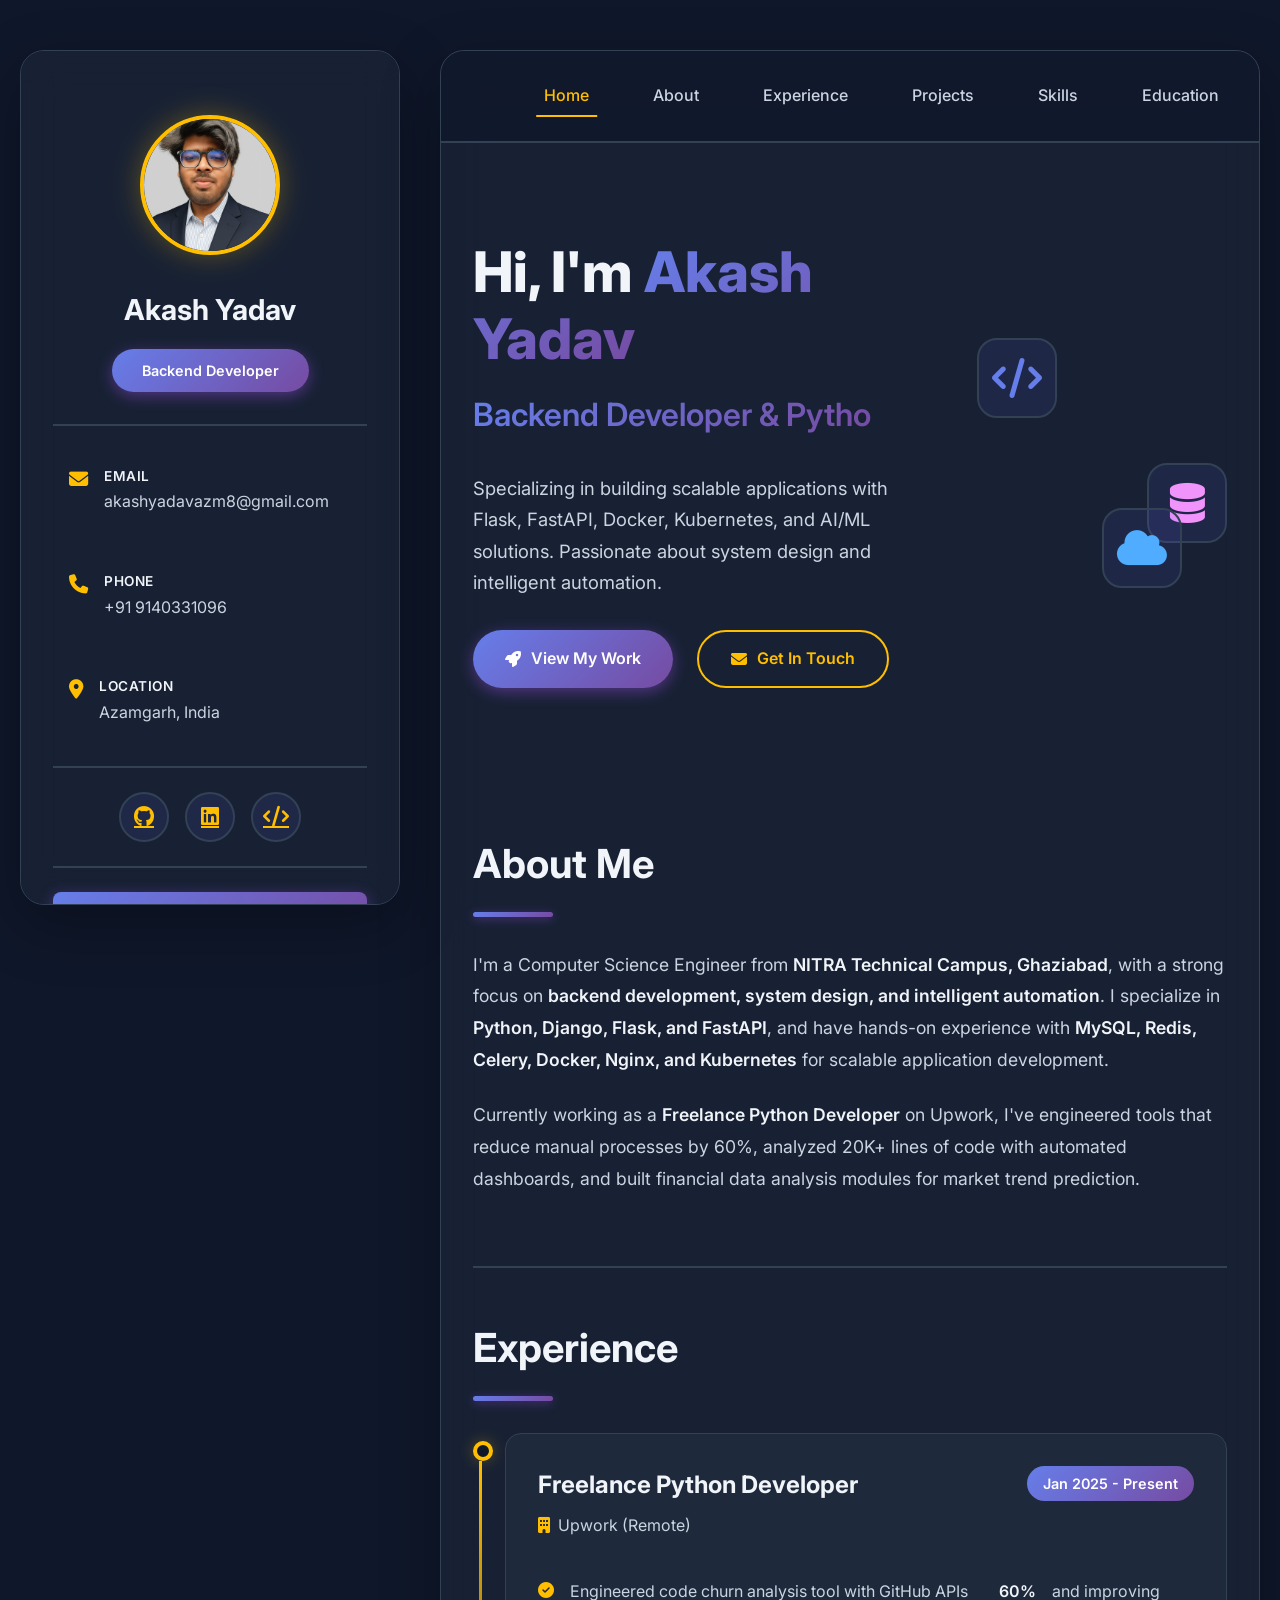
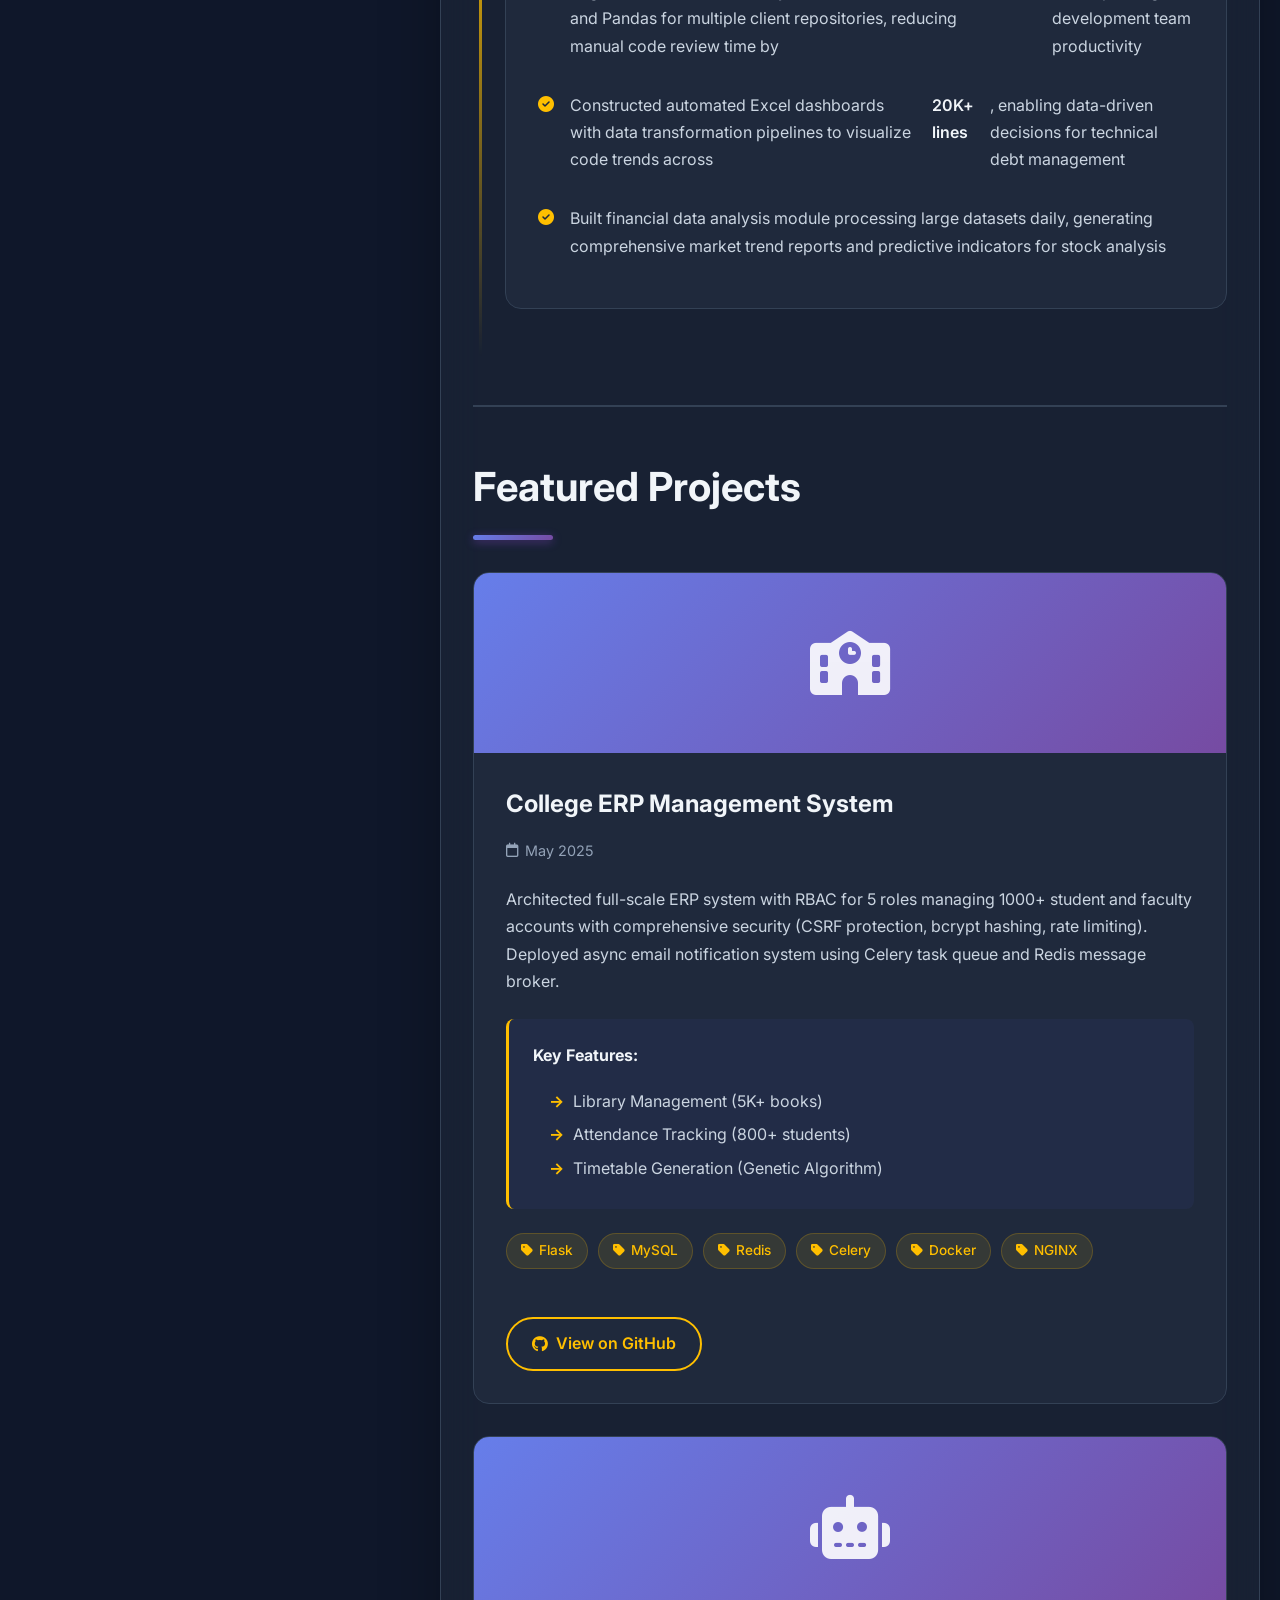
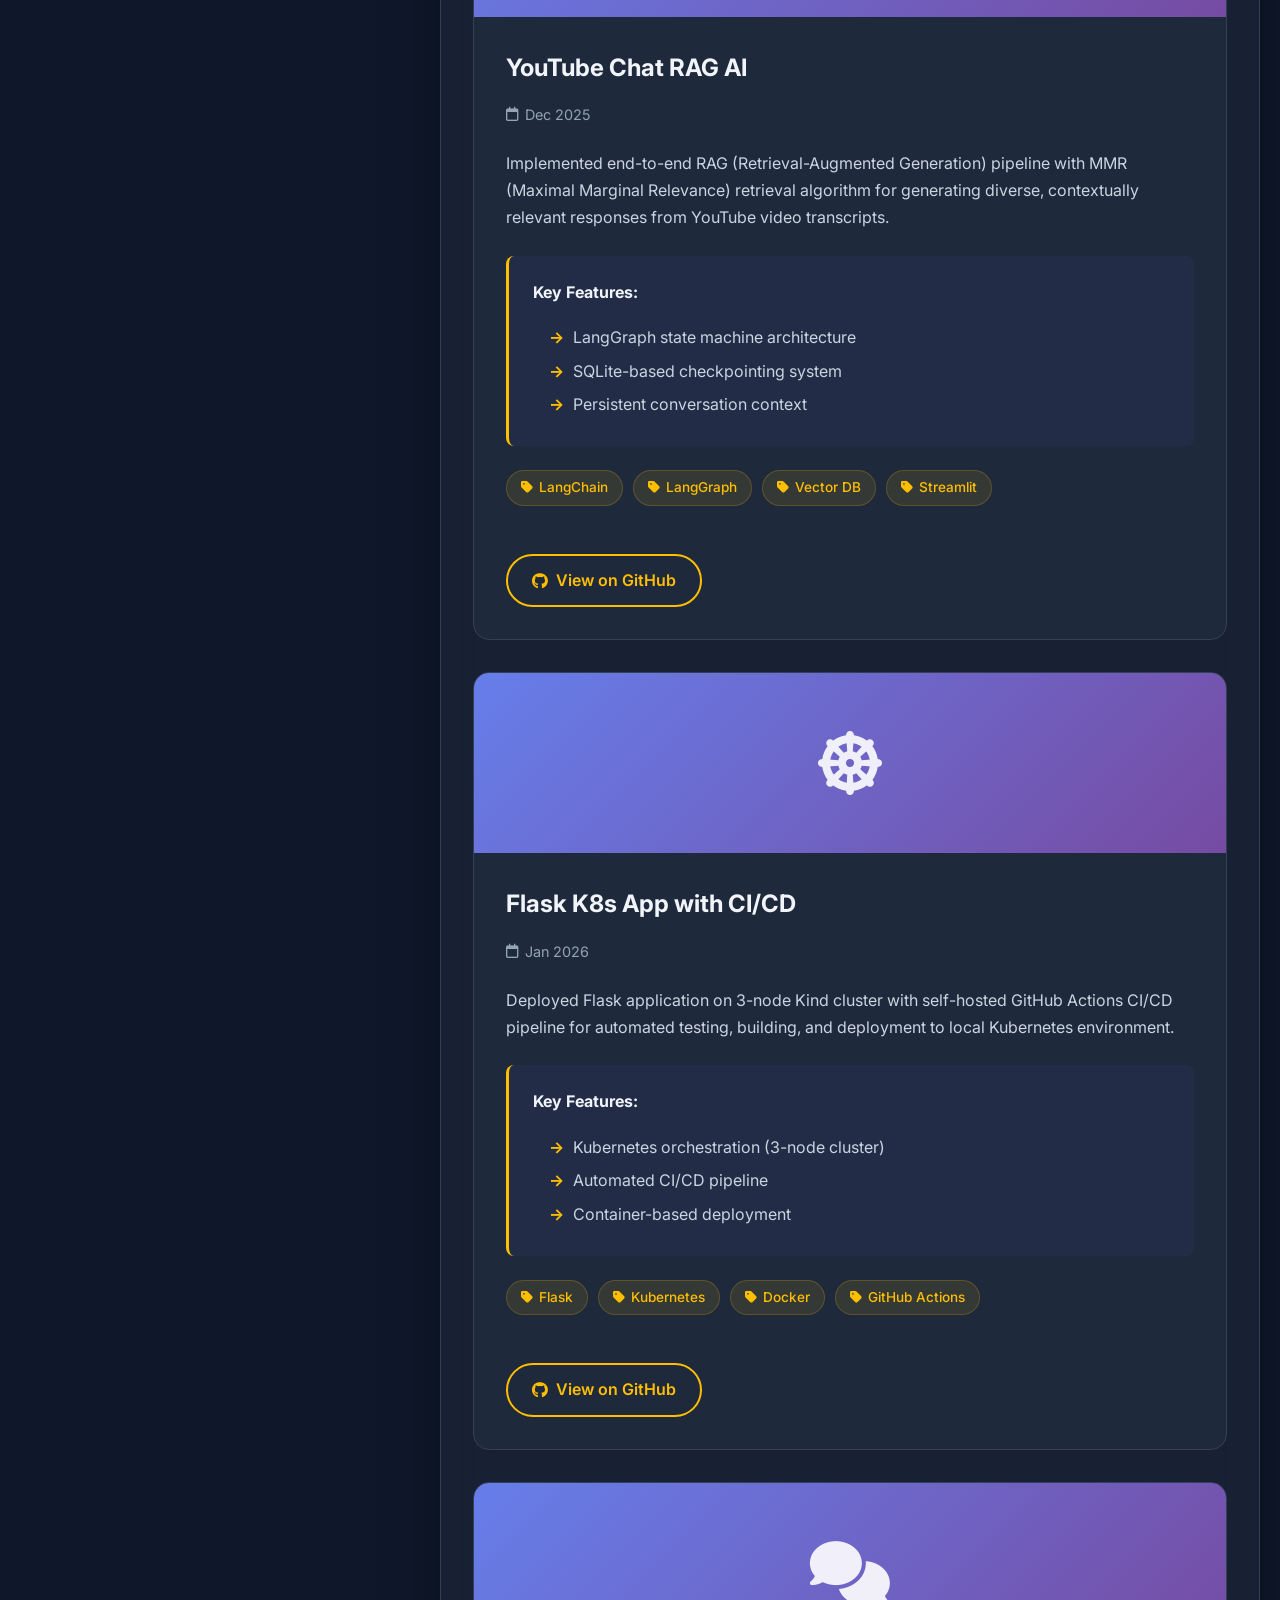
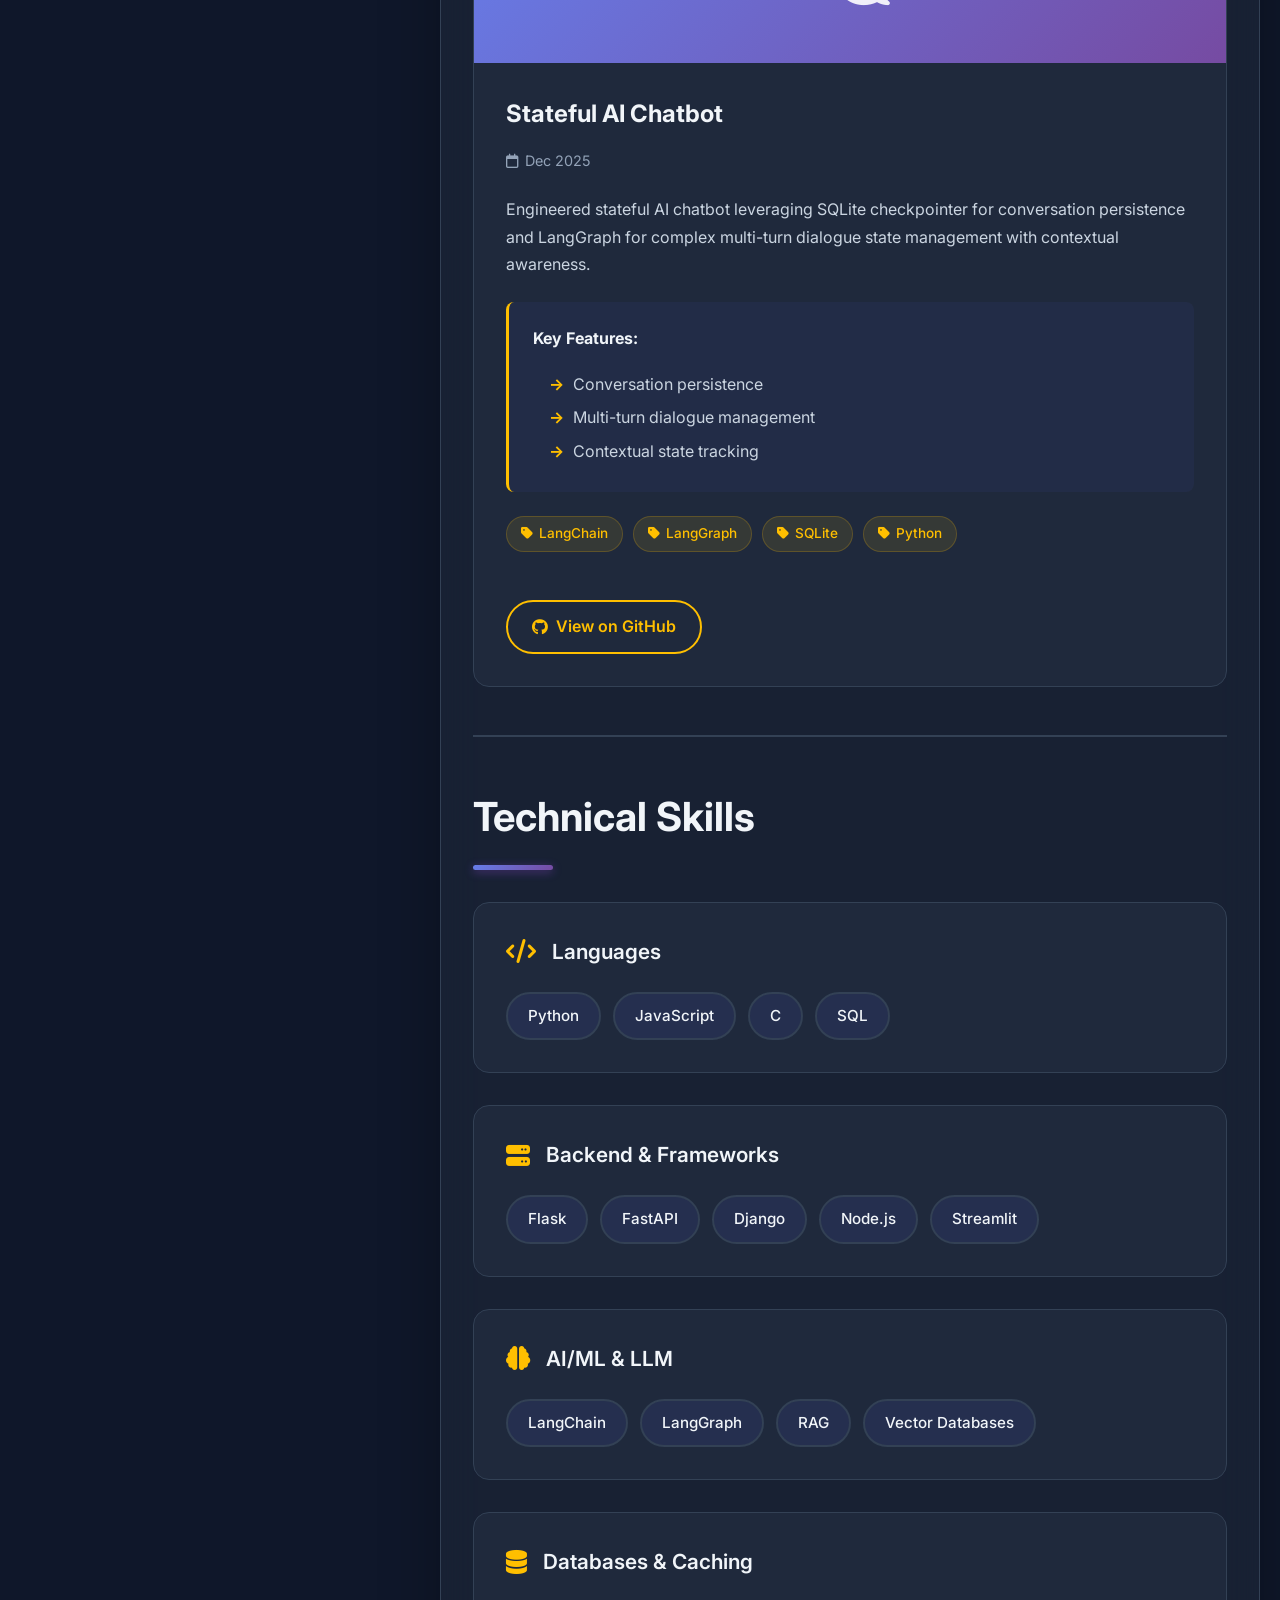
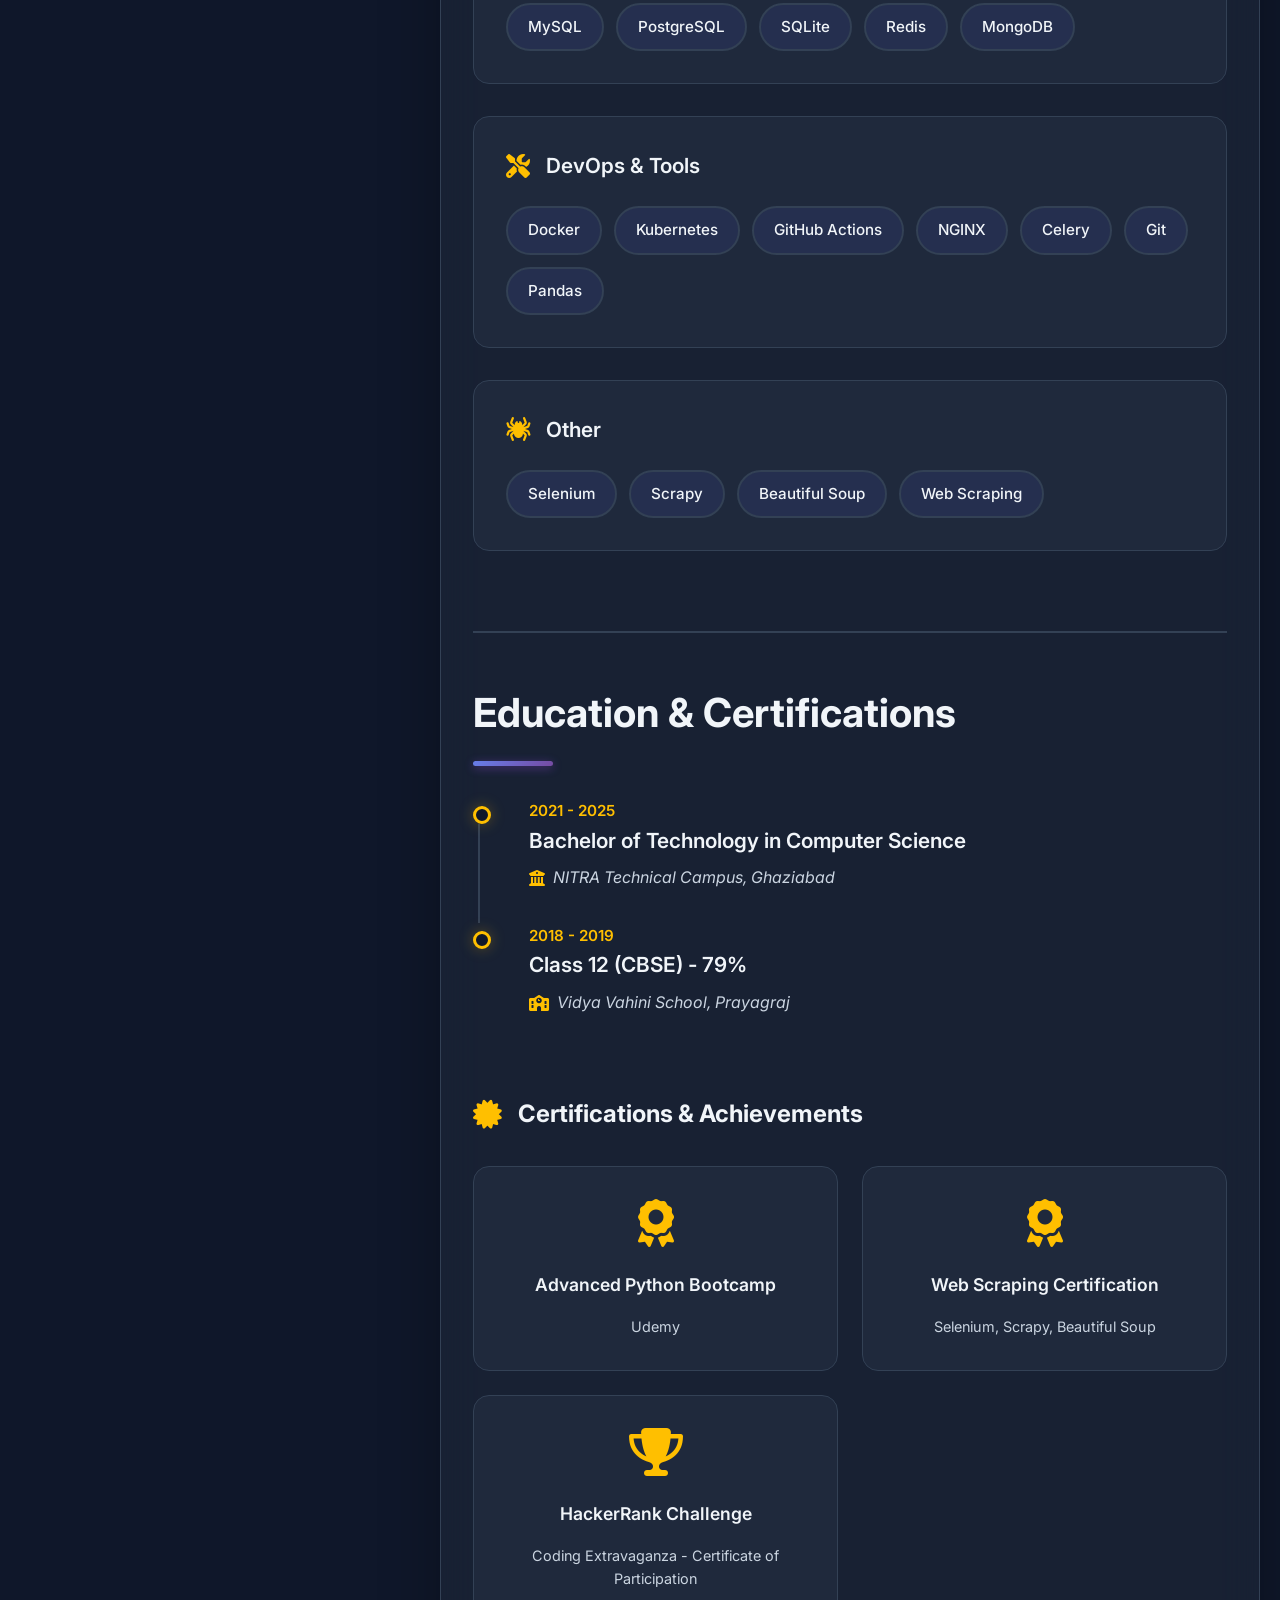
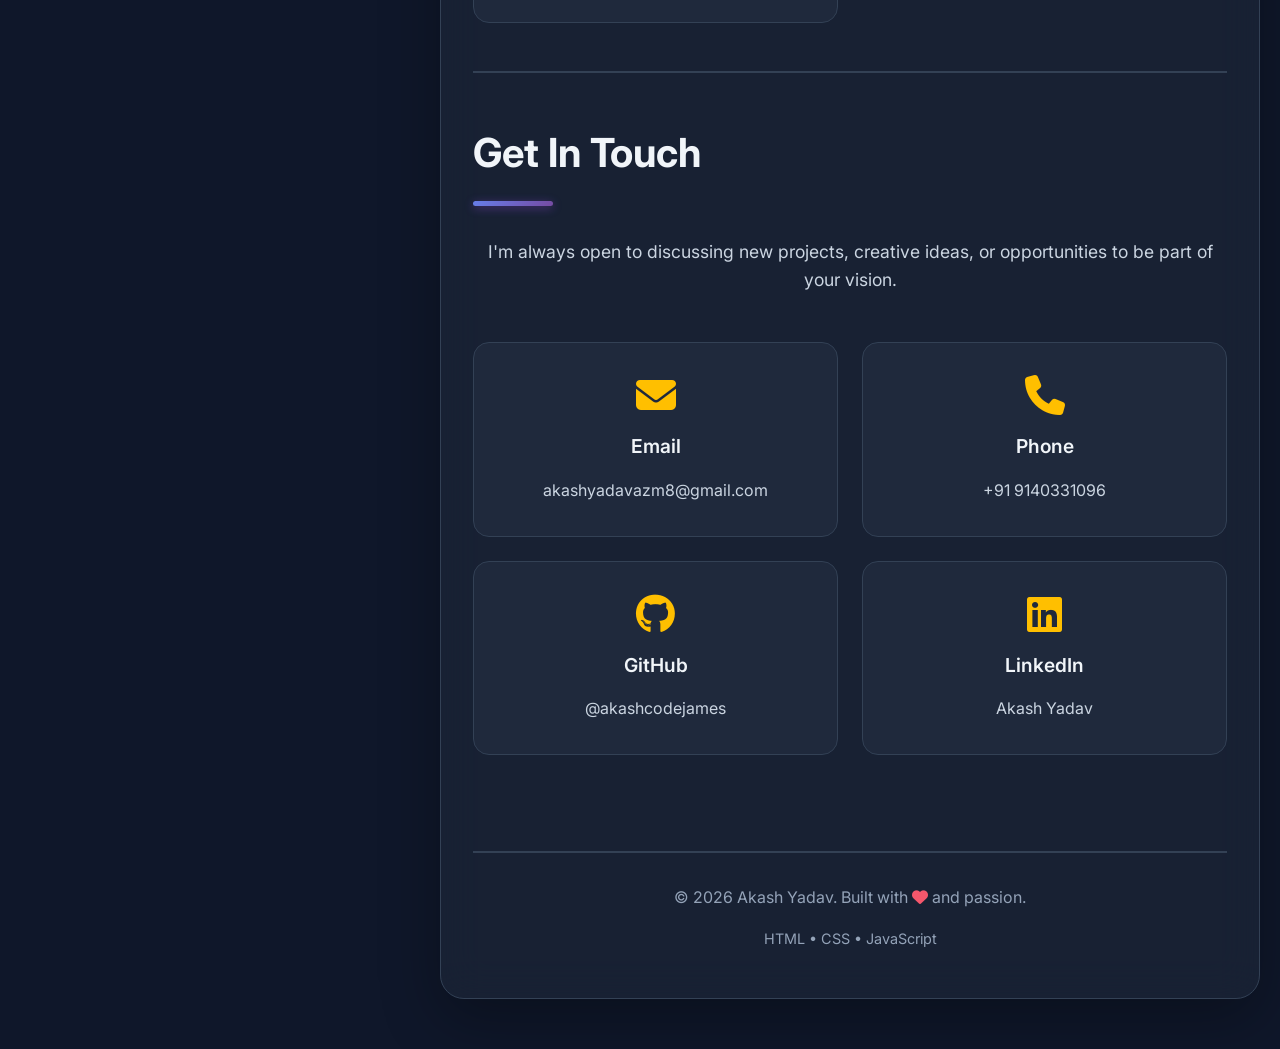
==== index.html @ 396c9579 "fix: Update project GitHub links to specific repositories and LinkedIn profile URL - Updated LinkedI" ====
<!DOCTYPE html>
<html lang="en">

<head>
    <meta charset="UTF-8" />
    <meta name="viewport" content="width=device-width, initial-scale=1.0" />
    <meta name="description" content="Akash Yadav - Backend Developer & Python Engineer specializing in Flask, FastAPI, Docker, Kubernetes, and AI/ML solutions" />
    <meta name="keywords" content="Backend Developer, Python Engineer, Flask, FastAPI, Docker, Kubernetes, LangChain, AI/ML" />
    <meta name="author" content="Akash Yadav" />
    <title>Akash Yadav - Backend Developer & Python Engineer</title>

    <!-- Google Fonts -->
    <link rel="preconnect" href="https://fonts.googleapis.com">
    <link rel="preconnect" href="https://fonts.gstatic.com" crossorigin>
    <link href="https://fonts.googleapis.com/css2?family=Inter:wght@300;400;500;600;700&display=swap" rel="stylesheet">
    
    <!-- Font Awesome -->
    <link rel="stylesheet" href="https://cdnjs.cloudflare.com/ajax/libs/font-awesome/6.5.1/css/all.min.css">
    
    <!-- CSS -->
    <link rel="stylesheet" href="style.css" />
    
    <!-- Favicon -->
    <link rel="icon" type="image/png" href="favicon.png" />
</head>

<body>
    <div class="main-container">
        <!-- Sidebar -->
        <div class="sidebar">
            <div class="profile">
                <img src="akash.jpg" alt="Akash Yadav - Backend Developer" />
                <h2>Akash Yadav</h2>
                <p>Backend Developer</p>
            </div>

            <div class="contact">
                <div class="contact-item">
                    <i class="fas fa-envelope"></i>
                    <div>
                        <h3 class="label">Email</h3>
                        <a href="mailto:akashyadavazm8@gmail.com" class="value">akashyadavazm8@gmail.com</a>
                    </div>
                </div>
                <div class="contact-item">
                    <i class="fas fa-phone"></i>
                    <div>
                        <h3 class="label">Phone</h3>
                        <a href="tel:+919140331096" class="value">+91 9140331096</a>
                    </div>
                </div>
                <div class="contact-item">
                    <i class="fas fa-map-marker-alt"></i>
                    <div>
                        <h3 class="label">Location</h3>
                        <p class="value">Azamgarh, India</p>
                    </div>
                </div>
            </div>

            <div class="social">
                <a href="https://github.com/akashcodejames" target="_blank" aria-label="GitHub">
                    <i class="fab fa-github"></i>
                </a>
                <a href="https://www.linkedin.com/in/akash-yadav-46796a363/" target="_blank" aria-label="LinkedIn">
                    <i class="fab fa-linkedin"></i>
                </a>
                <a href="https://leetcode.com/u/AkAsH_Ydv/" target="_blank" aria-label="LeetCode">
                    <i class="fas fa-code"></i>
                </a>
            </div>

            <div class="resume-download">
                <a href="akash_resume.pdf" download class="btn-download">
                    <i class="fas fa-download"></i> Download Resume
                </a>
            </div>
        </div>

        <!-- Main Content -->
        <div class="main-content">
            <!-- Navigation -->
            <nav id="navigation">
                <a href="#hero" class="nav-link active">Home</a>
                <a href="#about" class="nav-link">About</a>
                <a href="#experience" class="nav-link">Experience</a>
                <a href="#projects" class="nav-link">Projects</a>
                <a href="#skills" class="nav-link">Skills</a>
                <a href="#education" class="nav-link">Education</a>
            </nav>

            <!-- Hero Section -->
            <section id="hero" class="hero fade-in">
                <div class="hero-content">
                    <h1 class="hero-title">
                        Hi, I'm <span class="gradient-text">Akash Yadav</span>
                    </h1>
                    <h2 class="hero-subtitle">
                        <span class="typing-text">Backend Developer & Python Engineer</span>
                    </h2>
                    <p class="hero-description">
                        Specializing in building scalable applications with Flask, FastAPI, Docker, Kubernetes, 
                        and AI/ML solutions. Passionate about system design and intelligent automation.
                    </p>
                    <div class="hero-buttons">
                        <a href="#projects" class="btn btn-primary">
                            <i class="fas fa-rocket"></i> View My Work
                        </a>
                        <a href="#contact" class="btn btn-secondary">
                            <i class="fas fa-envelope"></i> Get In Touch
                        </a>
                    </div>
                </div>
                <div class="hero-animation">
                    <div class="floating-code">
                        <i class="fas fa-code"></i>
                    </div>
                    <div class="floating-database">
                        <i class="fas fa-database"></i>
                    </div>
                    <div class="floating-cloud">
                        <i class="fas fa-cloud"></i>
                    </div>
                </div>
            </section>

            <!-- About Section -->
            <section id="about" class="about fade-in">
                <h2 class="heading">About Me</h2>
                <div class="line"></div>
                <p class="content">
                    I'm a Computer Science Engineer from <strong>NITRA Technical Campus, Ghaziabad</strong>, with a strong 
                    focus on <strong>backend development, system design, and intelligent automation</strong>. I specialize in 
                    <strong>Python, Django, Flask, and FastAPI</strong>, and have hands-on experience with 
                    <strong>MySQL, Redis, Celery, Docker, Nginx, and Kubernetes</strong> for scalable application development.
                </p>
                <p class="content">
                    Currently working as a <strong>Freelance Python Developer</strong> on Upwork, I've engineered tools that 
                    reduce manual processes by 60%, analyzed 20K+ lines of code with automated dashboards, and built financial 
                    data analysis modules for market trend prediction.
                </p>
            </section>

            <!-- Experience Section -->
            <section id="experience" class="experience fade-in">
                <h2 class="heading">Experience</h2>
                <div class="line"></div>
                
                <div class="timeline">
                    <div class="timeline-item">
                        <div class="timeline-marker"></div>
                        <div class="timeline-content">
                            <div class="timeline-header">
                                <div>
                                    <h3 class="job-title">Freelance Python Developer</h3>
                                    <p class="company">
                                        <i class="fas fa-building"></i> Upwork (Remote)
                                    </p>
                                </div>
                                <span class="duration">Jan 2025 - Present</span>
                            </div>
                            <ul class="achievements">
                                <li>
                                    <i class="fas fa-check-circle"></i>
                                    Engineered code churn analysis tool with GitHub APIs and Pandas for multiple client 
                                    repositories, reducing manual code review time by <strong>60%</strong> and improving 
                                    development team productivity
                                </li>
                                <li>
                                    <i class="fas fa-check-circle"></i>
                                    Constructed automated Excel dashboards with data transformation pipelines to visualize 
                                    code trends across <strong>20K+ lines</strong>, enabling data-driven decisions for 
                                    technical debt management
                                </li>
                                <li>
                                    <i class="fas fa-check-circle"></i>
                                    Built financial data analysis module processing large datasets daily, generating 
                                    comprehensive market trend reports and predictive indicators for stock analysis
                                </li>
                            </ul>
                        </div>
                    </div>
                </div>
            </section>

            <!-- Projects Section -->
            <section id="projects" class="projects fade-in">
                <h2 class="heading">Featured Projects</h2>
                <div class="line"></div>

                <div class="project-container">
                    <!-- Project 1: College ERP -->
                    <div class="project">
                        <div class="project-image">
                            <i class="fas fa-school project-icon"></i>
                        </div>
                        <div class="card">
                            <h3>College ERP Management System</h3>
                            <p class="project-date"><i class="far fa-calendar"></i> May 2025</p>
                            <p class="project-description">
                                Architected full-scale ERP system with RBAC for 5 roles managing 1000+ student and faculty 
                                accounts with comprehensive security (CSRF protection, bcrypt hashing, rate limiting). 
                                Deployed async email notification system using Celery task queue and Redis message broker.
                            </p>
                            <div class="project-features">
                                <p><strong>Key Features:</strong></p>
                                <ul>
                                    <li>Library Management (5K+ books)</li>
                                    <li>Attendance Tracking (800+ students)</li>
                                    <li>Timetable Generation (Genetic Algorithm)</li>
                                </ul>
                            </div>
                            <div class="tech-tags">
                                <span><i class="fas fa-tag"></i> Flask</span>
                                <span><i class="fas fa-tag"></i> MySQL</span>
                                <span><i class="fas fa-tag"></i> Redis</span>
                                <span><i class="fas fa-tag"></i> Celery</span>
                                <span><i class="fas fa-tag"></i> Docker</span>
                                <span><i class="fas fa-tag"></i> NGINX</span>
                            </div>
                            <a href="https://github.com/akashcodejames/College-ERP-flask" target="_blank" class="btn-project">
                                <i class="fab fa-github"></i> View on GitHub
                            </a>
                        </div>
                    </div>

                    <!-- Project 2: YouTube Chat RAG AI -->
                    <div class="project">
                        <div class="project-image">
                            <i class="fas fa-robot project-icon"></i>
                        </div>
                        <div class="card">
                            <h3>YouTube Chat RAG AI</h3>
                            <p class="project-date"><i class="far fa-calendar"></i> Dec 2025</p>
                            <p class="project-description">
                                Implemented end-to-end RAG (Retrieval-Augmented Generation) pipeline with MMR (Maximal 
                                Marginal Relevance) retrieval algorithm for generating diverse, contextually relevant 
                                responses from YouTube video transcripts.
                            </p>
                            <div class="project-features">
                                <p><strong>Key Features:</strong></p>
                                <ul>
                                    <li>LangGraph state machine architecture</li>
                                    <li>SQLite-based checkpointing system</li>
                                    <li>Persistent conversation context</li>
                                </ul>
                            </div>
                            <div class="tech-tags">
                                <span><i class="fas fa-tag"></i> LangChain</span>
                                <span><i class="fas fa-tag"></i> LangGraph</span>
                                <span><i class="fas fa-tag"></i> Vector DB</span>
                                <span><i class="fas fa-tag"></i> Streamlit</span>
                            </div>
                            <a href="https://github.com/akashcodejames/YouTube-Chat-RAG-AI" target="_blank" class="btn-project">
                                <i class="fab fa-github"></i> View on GitHub
                            </a>
                        </div>
                    </div>

                    <!-- Project 3: Flask K8s App -->
                    <div class="project">
                        <div class="project-image">
                            <i class="fas fa-dharmachakra project-icon"></i>
                        </div>
                        <div class="card">
                            <h3>Flask K8s App with CI/CD</h3>
                            <p class="project-date"><i class="far fa-calendar"></i> Jan 2026</p>
                            <p class="project-description">
                                Deployed Flask application on 3-node Kind cluster with self-hosted GitHub Actions CI/CD 
                                pipeline for automated testing, building, and deployment to local Kubernetes environment.
                            </p>
                            <div class="project-features">
                                <p><strong>Key Features:</strong></p>
                                <ul>
                                    <li>Kubernetes orchestration (3-node cluster)</li>
                                    <li>Automated CI/CD pipeline</li>
                                    <li>Container-based deployment</li>
                                </ul>
                            </div>
                            <div class="tech-tags">
                                <span><i class="fas fa-tag"></i> Flask</span>
                                <span><i class="fas fa-tag"></i> Kubernetes</span>
                                <span><i class="fas fa-tag"></i> Docker</span>
                                <span><i class="fas fa-tag"></i> GitHub Actions</span>
                            </div>
                            <a href="https://github.com/akashcodejames/flask-k8s-app" target="_blank" class="btn-project">
                                <i class="fab fa-github"></i> View on GitHub
                            </a>
                        </div>
                    </div>

                    <!-- Project 4: Stateful AI Chatbot -->
                    <div class="project">
                        <div class="project-image">
                            <i class="fas fa-comments project-icon"></i>
                        </div>
                        <div class="card">
                            <h3>Stateful AI Chatbot</h3>
                            <p class="project-date"><i class="far fa-calendar"></i> Dec 2025</p>
                            <p class="project-description">
                                Engineered stateful AI chatbot leveraging SQLite checkpointer for conversation persistence 
                                and LangGraph for complex multi-turn dialogue state management with contextual awareness.
                            </p>
                            <div class="project-features">
                                <p><strong>Key Features:</strong></p>
                                <ul>
                                    <li>Conversation persistence</li>
                                    <li>Multi-turn dialogue management</li>
                                    <li>Contextual state tracking</li>
                                </ul>
                            </div>
                            <div class="tech-tags">
                                <span><i class="fas fa-tag"></i> LangChain</span>
                                <span><i class="fas fa-tag"></i> LangGraph</span>
                                <span><i class="fas fa-tag"></i> SQLite</span>
                                <span><i class="fas fa-tag"></i> Python</span>
                            </div>
                            <a href="https://github.com/akashcodejames/Stateful-AI-Chatbot" target="_blank" class="btn-project">
                                <i class="fab fa-github"></i> View on GitHub
                            </a>
                        </div>
                    </div>
                </div>
            </section>

            <!-- Skills Section -->
            <section id="skills" class="skills fade-in">
                <h2 class="heading">Technical Skills</h2>
                <div class="line"></div>

                <div class="skills-category">
                    <h3 class="category-title"><i class="fas fa-code"></i> Languages</h3>
                    <div class="skill-tags">
                        <span class="skill-tag">Python</span>
                        <span class="skill-tag">JavaScript</span>
                        <span class="skill-tag">C</span>
                        <span class="skill-tag">SQL</span>
                    </div>
                </div>

                <div class="skills-category">
                    <h3 class="category-title"><i class="fas fa-server"></i> Backend & Frameworks</h3>
                    <div class="skill-tags">
                        <span class="skill-tag">Flask</span>
                        <span class="skill-tag">FastAPI</span>
                        <span class="skill-tag">Django</span>
                        <span class="skill-tag">Node.js</span>
                        <span class="skill-tag">Streamlit</span>
                    </div>
                </div>

                <div class="skills-category">
                    <h3 class="category-title"><i class="fas fa-brain"></i> AI/ML & LLM</h3>
                    <div class="skill-tags">
                        <span class="skill-tag">LangChain</span>
                        <span class="skill-tag">LangGraph</span>
                        <span class="skill-tag">RAG</span>
                        <span class="skill-tag">Vector Databases</span>
                    </div>
                </div>

                <div class="skills-category">
                    <h3 class="category-title"><i class="fas fa-database"></i> Databases & Caching</h3>
                    <div class="skill-tags">
                        <span class="skill-tag">MySQL</span>
                        <span class="skill-tag">PostgreSQL</span>
                        <span class="skill-tag">SQLite</span>
                        <span class="skill-tag">Redis</span>
                        <span class="skill-tag">MongoDB</span>
                    </div>
                </div>

                <div class="skills-category">
                    <h3 class="category-title"><i class="fas fa-tools"></i> DevOps & Tools</h3>
                    <div class="skill-tags">
                        <span class="skill-tag">Docker</span>
                        <span class="skill-tag">Kubernetes</span>
                        <span class="skill-tag">GitHub Actions</span>
                        <span class="skill-tag">NGINX</span>
                        <span class="skill-tag">Celery</span>
                        <span class="skill-tag">Git</span>
                        <span class="skill-tag">Pandas</span>
                    </div>
                </div>

                <div class="skills-category">
                    <h3 class="category-title"><i class="fas fa-spider"></i> Other</h3>
                    <div class="skill-tags">
                        <span class="skill-tag">Selenium</span>
                        <span class="skill-tag">Scrapy</span>
                        <span class="skill-tag">Beautiful Soup</span>
                        <span class="skill-tag">Web Scraping</span>
                    </div>
                </div>
            </section>

            <!-- Education Section -->
            <section id="education" class="education fade-in">
                <h2 class="heading">Education & Certifications</h2>
                <div class="line"></div>

                <div class="education-timeline">
                    <div class="edu-item">
                        <div class="edu-marker"></div>
                        <div class="edu-content">
                            <span class="year">2021 - 2025</span>
                            <h3 class="degree">Bachelor of Technology in Computer Science</h3>
                            <p class="college"><i class="fas fa-university"></i> NITRA Technical Campus, Ghaziabad</p>
                        </div>
                    </div>
                    <div class="edu-item">
                        <div class="edu-marker"></div>
                        <div class="edu-content">
                            <span class="year">2018 - 2019</span>
                            <h3 class="degree">Class 12 (CBSE) - 79%</h3>
                            <p class="college"><i class="fas fa-school"></i> Vidya Vahini School, Prayagraj</p>
                        </div>
                    </div>
                </div>

                <div class="certifications">
                    <h3 class="cert-heading"><i class="fas fa-certificate"></i> Certifications & Achievements</h3>
                    <div class="cert-grid">
                        <div class="cert-card">
                            <i class="fas fa-award"></i>
                            <h4>Advanced Python Bootcamp</h4>
                            <p>Udemy</p>
                        </div>
                        <div class="cert-card">
                            <i class="fas fa-award"></i>
                            <h4>Web Scraping Certification</h4>
                            <p>Selenium, Scrapy, Beautiful Soup</p>
                        </div>
                        <div class="cert-card">
                            <i class="fas fa-trophy"></i>
                            <h4>HackerRank Challenge</h4>
                            <p>Coding Extravaganza - Certificate of Participation</p>
                        </div>
                    </div>
                </div>
            </section>

            <!-- Contact Section -->
            <section id="contact" class="contact-section fade-in">
                <h2 class="heading">Get In Touch</h2>
                <div class="line"></div>
                <p class="contact-description">
                    I'm always open to discussing new projects, creative ideas, or opportunities to be part of your vision.
                </p>
                <div class="contact-grid">
                    <a href="mailto:akashyadavazm8@gmail.com" class="contact-card">
                        <i class="fas fa-envelope"></i>
                        <h4>Email</h4>
                        <p>akashyadavazm8@gmail.com</p>
                    </a>
                    <a href="tel:+919140331096" class="contact-card">
                        <i class="fas fa-phone"></i>
                        <h4>Phone</h4>
                        <p>+91 9140331096</p>
                    </a>
                    <a href="https://github.com/akashcodejames" target="_blank" class="contact-card">
                        <i class="fab fa-github"></i>
                        <h4>GitHub</h4>
                        <p>@akashcodejames</p>
                    </a>
                    <a href="https://www.linkedin.com/in/akash-yadav-46796a363/" target="_blank" class="contact-card">
                        <i class="fab fa-linkedin"></i>
                        <h4>LinkedIn</h4>
                        <p>Akash Yadav</p>
                    </a>
                </div>
            </section>

            <!-- Footer -->
            <footer class="footer">
                <p>&copy; 2026 Akash Yadav. Built with <i class="fas fa-heart"></i> and passion.</p>
                <p class="footer-tech">HTML • CSS • JavaScript</p>
            </footer>
        </div>
    </div>

    <script src="script.js"></script>
</body>

</html>
---- style.css ----
/* ========================================
   Modern Portfolio CSS - Premium Design
   ======================================== */

/* Import Google Fonts */
@import url('https://fonts.googleapis.com/css2?family=Inter:wght@300;400;500;600;700&display=swap');

/* ========================================
   CSS Variables & Reset
   ======================================== */

:root {
  /* Color Palette */
  --primary-gradient: linear-gradient(135deg, #667eea 0%, #764ba2 100%);
  --secondary-gradient: linear-gradient(135deg, #f093fb 0%, #f5576c 100%);
  --accent-gradient: linear-gradient(135deg, #4facfe 0%, #00f2fe 100%);
  --gold: #ffbf00;
  --gold-glow: rgba(255, 191, 0, 0.3);
  
  /* Dark Theme Colors */
  --bg-primary: #0f172a;
  --bg-secondary: #1e293b;
  --bg-tertiary: #334155;
  --text-primary: #f1f5f9;
  --text-secondary: #cbd5e1;
  --text-muted: #94a3b8;
  
  /* Borders & Shadows */
  --border-color: #334155;
  --glow-blue: rgba(99, 102, 241, 0.4);
  --glow-purple: rgba(168, 85, 247, 0.4);
  
  /* Spacing */
  --spacing-xs: 8px;
  --spacing-sm: 16px;
  --spacing-md: 24px;
  --spacing-lg: 32px;
  --spacing-xl: 48px;
  
  /* Border Radius */
  --radius-sm: 8px;
  --radius-md: 16px;
  --radius-lg: 24px;
  
  /* Transitions */
  --transition-fast: 0.2s ease;
  --transition-normal: 0.3s ease;
  --transition-slow: 0.5s ease;
}

* {
  margin: 0;
  padding: 0;
  box-sizing: border-box;
}

html {
  scroll-behavior: smooth;
  overflow-x: hidden;
}

body {
  font-family: 'Inter', -apple-system, BlinkMacSystemFont, 'Segoe UI', sans-serif;
  background: var(--bg-primary);
  color: var(--text-secondary);
  line-height: 1.6;
  overflow-x: hidden;
}

/* ========================================
   Utility Classes
   ======================================== */

.gradient-text {
  background: var(--primary-gradient);
  -webkit-background-clip: text;
  -webkit-text-fill-color: transparent;
  background-clip: text;
}

.fade-in {
  opacity: 0;
  transform: translateY(30px);
  animation: fadeInUp 0.8s ease forwards;
}

@keyframes fadeInUp {
  to {
    opacity: 1;
    transform: translateY(0);
  }
}

/* ========================================
   Main Container Layout
   ======================================== */

.main-container {
  display: grid;
  max-width: 1400px;
  grid-template-columns: 380px 1fr;
  gap: 40px;
  padding: 50px 20px;
  margin: 0 auto;
}

/* ========================================
   Sidebar Styling
   ======================================== */

.sidebar {
  height: fit-content;
  max-height: 95vh;
  background: rgba(30, 41, 59, 0.6);
  backdrop-filter: blur(20px);
  border: 1px solid var(--border-color);
  border-radius: var(--radius-lg);
  padding: var(--spacing-lg);
  position: sticky;
  top: 30px;
  overflow-y: auto;
  box-shadow: 0 20px 60px rgba(0, 0, 0, 0.3);
}

/* Profile Section */
.profile {
  text-align: center;
  padding: var(--spacing-lg) 0;
  border-bottom: 2px solid var(--border-color);
  margin-bottom: var(--spacing-md);
}

.profile img {
  width: 140px;
  height: 140px;
  object-fit: cover;
  border-radius: 50%;
  border: 4px solid var(--gold);
  box-shadow: 0 0 30px var(--gold-glow);
  transition: transform var(--transition-normal), box-shadow var(--transition-normal);
}

.profile img:hover {
  transform: scale(1.1) rotate(5deg);
  box-shadow: 0 0 40px var(--gold-glow);
}

.profile h2 {
  font-size: 1.8rem;
  font-weight: 700;
  margin-top: var(--spacing-md);
  color: var(--text-primary);
}

.profile p {
  background: var(--primary-gradient);
  padding: 10px 30px;
  color: white;
  border-radius: 50px;
  font-size: 0.9rem;
  font-weight: 600;
  display: inline-block;
  margin-top: var(--spacing-sm);
  box-shadow: 0 4px 15px var(--glow-purple);
}

/* Contact Items */
.contact {
  margin-top: var(--spacing-md);
}

.contact-item {
  display: flex;
  align-items: flex-start;
  gap: var(--spacing-sm);
  margin-bottom: var(--spacing-md);
  padding: var(--spacing-sm);
  border-radius: var(--radius-sm);
  transition: background var(--transition-fast);
}

.contact-item:hover {
  background: rgba(99, 102, 241, 0.1);
}

.contact-item i {
  font-size: 1.2rem;
  color: var(--gold);
  margin-top: 4px;
}

.label {
  font-weight: 600;
  color: var(--text-primary);
  font-size: 0.85rem;
  text-transform: uppercase;
  letter-spacing: 0.5px;
  margin-bottom: 2px;
}

.value {
  color: var(--text-secondary);
  text-decoration: none;
  transition: color var(--transition-fast);
  word-break: break-word;
}

.value:hover {
  color: var(--gold);
}

/* Social Links */
.social {
  margin-top: var(--spacing-md);
  padding-top: var(--spacing-md);
  border-top: 2px solid var(--border-color);
  text-align: center;
  display: flex;
  justify-content: center;
  gap: var(--spacing-sm);
}

.social a {
  width: 50px;
  height: 50px;
  display: flex;
  align-items: center;
  justify-content: center;
  background: rgba(99, 102, 241, 0.1);
  border: 2px solid var(--border-color);
  border-radius: 50%;
  color: var(--gold);
  font-size: 1.3rem;
  transition: all var(--transition-normal);
}

.social a:hover {
  background: var(--primary-gradient);
  color: white;
  transform: translateY(-5px) scale(1.1);
  box-shadow: 0 10px 25px var(--glow-purple);
  border-color: transparent;
}

/* Resume Download Button */
.resume-download {
  margin-top: var(--spacing-md);
  padding-top: var(--spacing-md);
  border-top: 2px solid var(--border-color);
}

.btn-download {
  display: block;
  width: 100%;
  padding: var(--spacing-sm);
  background: var(--primary-gradient);
  color: white;
  text-decoration: none;
  text-align: center;
  border-radius: var(--radius-sm);
  font-weight: 600;
  transition: all var(--transition-normal);
  box-shadow: 0 4px 15px var(--glow-purple);
}

.btn-download:hover {
  transform: translateY(-2px);
  box-shadow: 0 8px 25px var(--glow-purple);
}

.btn-download i {
  margin-right: 8px;
}

/* ========================================
   Navigation
   ======================================== */

#navigation {
  position: sticky;
  top: 0;
  z-index: 100;
  background: rgba(15, 23, 42, 0.8);
  backdrop-filter: blur(20px);
  border-bottom: 2px solid var(--border-color);
  padding: var(--spacing-md);
  margin: calc(var(--spacing-lg) * -1) calc(var(--spacing-lg) * -1) var(--spacing-xl);
  border-radius: var(--radius-lg) var(--radius-lg) 0 0;
}

nav {
  display: flex;
  justify-content: flex-end;
  gap: var(--spacing-lg);
  flex-wrap: wrap;
}

.nav-link {
  text-decoration: none;
  color: var(--text-secondary);
  font-size: 1rem;
  font-weight: 500;
  padding: 8px 16px;
  border-radius: var(--radius-sm);
  transition: all var(--transition-fast);
  position: relative;
}

.nav-link::after {
  content: '';
  position: absolute;
  bottom: 0;
  left: 50%;
  transform: translateX(-50%);
  width: 0;
  height: 2px;
  background: var(--gold);
  transition: width var(--transition-normal);
}

.nav-link:hover,
.nav-link.active {
  color: var(--gold);
}

.nav-link:hover::after,
.nav-link.active::after {
  width: 80%;
}

/* ========================================
   Main Content Area
   ======================================== */

.main-content {
  background: rgba(30, 41, 59, 0.6);
  backdrop-filter: blur(20px);
  border: 1px solid var(--border-color);
  border-radius: var(--radius-lg);
  padding: var(--spacing-lg);
  box-shadow: 0 20px 60px rgba(0, 0, 0, 0.3);
}

/* Section Headings */
.heading {
  color: var(--text-primary);
  font-size: 2.5rem;
  font-weight: 700;
  margin-bottom: var(--spacing-sm);
}

.line {
  width: 80px;
  height: 5px;
  background: var(--primary-gradient);
  margin-bottom: var(--spacing-lg);
  border-radius: 10px;
  box-shadow: 0 2px 10px var(--glow-purple);
}

/* ========================================
   Hero Section
   ======================================== */

.hero {
  padding: var(--spacing-xl) 0;
  margin-bottom: var(--spacing-xl);
  display: grid;
  grid-template-columns: 1fr auto;
  gap: var(--spacing-xl);
  align-items: center;
  position: relative;
}

.hero-content {
  z-index: 2;
}

.hero-title {
  font-size: 3.5rem;
  font-weight: 800;
  color: var(--text-primary);
  margin-bottom: var(--spacing-sm);
  line-height: 1.2;
}

.hero-subtitle {
  font-size: 2rem;
  font-weight: 600;
  margin-bottom: var(--spacing-md);
  min-height: 60px;
}

.typing-text {
  background: var(--primary-gradient);
  -webkit-background-clip: text;
  -webkit-text-fill-color: transparent;
  background-clip: text;
}

.hero-description {
  font-size: 1.15rem;
  color: var(--text-secondary);
  margin-bottom: var(--spacing-lg);
  max-width: 600px;
  line-height: 1.7;
}

.hero-buttons {
  display: flex;
  gap: var(--spacing-md);
  flex-wrap: wrap;
}

.btn {
  padding: 14px 32px;
  border-radius: 50px;
  text-decoration: none;
  font-weight: 600;
  font-size: 1rem;
  transition: all var(--transition-normal);
  display: inline-flex;
  align-items: center;
  gap: 10px;
}

.btn-primary {
  background: var(--primary-gradient);
  color: white;
  box-shadow: 0 4px 15px var(--glow-purple);
}

.btn-primary:hover {
  transform: translateY(-3px);
  box-shadow: 0 8px 25px var(--glow-purple);
}

.btn-secondary {
  background: transparent;
  color: var(--gold);
  border: 2px solid var(--gold);
}

.btn-secondary:hover {
  background: var(--gold);
  color: var(--bg-primary);
  transform: translateY(-3px);
}

/* Hero Animations */
.hero-animation {
  position: relative;
  width: 250px;
  height: 250px;
}

.floating-code,
.floating-database,
.floating-cloud {
  position: absolute;
  width: 80px;
  height: 80px;
  display: flex;
  align-items: center;
  justify-content: center;
  background: rgba(99, 102, 241, 0.1);
  border: 2px solid var(--border-color);
  border-radius: 20px;
  font-size: 2.5rem;
  animation: float 3s ease-in-out infinite;
}

.floating-code {
  top: 0;
  left: 0;
  color: #667eea;
  animation-delay: 0s;
}

.floating-database {
  top: 50%;
  right: 0;
  color: #f093fb;
  animation-delay: 1s;
}

.floating-cloud {
  bottom: 0;
  left: 50%;
  color: #4facfe;
  animation-delay: 2s;
}

@keyframes float {
  0%, 100% {
    transform: translateY(0px);
  }
  50% {
    transform: translateY(-20px);
  }
}

/* ========================================
   About Section
   ======================================== */

.about {
  padding: var(--spacing-xl) 0;
  border-bottom: 2px solid var(--border-color);
}

.content {
  font-size: 1.1rem;
  color: var(--text-secondary);
  line-height: 1.8;
  margin-bottom: var(--spacing-md);
}

.content strong {
  color: var(--text-primary);
  font-weight: 600;
}

/* ========================================
   Experience Section
   ======================================== */

.experience {
  padding: var(--spacing-xl) 0;
  border-bottom: 2px solid var(--border-color);
}

.timeline {
  position: relative;
  padding-left: var(--spacing-lg);
}

.timeline-item {
  position: relative;
  padding-bottom: var(--spacing-xl);
}

.timeline-marker {
  position: absolute;
  left: calc(var(--spacing-lg) * -1);
  top: 8px;
  width: 20px;
  height: 20px;
  border: 4px solid var(--gold);
  border-radius: 50%;
  background: var(--bg-primary);
  box-shadow: 0 0 15px var(--gold-glow);
  z-index: 2;
}

.timeline-item::before {
  content: '';
  position: absolute;
  left: calc(var(--spacing-lg) * -1 + 6px);
  top: 28px;
  bottom: 0;
  width: 3px;
  background: linear-gradient(180deg, var(--gold) 0%, transparent 100%);
}

.timeline-content {
  background: rgba(51, 65, 85, 0.3);
  padding: var(--spacing-lg);
  border-radius: var(--radius-md);
  border: 1px solid var(--border-color);
  transition: all var(--transition-normal);
}

.timeline-content:hover {
  transform: translateX(10px);
  border-color: var(--gold);
  box-shadow: 0 10px 30px rgba(255, 191, 0, 0.2);
}

.timeline-header {
  display: flex;
  justify-content: space-between;
  align-items: flex-start;
  margin-bottom: var(--spacing-md);
  gap: var(--spacing-md);
  flex-wrap: wrap;
}

.job-title {
  font-size: 1.5rem;
  font-weight: 700;
  color: var(--text-primary);
  margin-bottom: var(--spacing-xs);
}

.company {
  color: var(--text-secondary);
  font-size: 1rem;
  display: flex;
  align-items: center;
  gap: 8px;
}

.company i {
  color: var(--gold);
}

.duration {
  background: var(--primary-gradient);
  color: white;
  padding: 6px 16px;
  border-radius: 20px;
  font-size: 0.9rem;
  font-weight: 600;
  white-space: nowrap;
}

.achievements {
  list-style: none;
}

.achievements li {
  padding: var(--spacing-sm) 0;
  color: var(--text-secondary);
  display: flex;
  gap: var(--spacing-sm);
  line-height: 1.7;
}

.achievements li i {
  color: var(--gold);
  margin-top: 4px;
  flex-shrink: 0;
}

.achievements li strong {
  color: var(--text-primary);
  font-weight: 600;
}

/* ========================================
   Projects Section
   ======================================== */

.projects {
  padding: var(--spacing-xl) 0;
  border-bottom: 2px solid var(--border-color);
}

.project-container {
  display: grid;
  grid-template-columns: repeat(auto-fit, minmax(450px, 1fr));
  gap: var(--spacing-lg);
}

.project {
  background: rgba(51, 65, 85, 0.3);
  border: 1px solid var(--border-color);
  border-radius: var(--radius-md);
  overflow: hidden;
  transition: all var(--transition-normal);
}

.project:hover {
  transform: translateY(-10px);
  border-color: var(--gold);
  box-shadow: 0 20px 40px var(--glow-blue);
}

.project-image {
  height: 180px;
  background: var(--primary-gradient);
  display: flex;
  align-items: center;
  justify-content: center;
  position: relative;
  overflow: hidden;
}

.project-icon {
  font-size: 4rem;
  color: white;
  opacity: 0.9;
  transition: transform var(--transition-normal);
}

.project:hover .project-icon {
  transform: scale(1.2) rotate(10deg);
}

.card {
  padding: var(--spacing-lg);
}

.card h3 {
  color: var(--text-primary);
  font-size: 1.5rem;
  font-weight: 700;
  margin-bottom: var(--spacing-sm);
}

.project-date {
  color: var(--text-muted);
  font-size: 0.9rem;
  margin-bottom: var(--spacing-md);
  display: flex;
  align-items: center;
  gap: 6px;
}

.project-description {
  color: var(--text-secondary);
  line-height: 1.7;
  margin-bottom: var(--spacing-md);
}

.project-features {
  margin: var(--spacing-md) 0;
  padding: var(--spacing-md);
  background: rgba(99, 102, 241, 0.05);
  border-left: 3px solid var(--gold);
  border-radius: var(--radius-sm);
}

.project-features p {
  color: var(--text-primary);
  font-weight: 600;
  margin-bottom: var(--spacing-sm);
}

.project-features ul {
  list-style: none;
  padding-left: var(--spacing-sm);
}

.project-features li {
  color: var(--text-secondary);
  padding: 4px 0;
  position: relative;
  padding-left: var(--spacing-md);
}

.project-features li::before {
  content: '→';
  position: absolute;
  left: 0;
  color: var(--gold);
  font-weight: bold;
}

.tech-tags {
  display: flex;
  flex-wrap: wrap;
  gap: 10px;
  margin: var(--spacing-md) 0;
}

.tech-tags span {
  background: rgba(255, 191, 0, 0.1);
  color: var(--gold);
  padding: 6px 14px;
  border-radius: 20px;
  font-size: 0.85rem;
  font-weight: 500;
  border: 1px solid rgba(255, 191, 0, 0.2);
  transition: all var(--transition-fast);
  display: flex;
  align-items: center;
  gap: 6px;
}

.tech-tags span:hover {
  background: var(--gold);
  color: var(--bg-primary);
  transform: translateY(-2px);
}

.btn-project {
  display: inline-flex;
  align-items: center;
  gap: 8px;
  padding: 12px 24px;
  background: transparent;
  color: var(--gold);
  border: 2px solid var(--gold);
  border-radius: 50px;
  text-decoration: none;
  font-weight: 600;
  margin-top: var(--spacing-md);
  transition: all var(--transition-normal);
}

.btn-project:hover {
  background: var(--gold);
  color: var(--bg-primary);
  transform: translateX(5px);
}

/* ========================================
   Skills Section
   ======================================== */

.skills {
  padding: var(--spacing-xl) 0;
  border-bottom: 2px solid var(--border-color);
}

.skills-category {
  margin-bottom: var(--spacing-lg);
  padding: var(--spacing-lg);
  background: rgba(51, 65, 85, 0.3);
  border-radius: var(--radius-md);
  border: 1px solid var(--border-color);
  transition: all var(--transition-normal);
}

.skills-category:hover {
  border-color: var(--gold);
  box-shadow: 0 10px 30px rgba(255, 191, 0, 0.1);
}

.category-title {
  color: var(--text-primary);
  font-size: 1.3rem;
  font-weight: 600;
  margin-bottom: var(--spacing-md);
  display: flex;
  align-items: center;
  gap: var(--spacing-sm);
}

.category-title i {
  color: var(--gold);
  font-size: 1.5rem;
}

.skill-tags {
  display: flex;
  flex-wrap: wrap;
  gap: 12px;
}

.skill-tag {
  background: rgba(99, 102, 241, 0.1);
  color: var(--text-primary);
  padding: 10px 20px;
  border-radius: 50px;
  font-size: 0.95rem;
  font-weight: 500;
  border: 2px solid var(--border-color);
  transition: all var(--transition-normal);
  cursor: default;
}

.skill-tag:hover {
  background: var(--primary-gradient);
  color: white;
  border-color: transparent;
  transform: translateY(-3px);
  box-shadow: 0 8px 20px var(--glow-purple);
}

/* ========================================
   Education Section
   ======================================== */

.education {
  padding: var(--spacing-xl) 0;
  border-bottom: 2px solid var(--border-color);
}

.education-timeline {
  position: relative;
  padding-left: var(--spacing-lg);
  margin-bottom: var(--spacing-xl);
}

.edu-item {
  position: relative;
  padding-bottom: var(--spacing-lg);
}

.edu-marker {
  position: absolute;
  left: calc(var(--spacing-lg) * -1);
  top: 8px;
  width: 18px;
  height: 18px;
  border: 3px solid var(--gold);
  border-radius: 50%;
  background: var(--bg-primary);
  box-shadow: 0 0 15px var(--gold-glow);
  z-index: 2;
}

.edu-item::before {
  content: '';
  position: absolute;
  left: calc(var(--spacing-lg) * -1 + 5px);
  top: 26px;
  bottom: 0;
  width: 2px;
  background: var(--border-color);
}

.edu-item:last-child::before {
  display: none;
}

.edu-content {
  padding-left: var(--spacing-md);
}

.year {
  color: var(--gold);
  font-size: 0.95rem;
  font-weight: 600;
  margin-bottom: var(--spacing-xs);
}

.degree {
  color: var(--text-primary);
  font-size: 1.3rem;
  font-weight: 600;
  margin-bottom: var(--spacing-xs);
}

.college {
  color: var(--text-secondary);
  font-style: italic;
  display: flex;
  align-items: center;
  gap: 8px;
}

.college i {
  color: var(--gold);
}

/* Certifications */
.certifications {
  margin-top: var(--spacing-xl);
}

.cert-heading {
  color: var(--text-primary);
  font-size: 1.5rem;
  font-weight: 700;
  margin-bottom: var(--spacing-lg);
  display: flex;
  align-items: center;
  gap: var(--spacing-sm);
}

.cert-heading i {
  color: var(--gold);
  font-size: 1.8rem;
}

.cert-grid {
  display: grid;
  grid-template-columns: repeat(auto-fit, minmax(250px, 1fr));
  gap: var(--spacing-md);
}

.cert-card {
  background: rgba(51, 65, 85, 0.3);
  padding: var(--spacing-lg);
  border-radius: var(--radius-md);
  border: 1px solid var(--border-color);
  text-align: center;
  transition: all var(--transition-normal);
}

.cert-card:hover {
  border-color: var(--gold);
  transform: translateY(-5px);
  box-shadow: 0 10px 30px rgba(255, 191, 0, 0.2);
}

.cert-card i {
  font-size: 3rem;
  color: var(--gold);
  margin-bottom: var(--spacing-md);
}

.cert-card h4 {
  color: var(--text-primary);
  font-size: 1.1rem;
  font-weight: 600;
  margin-bottom: var(--spacing-sm);
}

.cert-card p {
  color: var(--text-secondary);
  font-size: 0.9rem;
}

/* ========================================
   Contact Section
   ======================================== */

.contact-section {
  padding: var(--spacing-xl) 0;
}

.contact-description {
  font-size: 1.1rem;
  color: var(--text-secondary);
  margin-bottom: var(--spacing-xl);
  text-align: center;
}

.contact-grid {
  display: grid;
  grid-template-columns: repeat(auto-fit, minmax(240px, 1fr));
  gap: var(--spacing-md);
}

.contact-card {
  background: rgba(51, 65, 85, 0.3);
  padding: var(--spacing-lg);
  border-radius: var(--radius-md);
  border: 1px solid var(--border-color);
  text-align: center;
  text-decoration: none;
  transition: all var(--transition-normal);
  display: flex;
  flex-direction: column;
  align-items: center;
  gap: var(--spacing-sm);
}

.contact-card:hover {
  border-color: var(--gold);
  transform: translateY(-5px);
  box-shadow: 0 10px 30px var(--glow-blue);
}

.contact-card i {
  font-size: 2.5rem;
  color: var(--gold);
}

.contact-card h4 {
  color: var(--text-primary);
  font-size: 1.2rem;
  font-weight: 600;
}

.contact-card p {
  color: var(--text-secondary);
  word-break: break-word;
}

/* ========================================
   Footer
   ======================================== */

.footer {
  margin-top: var(--spacing-xl);
  padding-top: var(--spacing-lg);
  border-top: 2px solid var(--border-color);
  text-align: center;
  color: var(--text-muted);
}

.footer p {
  margin-bottom: var(--spacing-sm);
}

.footer i {
  color: #f5576c;
  animation: heartbeat 1.5s ease-in-out infinite;
}

@keyframes heartbeat {
  0%, 100% {
    transform: scale(1);
  }
  50% {
    transform: scale(1.2);
  }
}

.footer-tech {
  font-size: 0.9rem;
  color: var(--text-muted);
}

/* ========================================
   Responsive Design
   ======================================== */

@media (max-width: 1200px) {
  .main-container {
    grid-template-columns: 320px 1fr;
  }
  
  .hero-title {
    font-size: 3rem;
  }
}

@media (max-width: 968px) {
  .main-container {
    grid-template-columns: 1fr;
  }
  
  .sidebar {
    position: relative;
    top: 0;
    max-height: none;
  }
  
  .hero {
    grid-template-columns: 1fr;
    text-align: center;
  }
  
  .hero-content {
    order: 2;
  }
  
  .hero-animation {
    order: 1;
    margin: 0 auto var(--spacing-xl);
  }
  
  .hero-description {
    margin: 0 auto var(--spacing-lg);
  }
  
  .hero-buttons {
    justify-content: center;
  }
  
  .project-container {
    grid-template-columns: 1fr;
  }
  
  nav {
    justify-content: center;
  }
}

@media (max-width: 640px) {
  .hero-title {
    font-size: 2.2rem;
  }
  
  .hero-subtitle {
    font-size: 1.5rem;
  }
  
  .heading {
    font-size: 2rem;
  }
  
  .timeline-header {
    flex-direction: column;
  }
  
  .project-container {
    grid-template-columns: 1fr;
  }
  
  .cert-grid {
    grid-template-columns: 1fr;
  }
  
  .contact-grid {
    grid-template-columns: 1fr;
  }
  
  .hero-buttons {
    flex-direction: column;
    width: 100%;
  }
  
  .btn {
    width: 100%;
    justify-content: center;
  }
}

/* ========================================
   Scrollbar Styling
   ======================================== */

::-webkit-scrollbar {
  width: 10px;
}

::-webkit-scrollbar-track {
  background: var(--bg-primary);
}

::-webkit-scrollbar-thumb {
  background: var(--primary-gradient);
  border-radius: 10px;
}

::-webkit-scrollbar-thumb:hover {
  background: var(--secondary-gradient);
}

/* ========================================
   Print Styles
   ======================================== */

@media print {
  .sidebar,
  #navigation,
  .hero-animation,
  .btn,
  .social {
    display: none;
  }
  
  .main-container {
    grid-template-columns: 1fr;
  }
  
  * {
    background: white !important;
    color: black !important;
  }
}
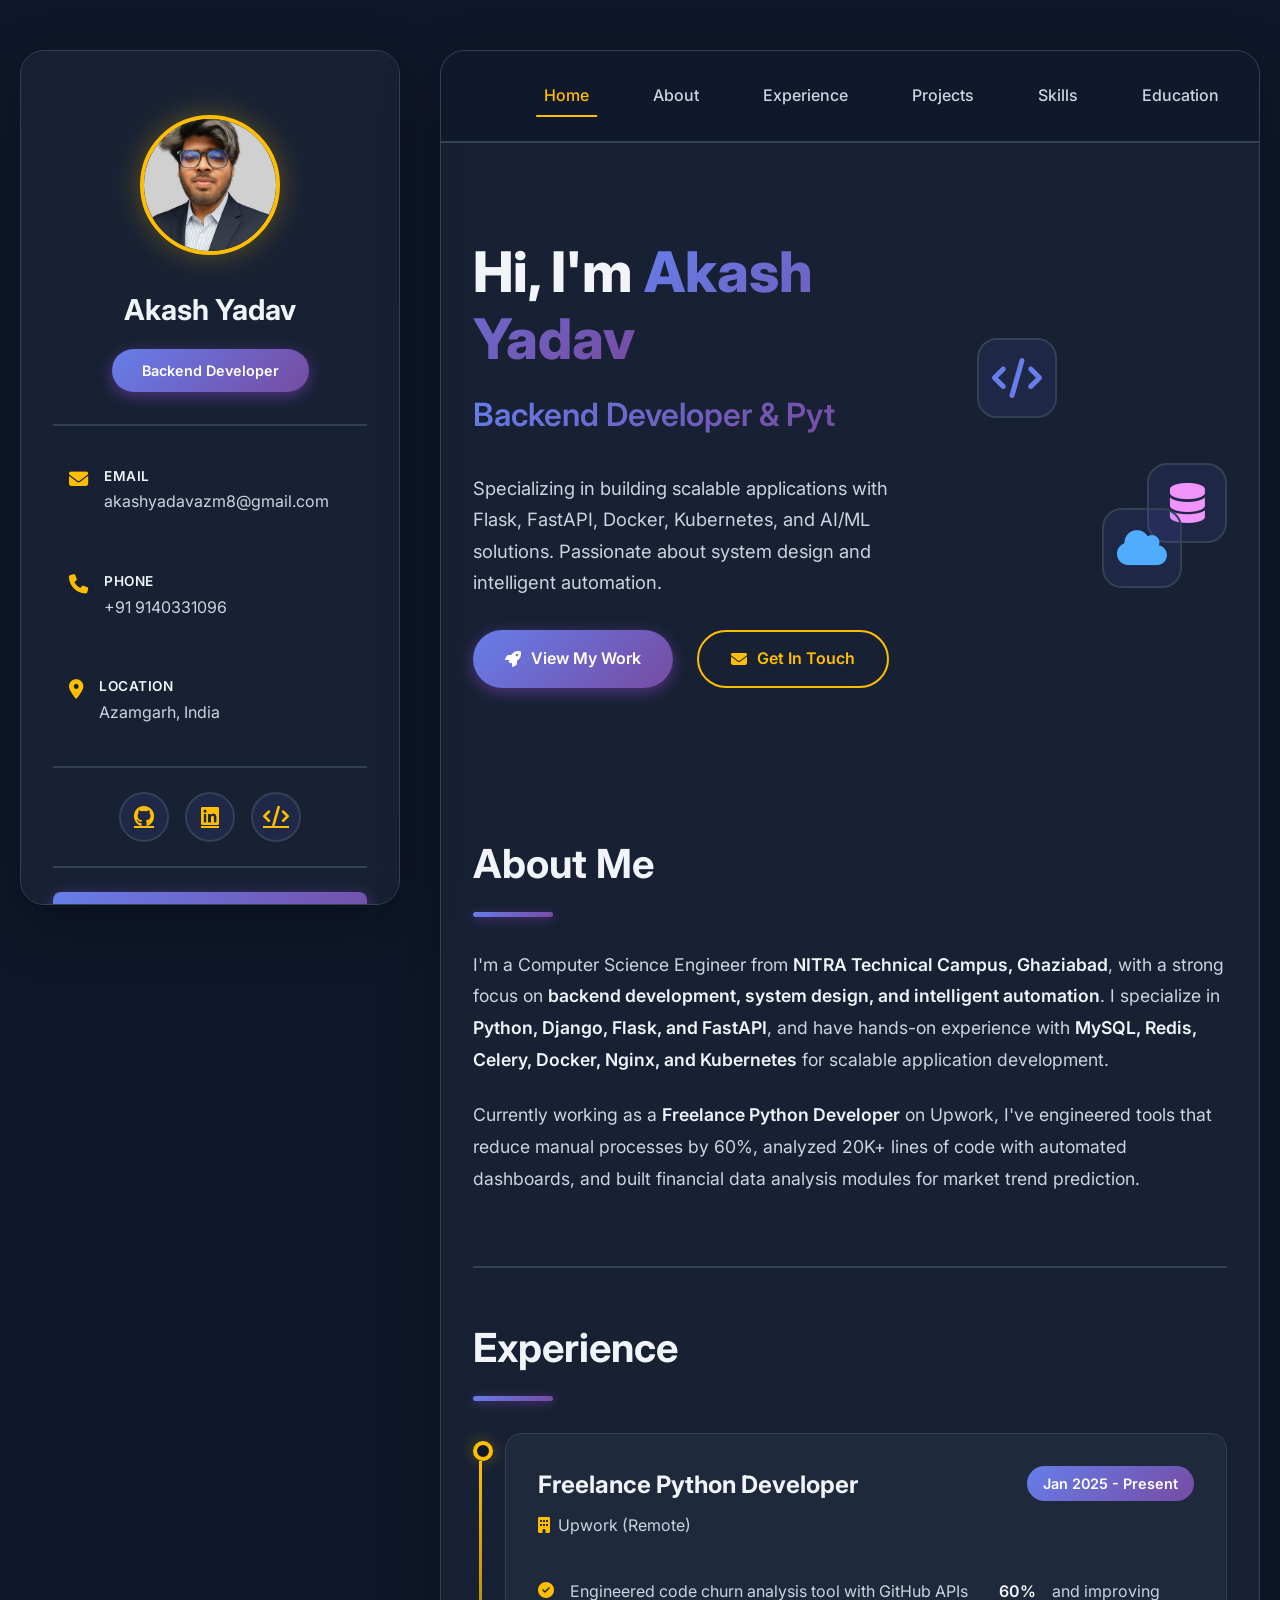
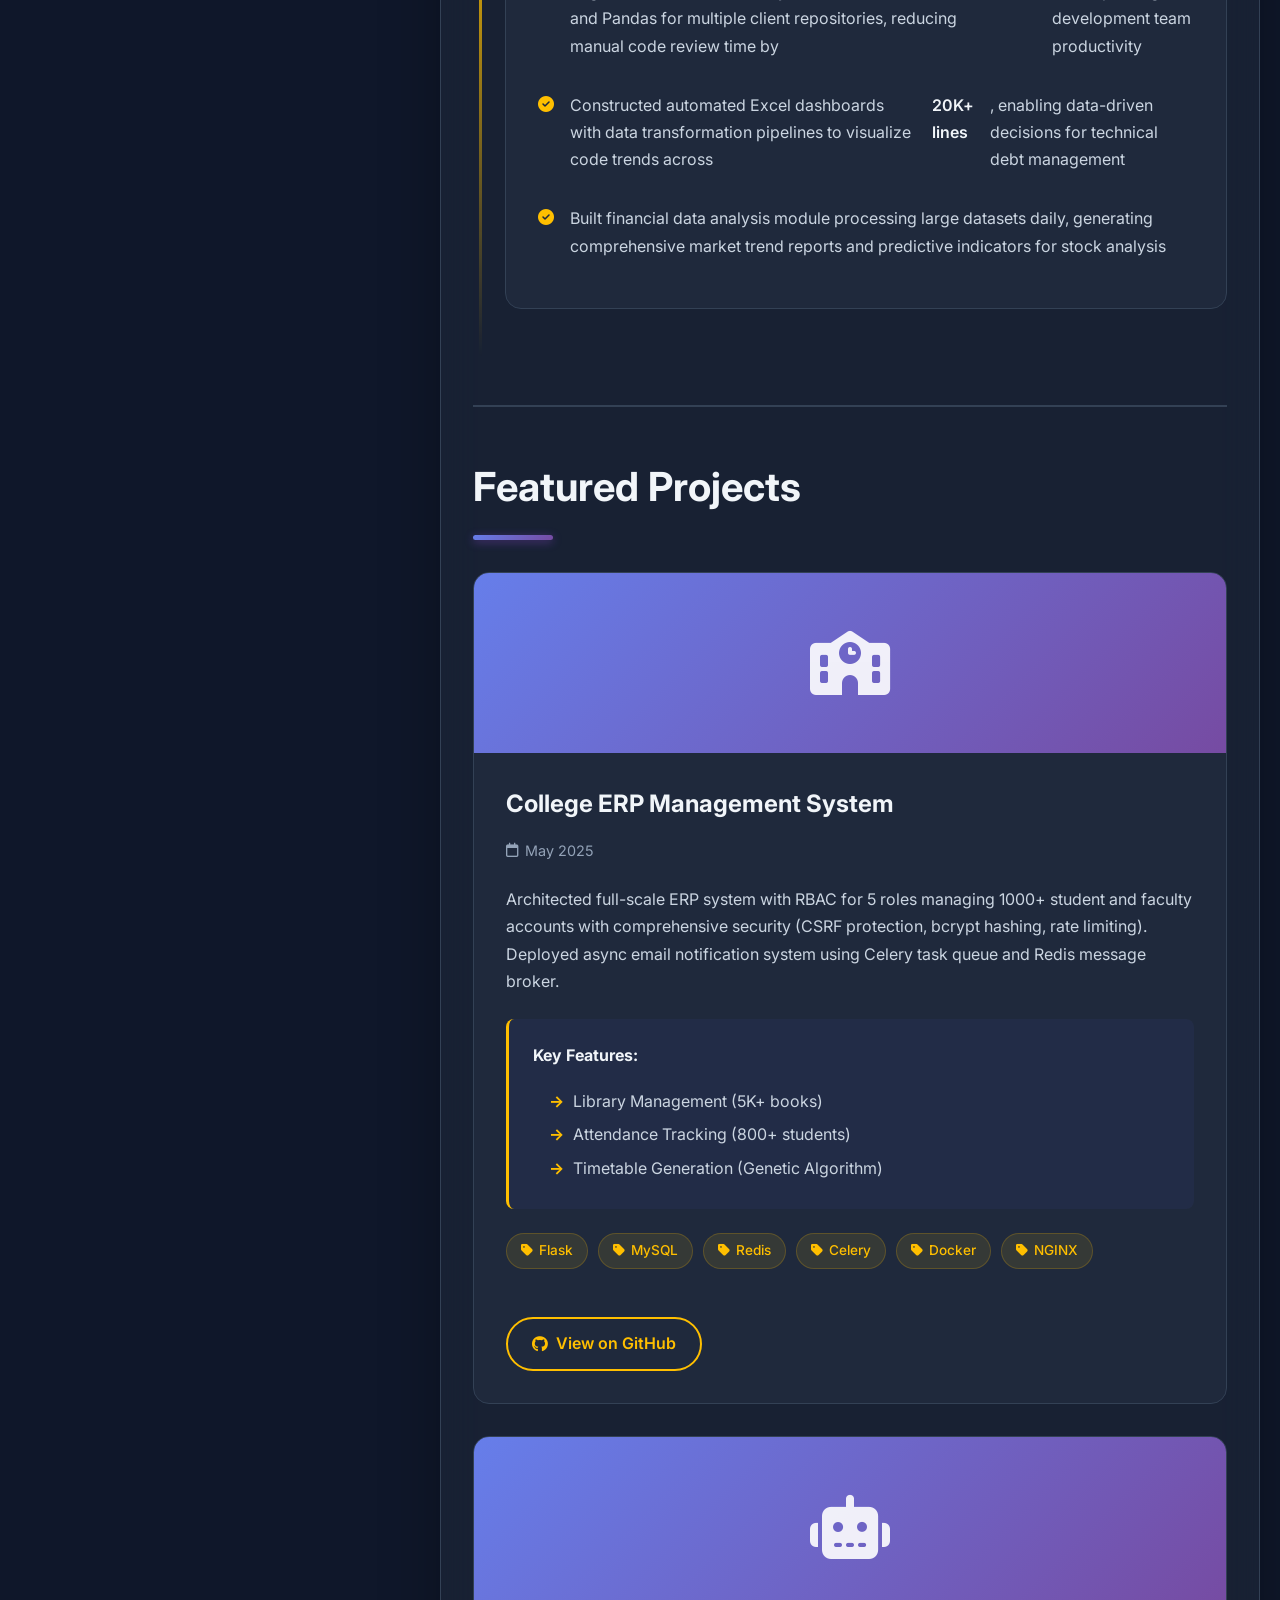
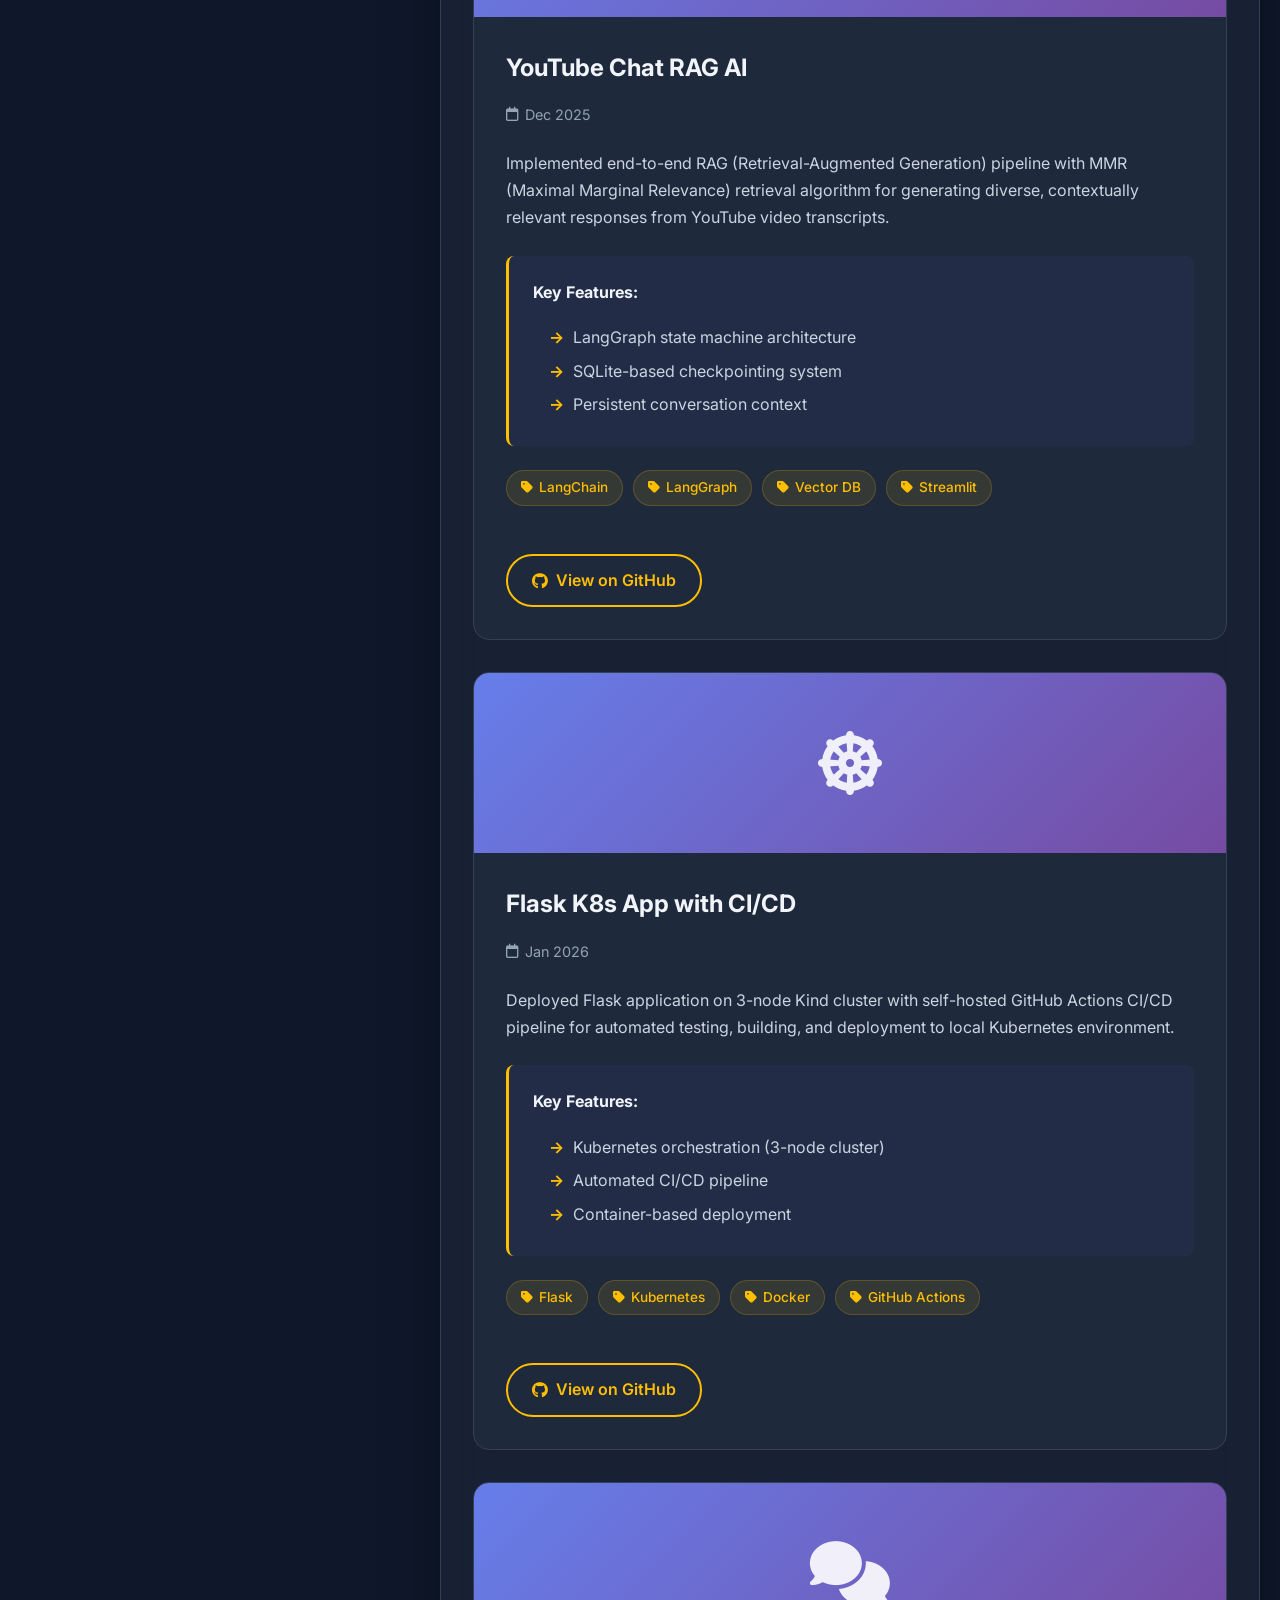
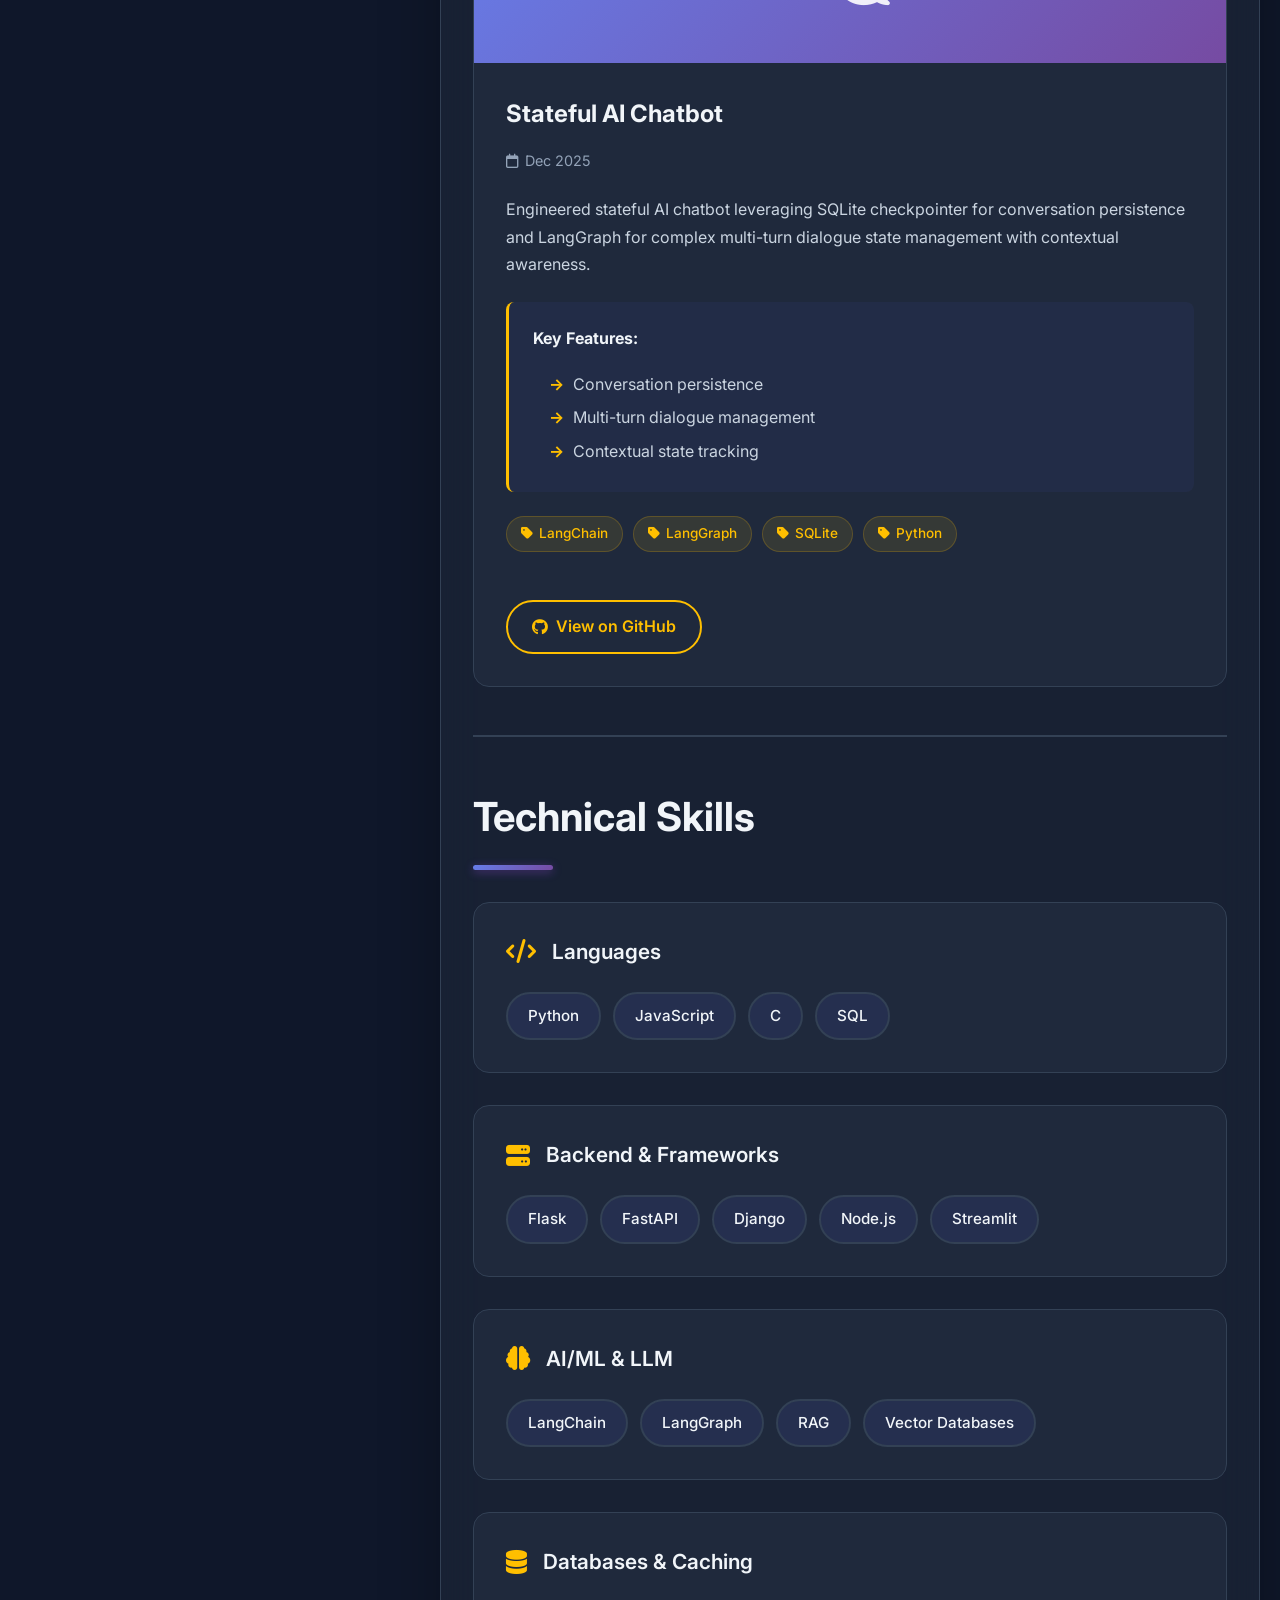
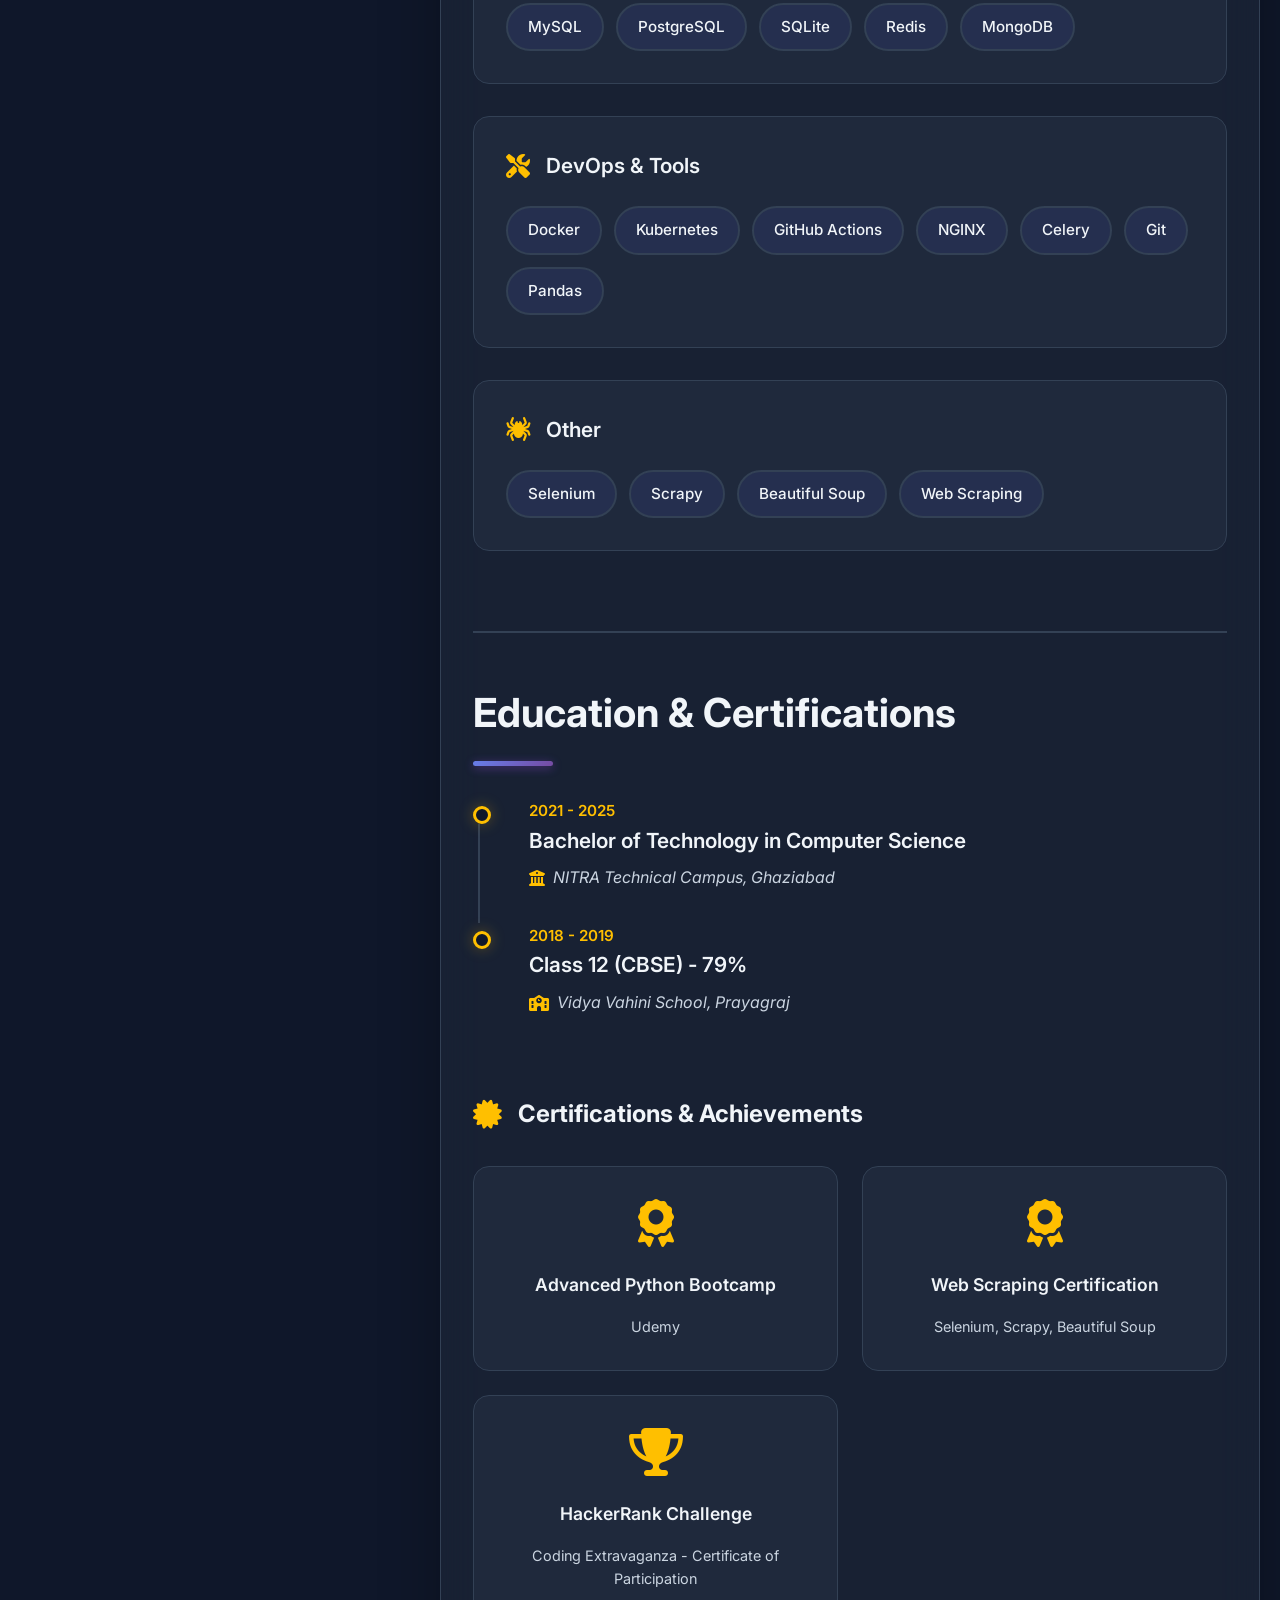
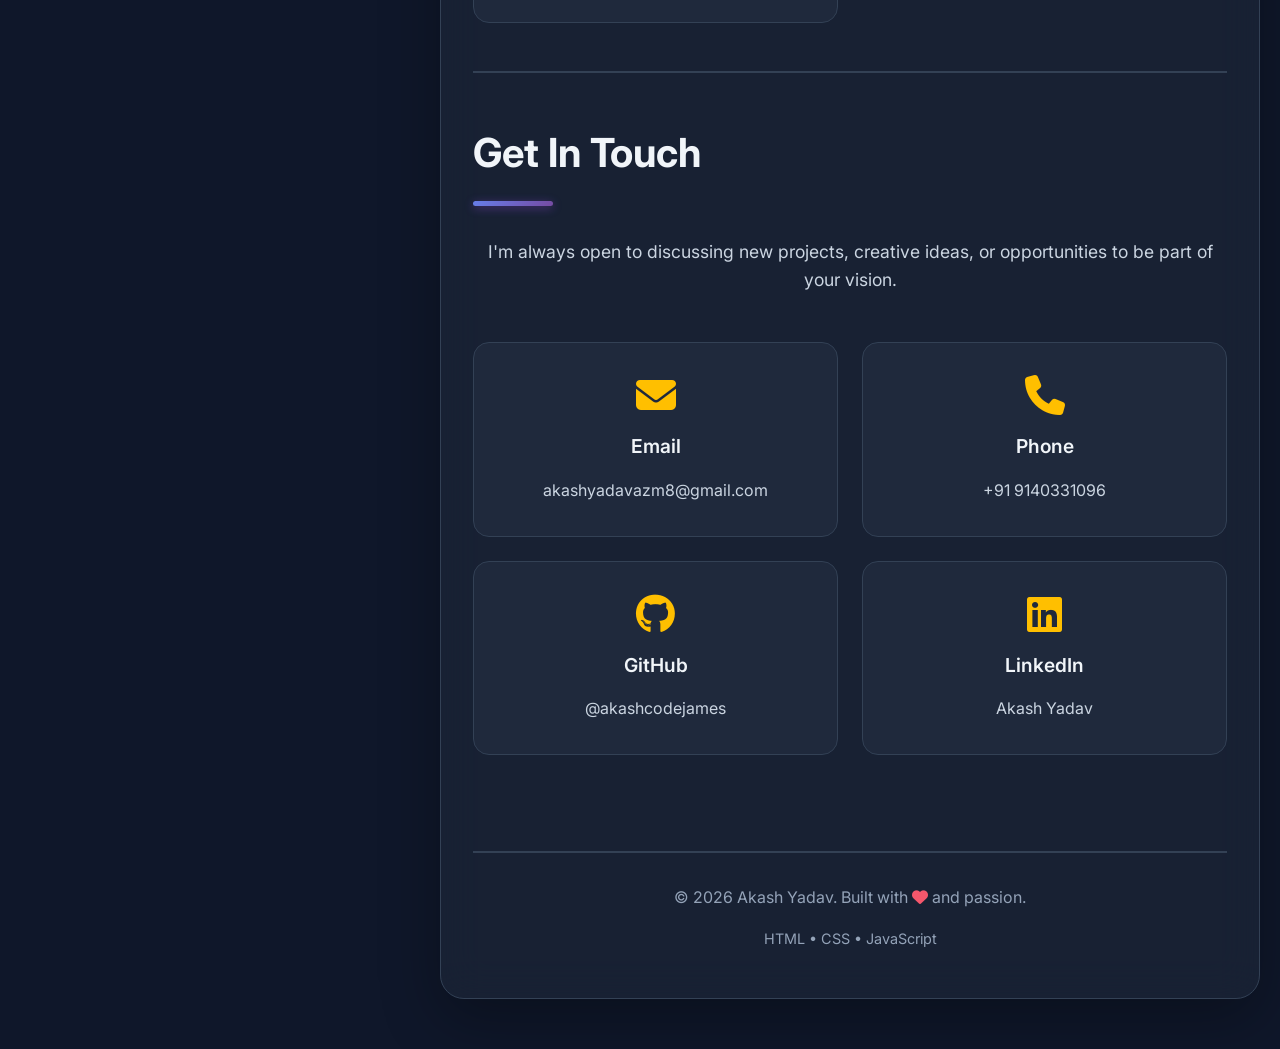
==== commit 77b99438: "fix: Improve text layout in Experience section and update project repository links - Fixed awkward t" ====
--- a/index.html
+++ b/index.html
@@ -162,20 +162,15 @@
                             <ul class="achievements">
                                 <li>
                                     <i class="fas fa-check-circle"></i>
-                                    Engineered code churn analysis tool with GitHub APIs and Pandas for multiple client 
-                                    repositories, reducing manual code review time by <strong>60%</strong> and improving 
-                                    development team productivity
+                                    Engineered code churn analysis tool with GitHub APIs and Pandas for multiple client repositories, reducing manual code review time by <strong>60%</strong> and improving development team productivity
                                 </li>
                                 <li>
                                     <i class="fas fa-check-circle"></i>
-                                    Constructed automated Excel dashboards with data transformation pipelines to visualize 
-                                    code trends across <strong>20K+ lines</strong>, enabling data-driven decisions for 
-                                    technical debt management
+                                    Constructed automated Excel dashboards with data transformation pipelines to visualize code trends across <strong>20K+ lines</strong>, enabling data-driven decisions for technical debt management
                                 </li>
                                 <li>
                                     <i class="fas fa-check-circle"></i>
-                                    Built financial data analysis module processing large datasets daily, generating 
-                                    comprehensive market trend reports and predictive indicators for stock analysis
+                                    Built financial data analysis module processing large datasets daily, generating comprehensive market trend reports and predictive indicators for stock analysis
                                 </li>
                             </ul>
                         </div>
@@ -218,7 +213,7 @@
                                 <span><i class="fas fa-tag"></i> Docker</span>
                                 <span><i class="fas fa-tag"></i> NGINX</span>
                             </div>
-                            <a href="https://github.com/akashcodejames/College-ERP-flask" target="_blank" class="btn-project">
+                            <a href="https://github.com/akashcodejames/Final_Dockerised_ERP_Project" target="_blank" class="btn-project">
                                 <i class="fab fa-github"></i> View on GitHub
                             </a>
                         </div>
@@ -251,7 +246,7 @@
                                 <span><i class="fas fa-tag"></i> Vector DB</span>
                                 <span><i class="fas fa-tag"></i> Streamlit</span>
                             </div>
-                            <a href="https://github.com/akashcodejames/YouTube-Chat-RAG-AI" target="_blank" class="btn-project">
+                            <a href="https://github.com/akashcodejames/youtube_chat" target="_blank" class="btn-project">
                                 <i class="fab fa-github"></i> View on GitHub
                             </a>
                         </div>
@@ -315,7 +310,7 @@
                                 <span><i class="fas fa-tag"></i> SQLite</span>
                                 <span><i class="fas fa-tag"></i> Python</span>
                             </div>
-                            <a href="https://github.com/akashcodejames/Stateful-AI-Chatbot" target="_blank" class="btn-project">
+                            <a href="https://github.com/akashcodejames/chatbot" target="_blank" class="btn-project">
                                 <i class="fab fa-github"></i> View on GitHub
                             </a>
                         </div>
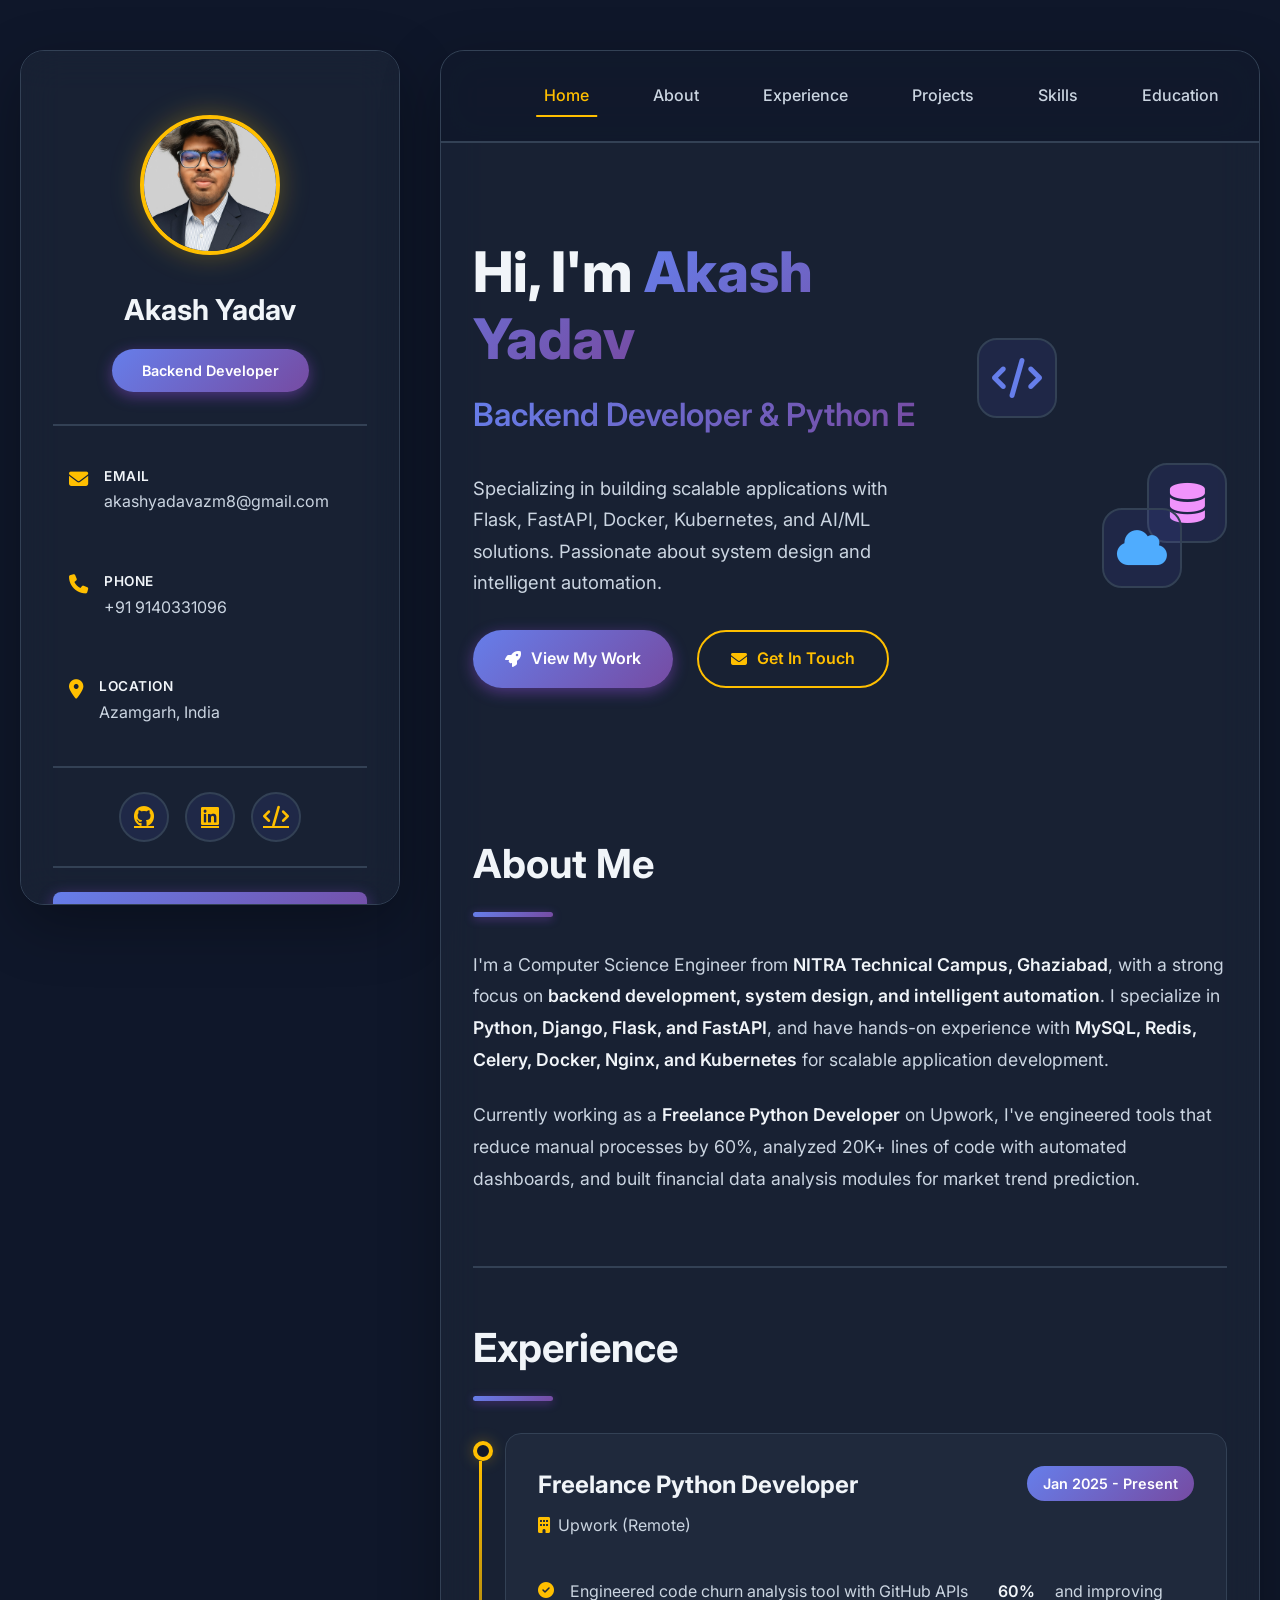
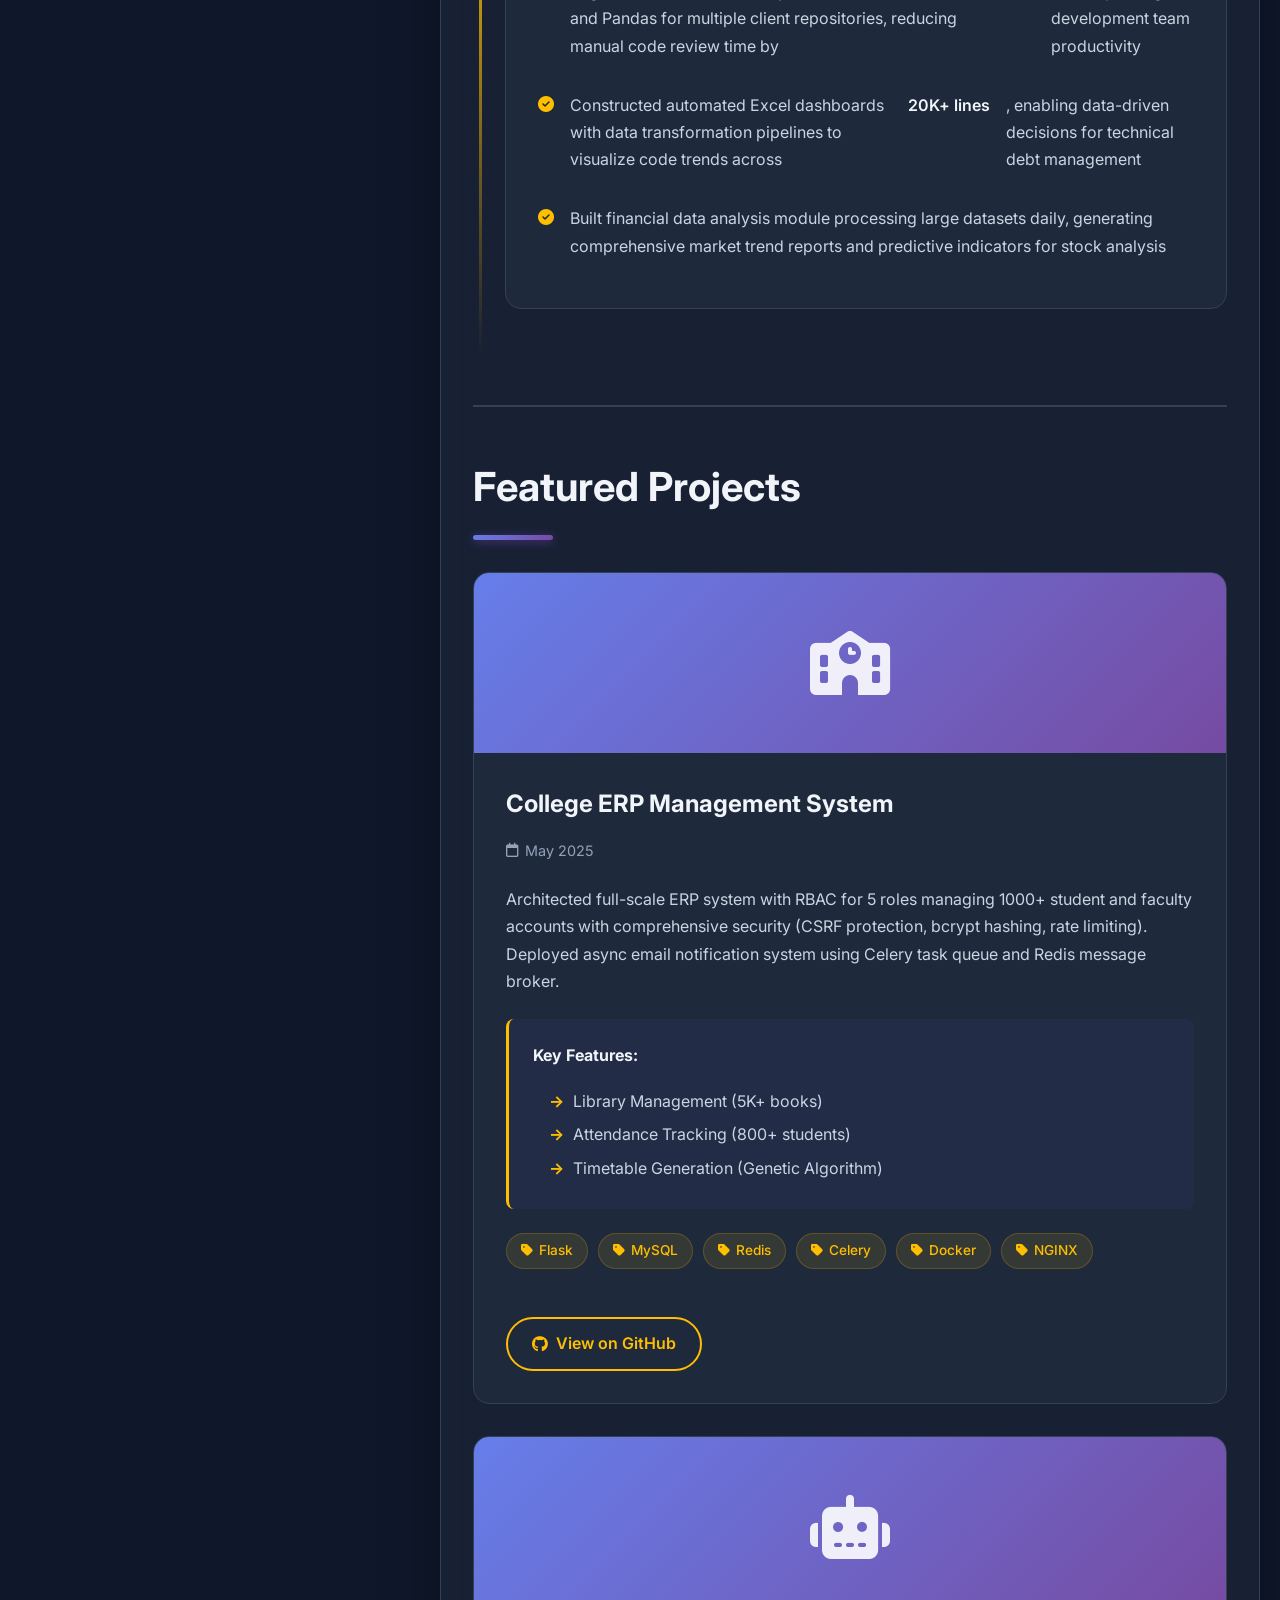
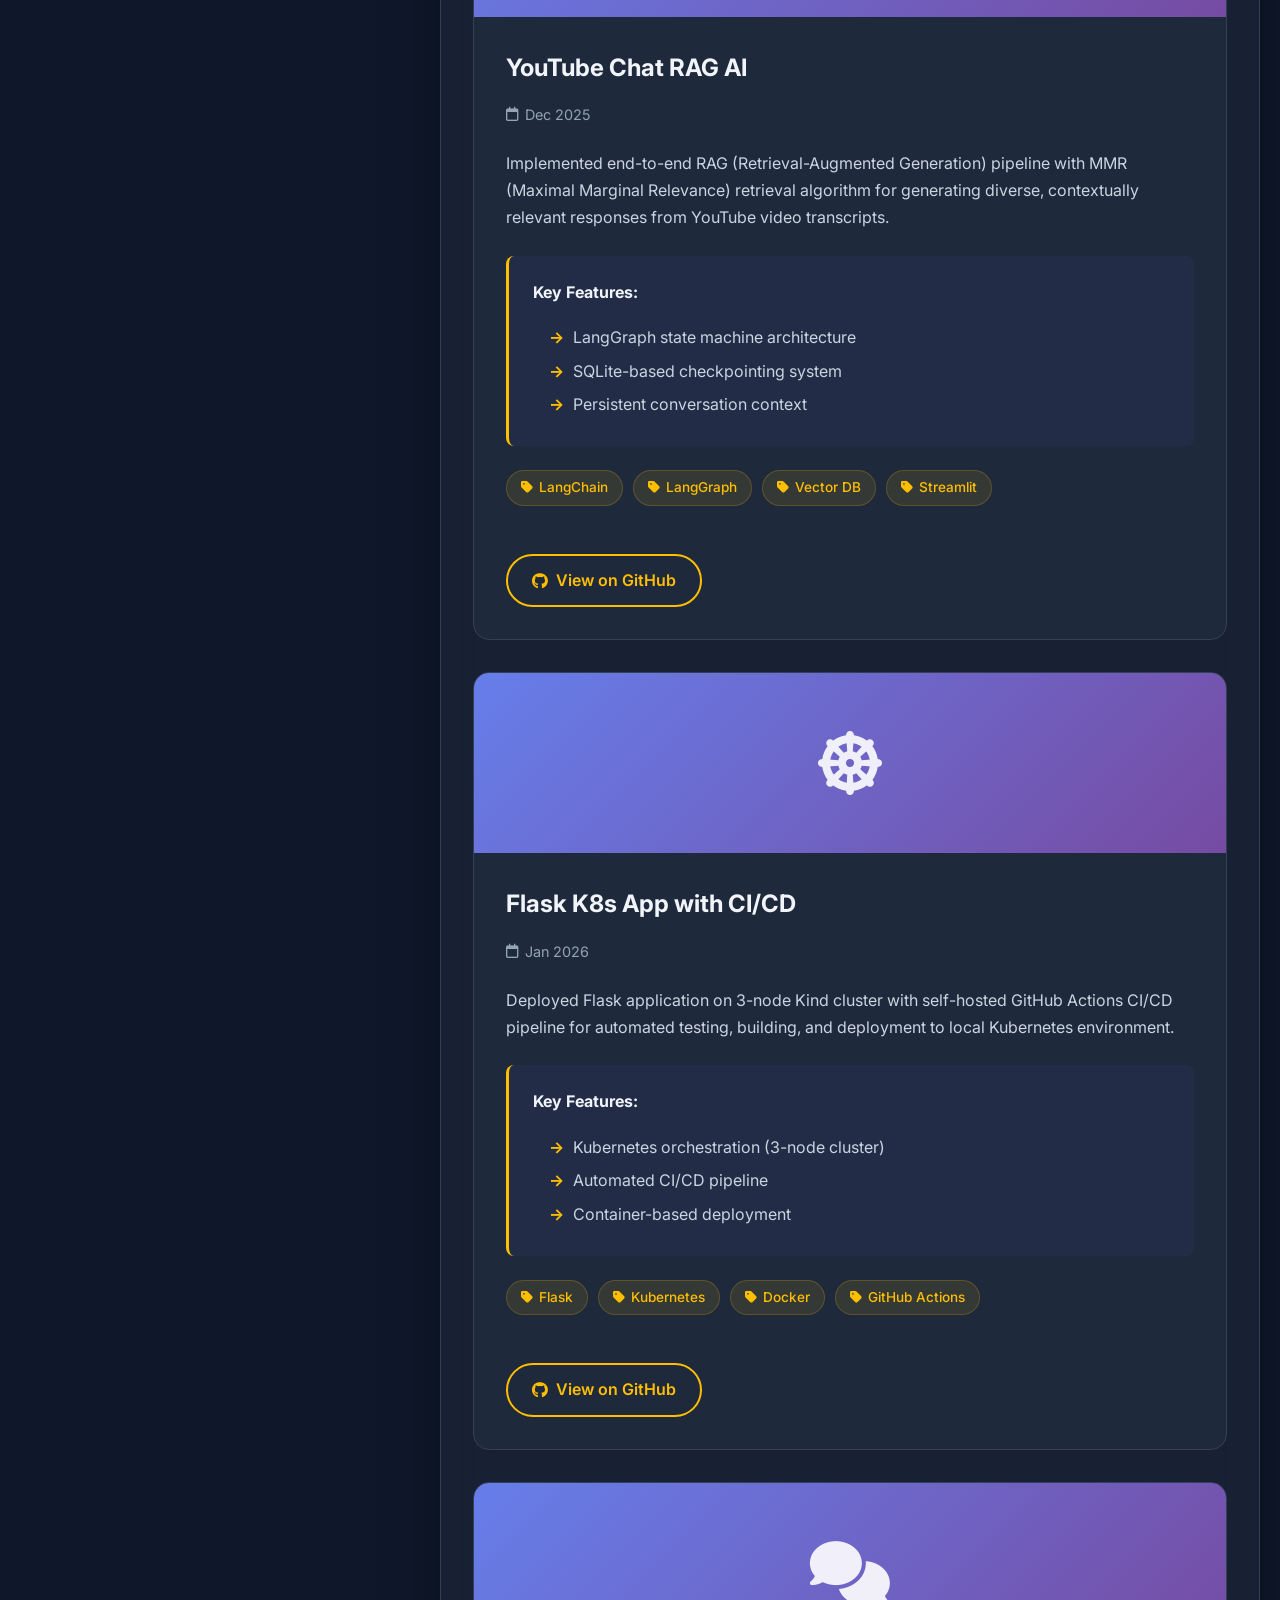
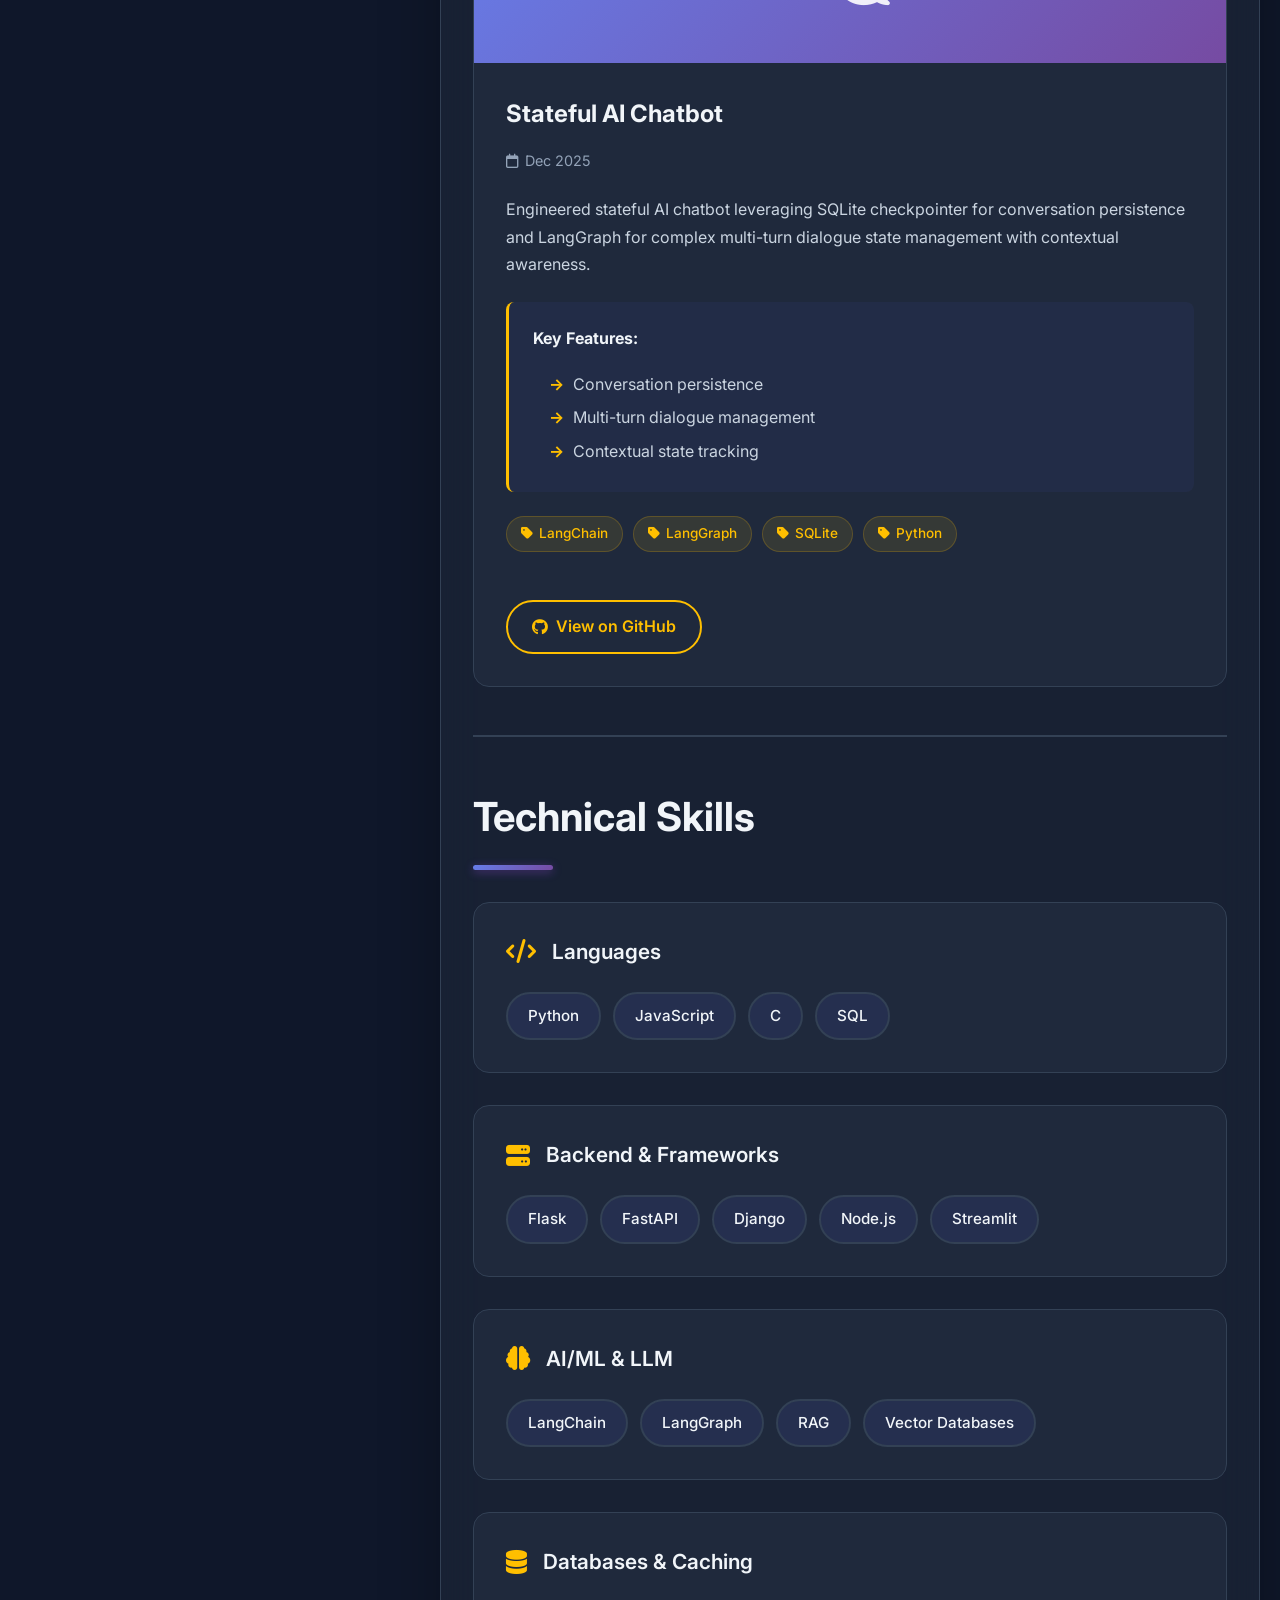
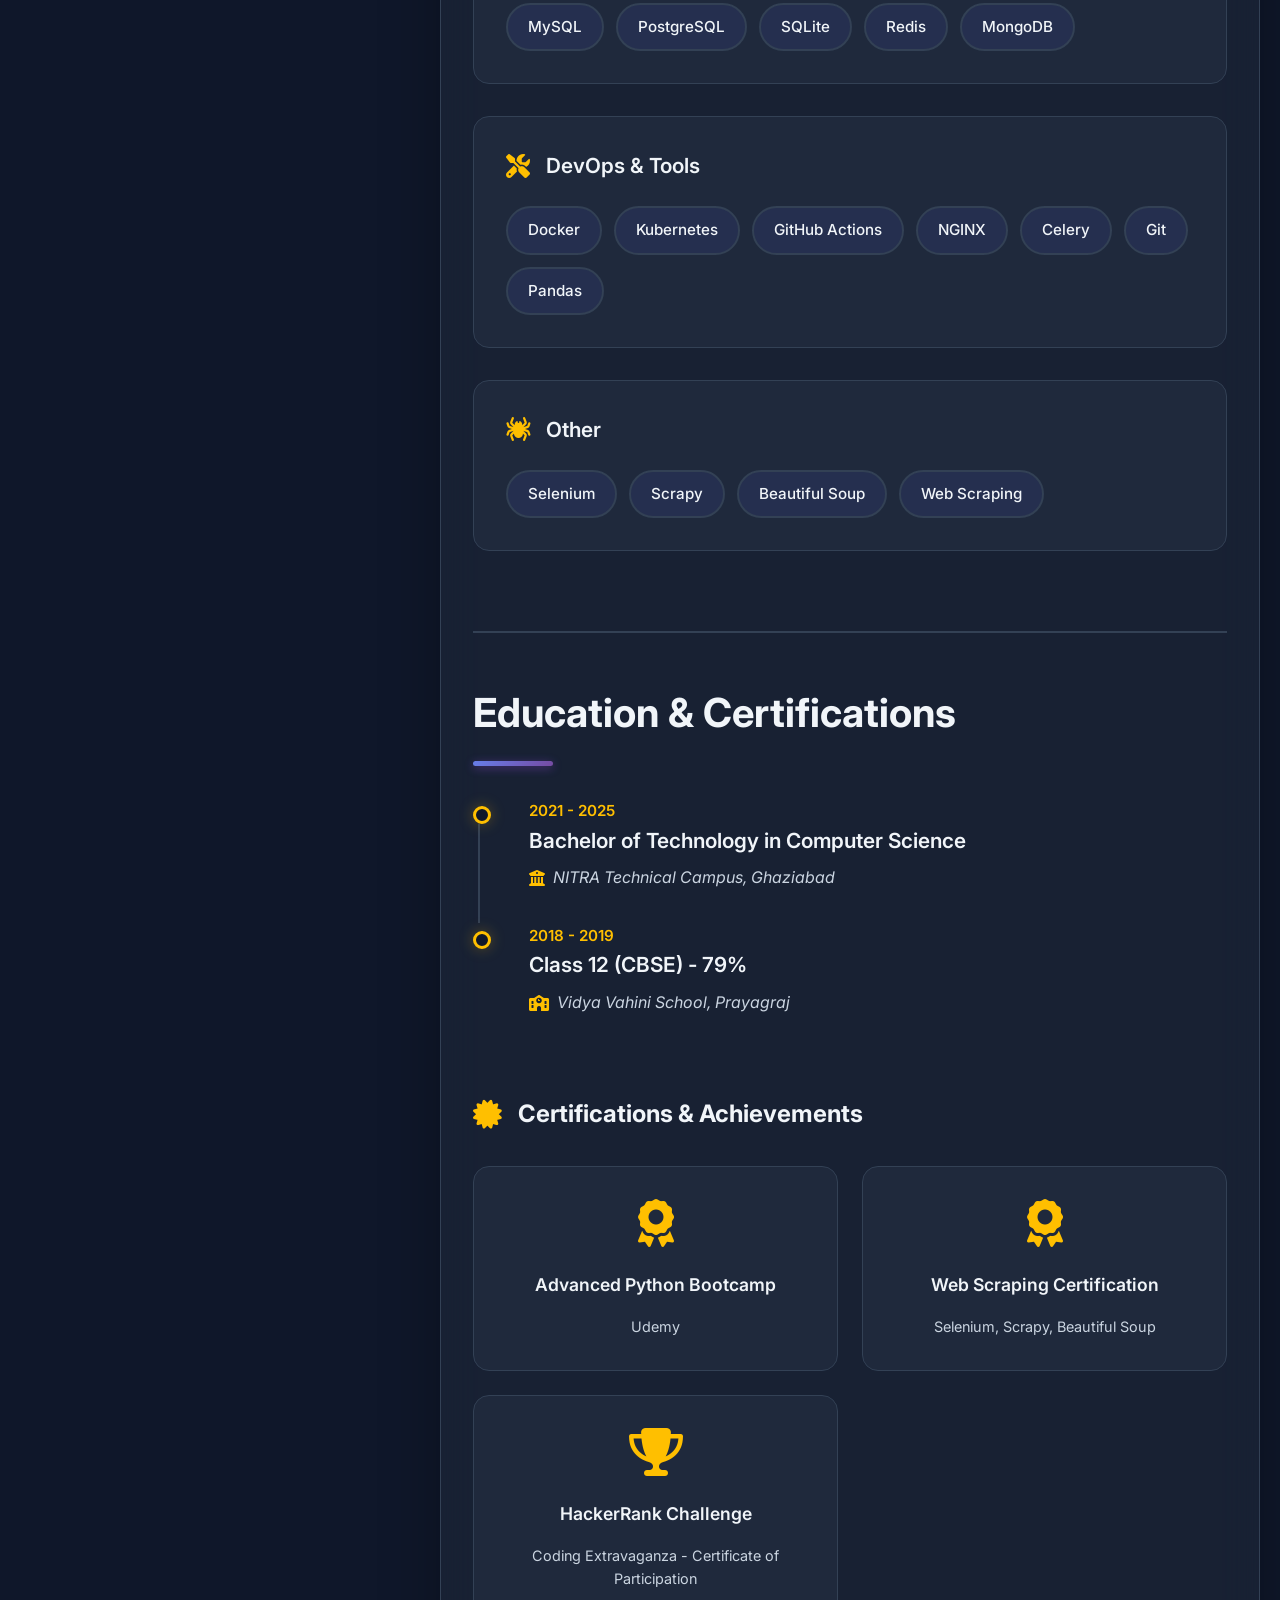
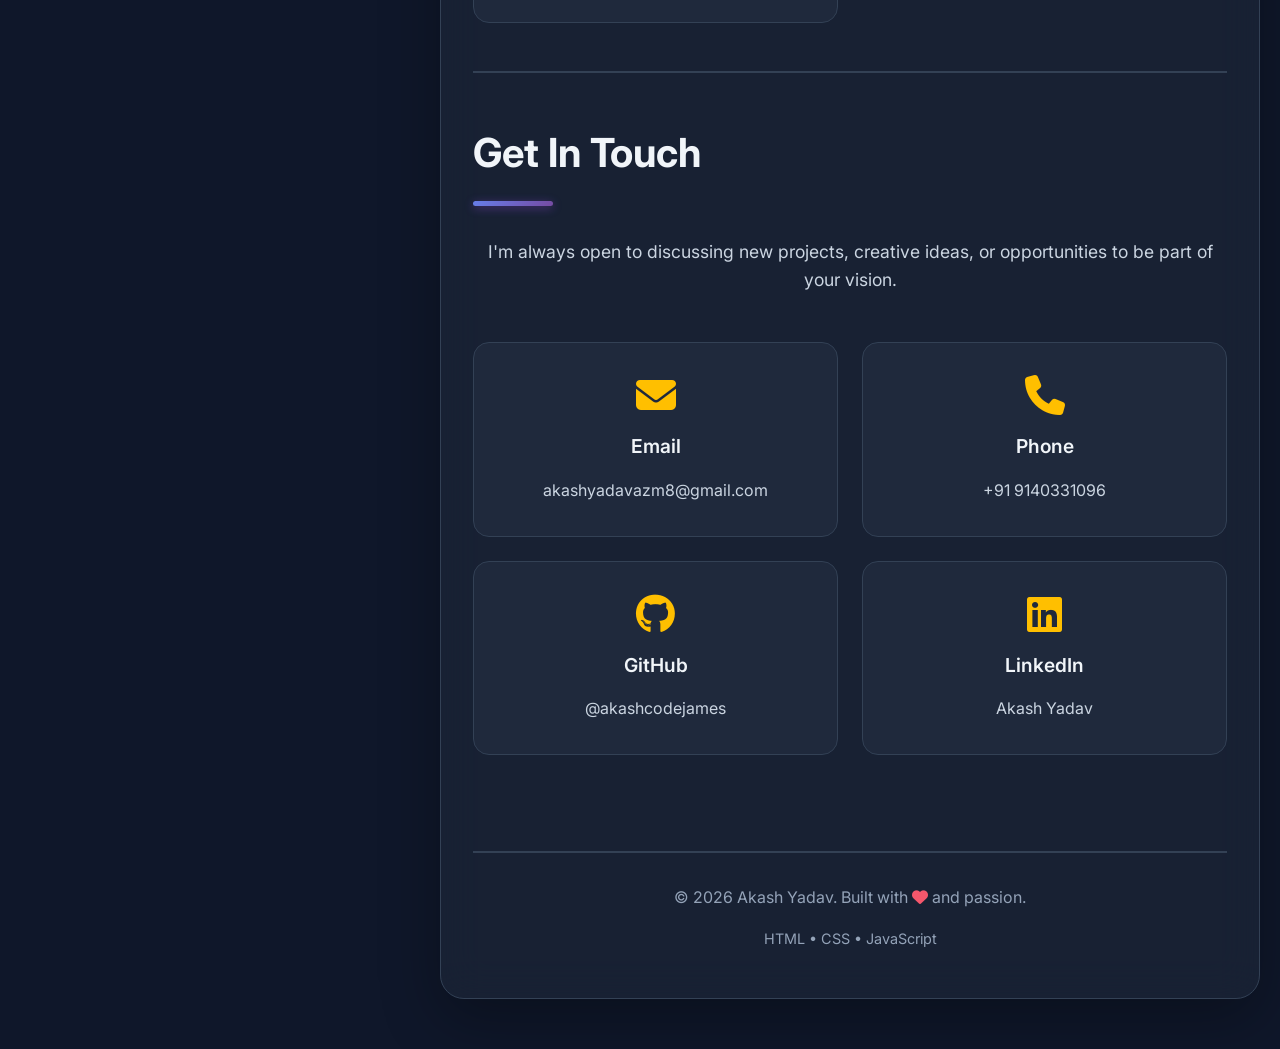
==== commit 767f6d71: "fix: Improve visual text rendering in Experience section - Added white-space: nowrap to strong tags " ====
--- a/index.html
+++ b/index.html
@@ -162,11 +162,11 @@
                             <ul class="achievements">
                                 <li>
                                     <i class="fas fa-check-circle"></i>
-                                    Engineered code churn analysis tool with GitHub APIs and Pandas for multiple client repositories, reducing manual code review time by <strong>60%</strong> and improving development team productivity
+                                    Engineered code churn analysis tool with GitHub APIs and Pandas for multiple client repositories, reducing manual code review time by&nbsp;<strong>60%</strong>&nbsp;and improving development team productivity
                                 </li>
                                 <li>
                                     <i class="fas fa-check-circle"></i>
-                                    Constructed automated Excel dashboards with data transformation pipelines to visualize code trends across <strong>20K+ lines</strong>, enabling data-driven decisions for technical debt management
+                                    Constructed automated Excel dashboards with data transformation pipelines to visualize code trends across&nbsp;<strong>20K+&nbsp;lines</strong>, enabling data-driven decisions for technical debt management
                                 </li>
                                 <li>
                                     <i class="fas fa-check-circle"></i>
--- a/style.css
+++ b/style.css
@@ -636,6 +636,12 @@
 .achievements li strong {
   color: var(--text-primary);
   font-weight: 600;
+  white-space: nowrap;
+}
+
+.achievements li {
+  text-align: left;
+  hyphens: none;
 }
 
 /* ========================================
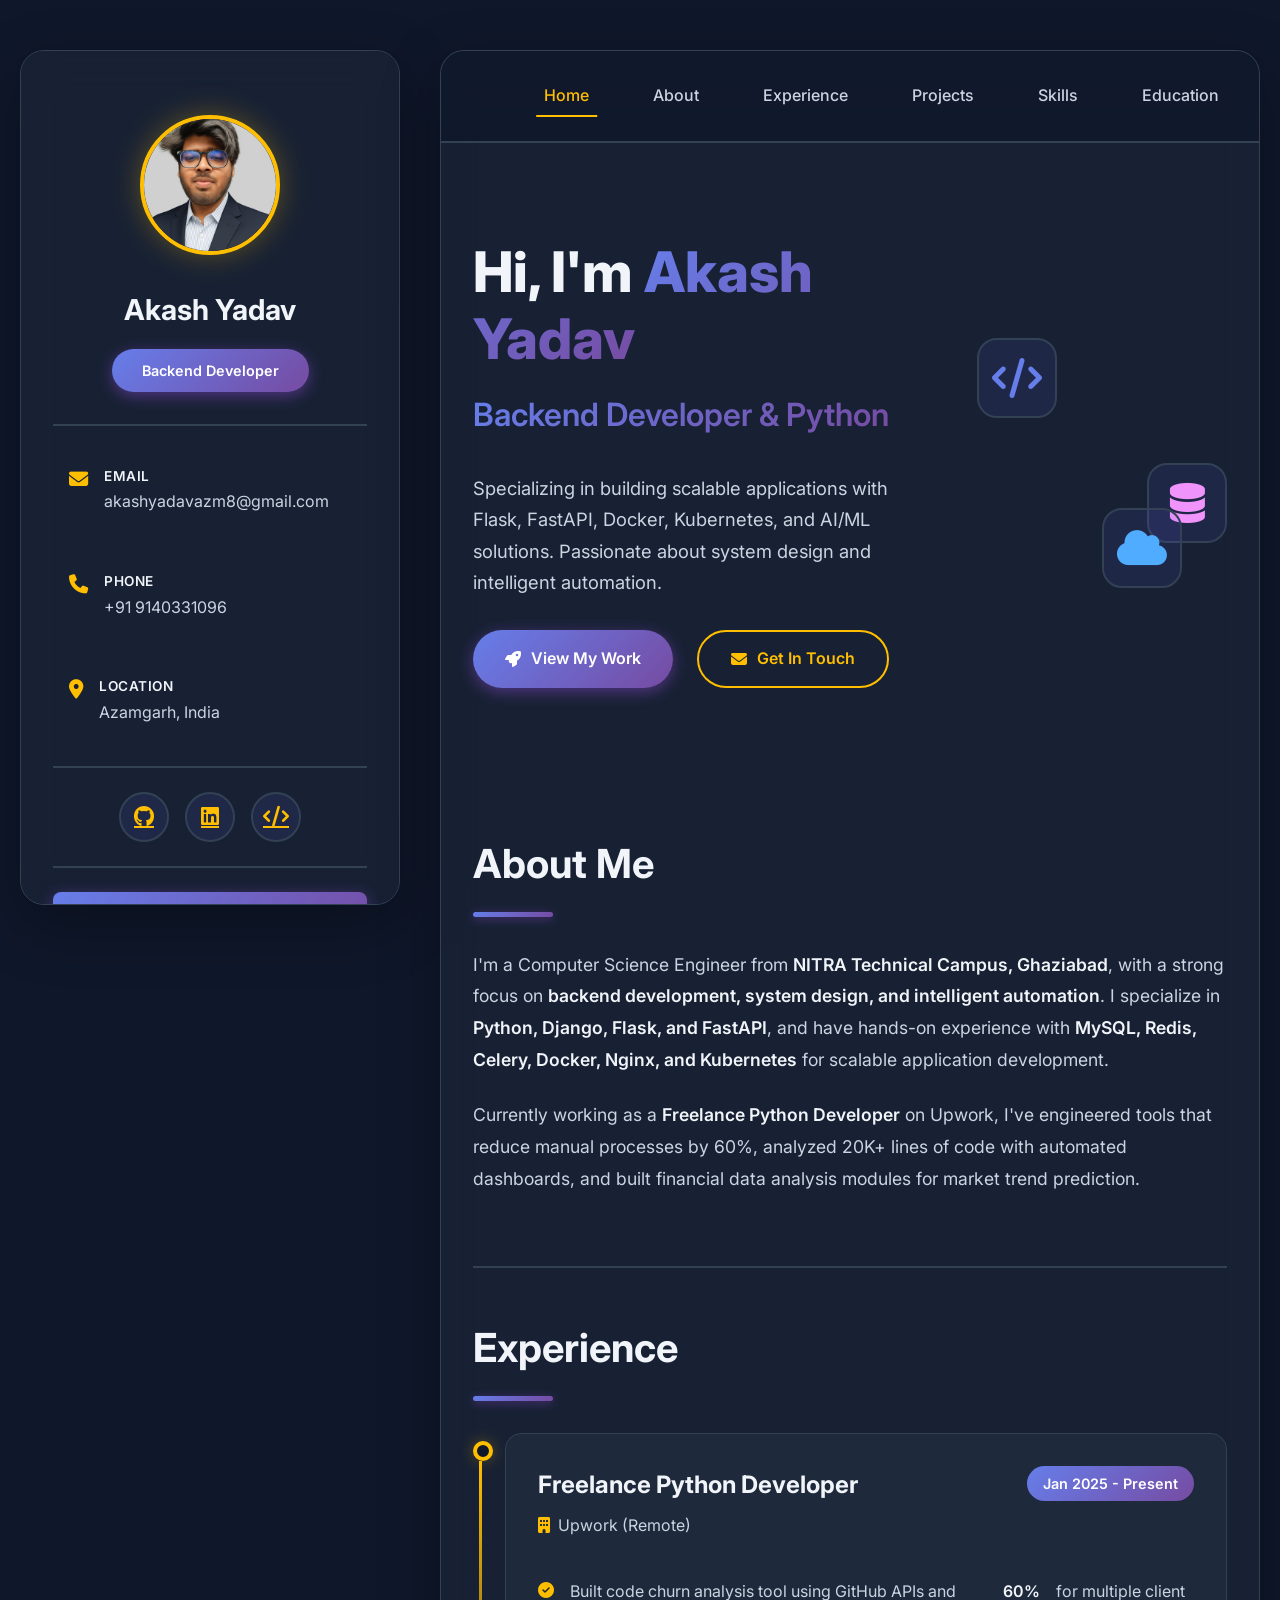
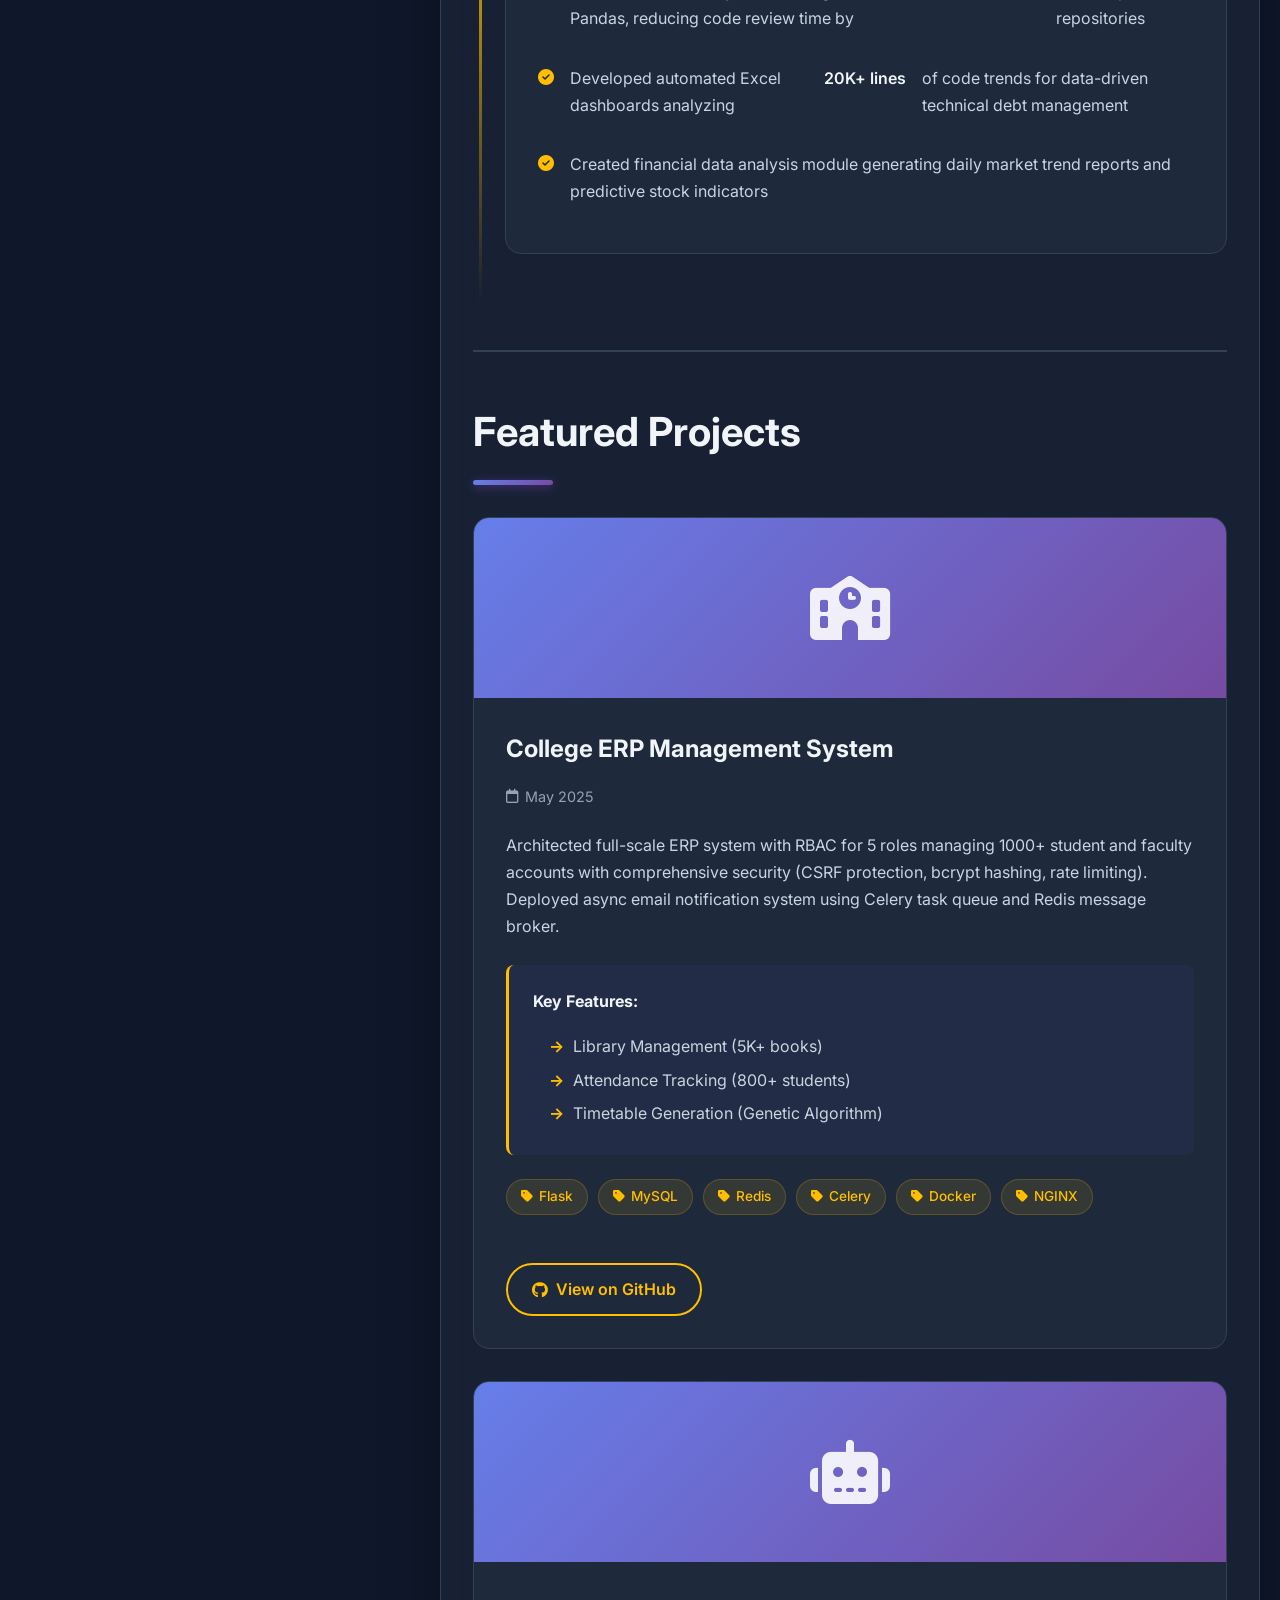
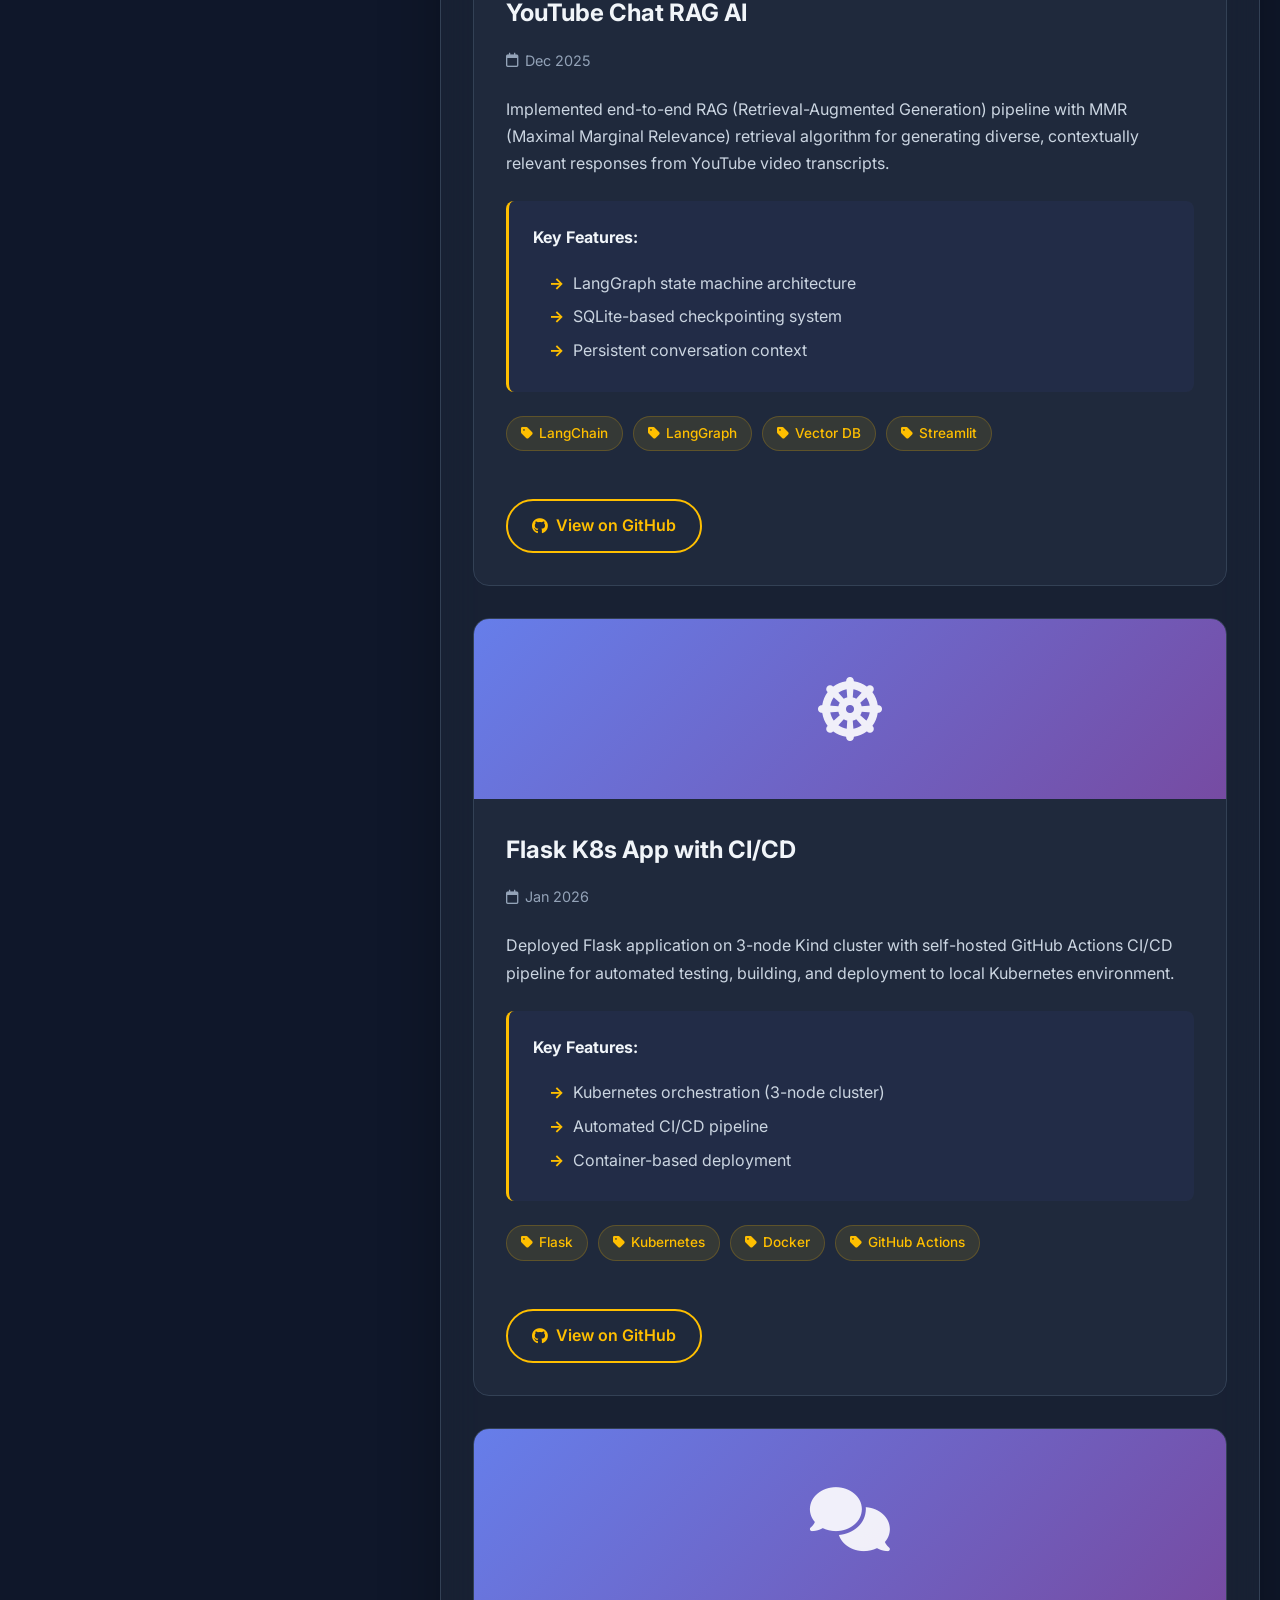
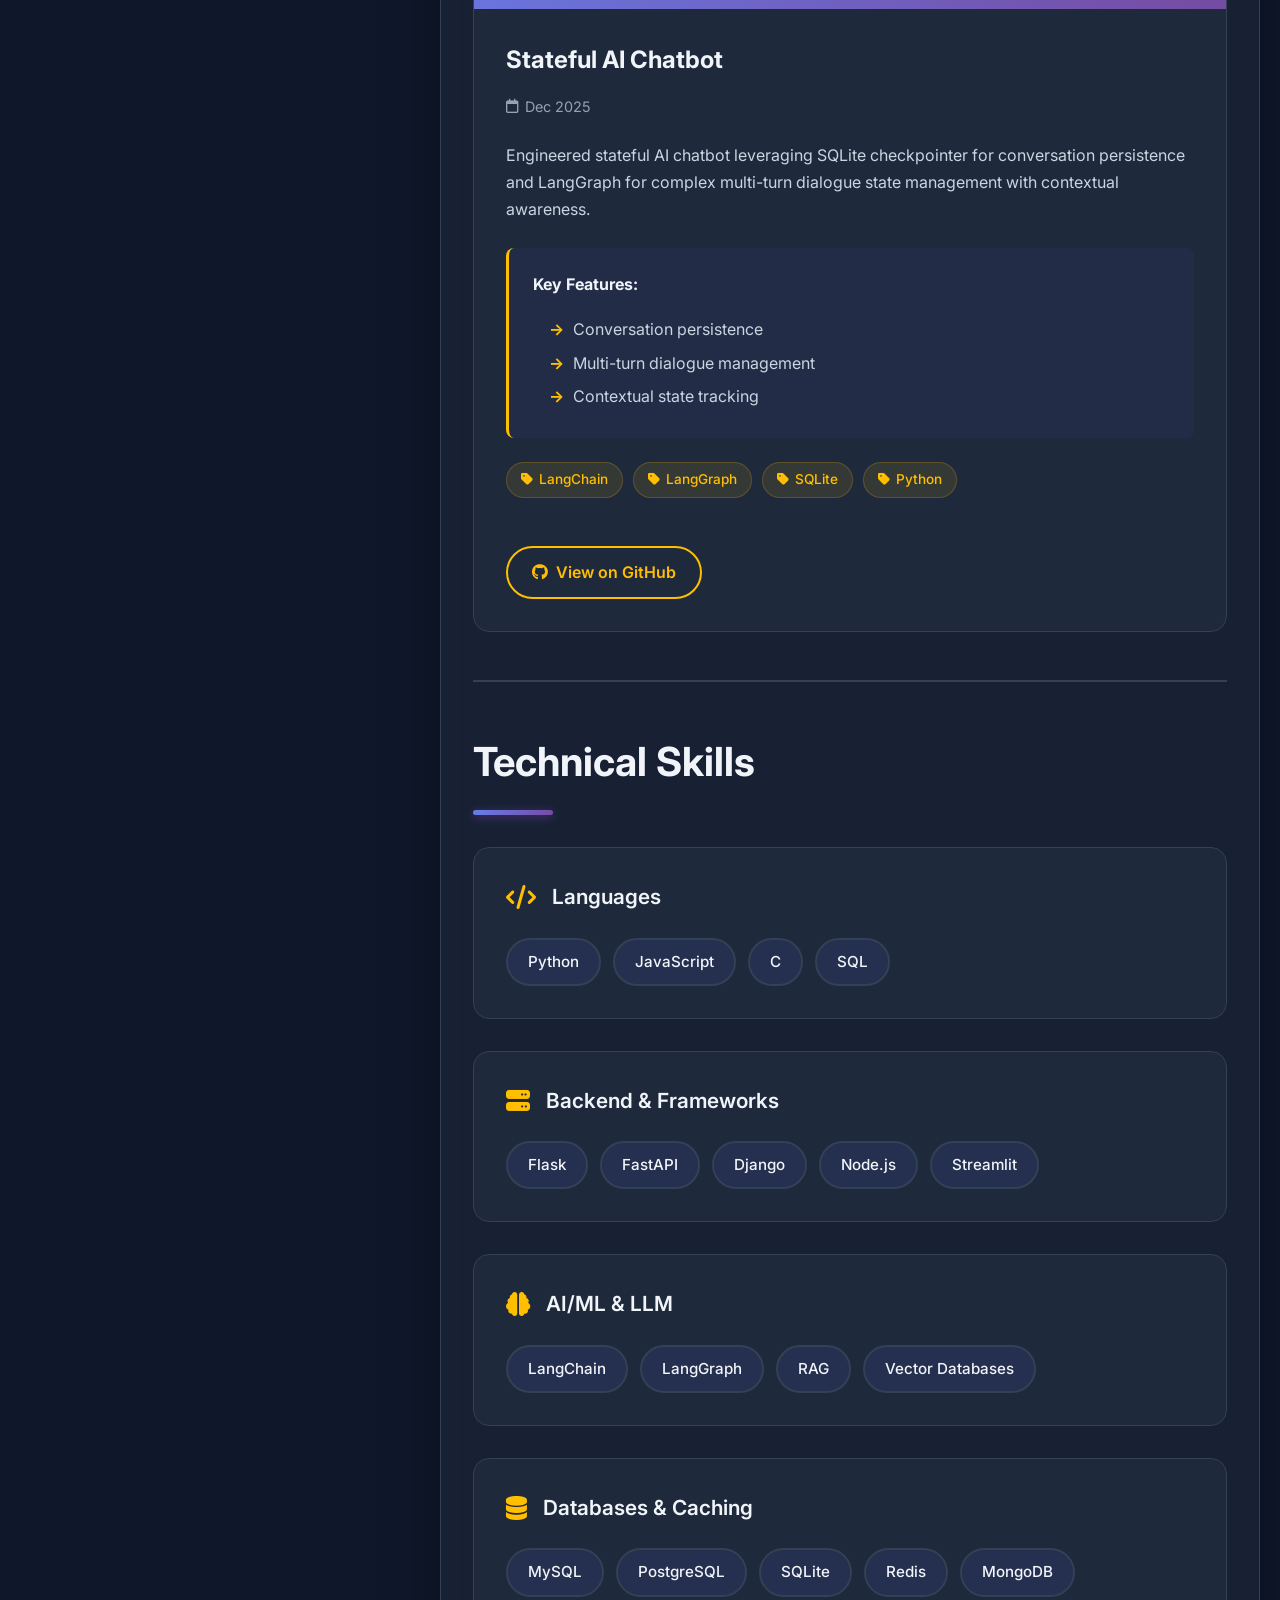
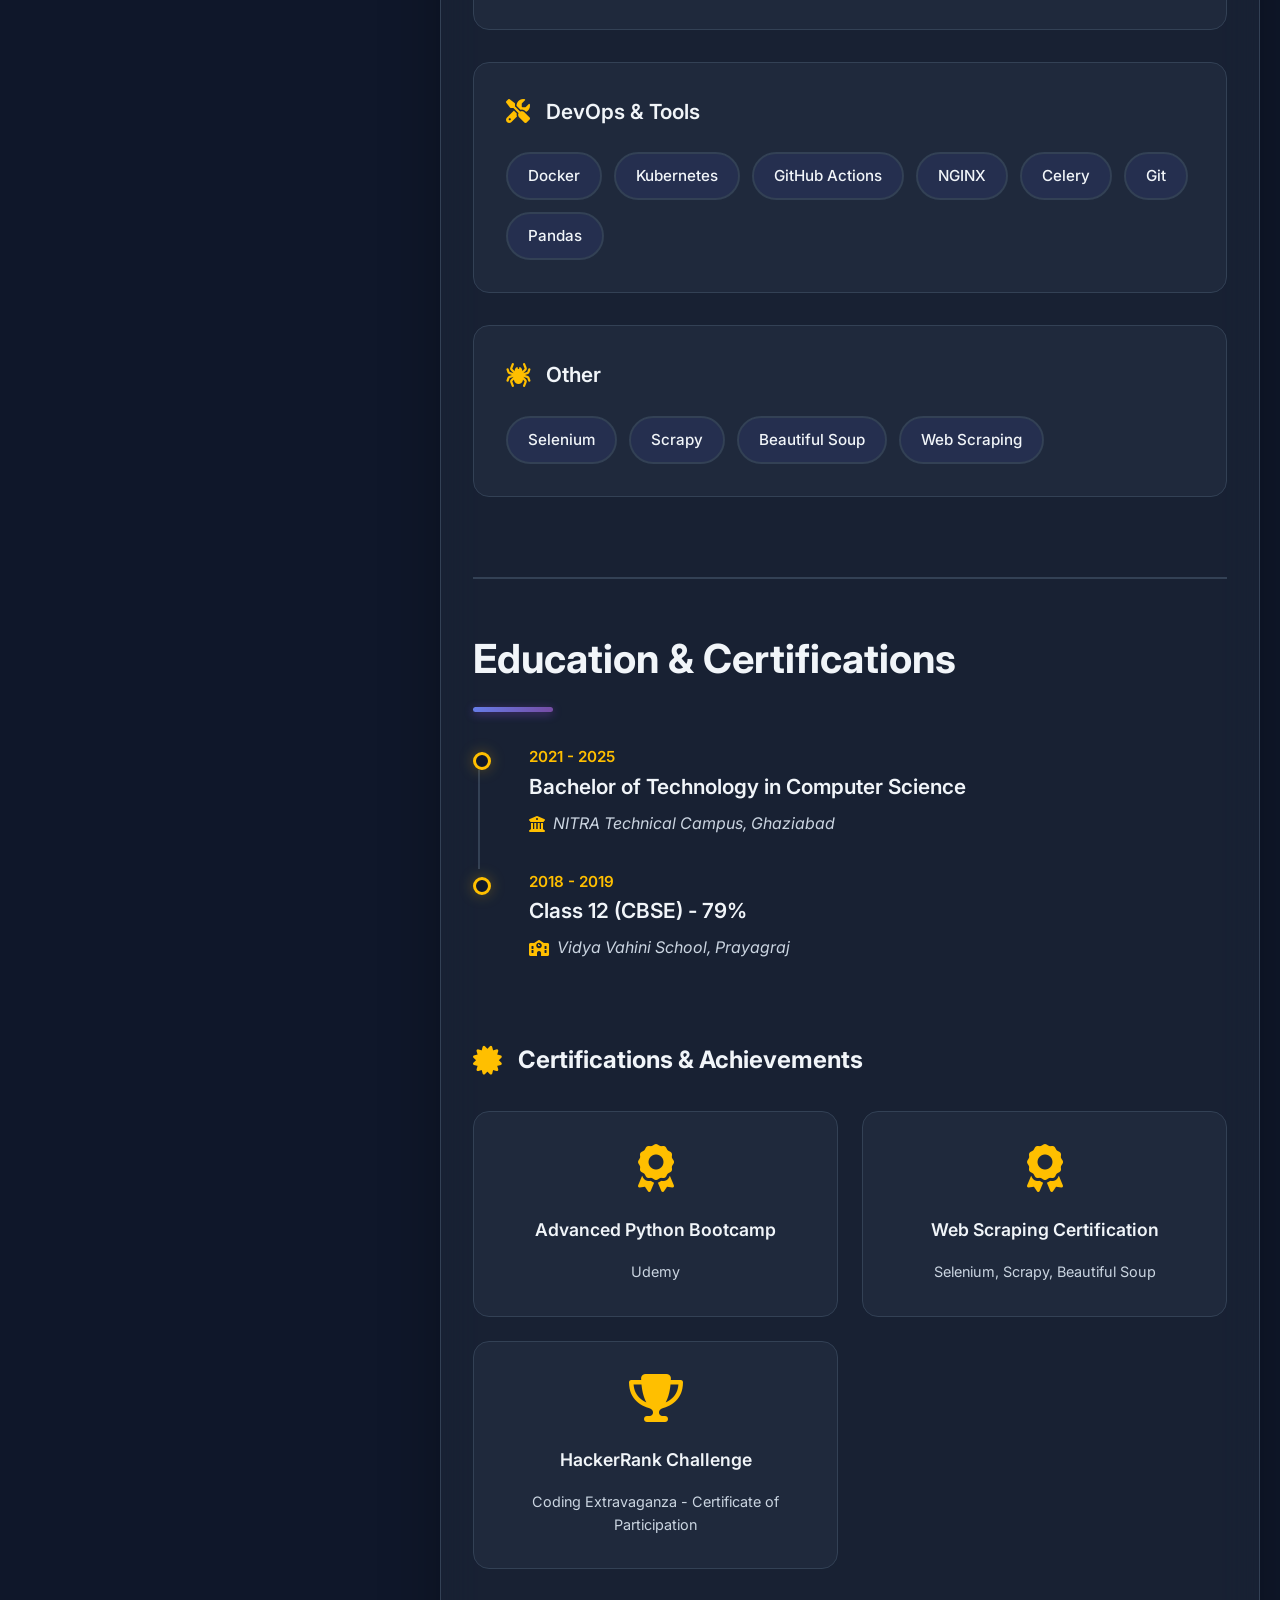
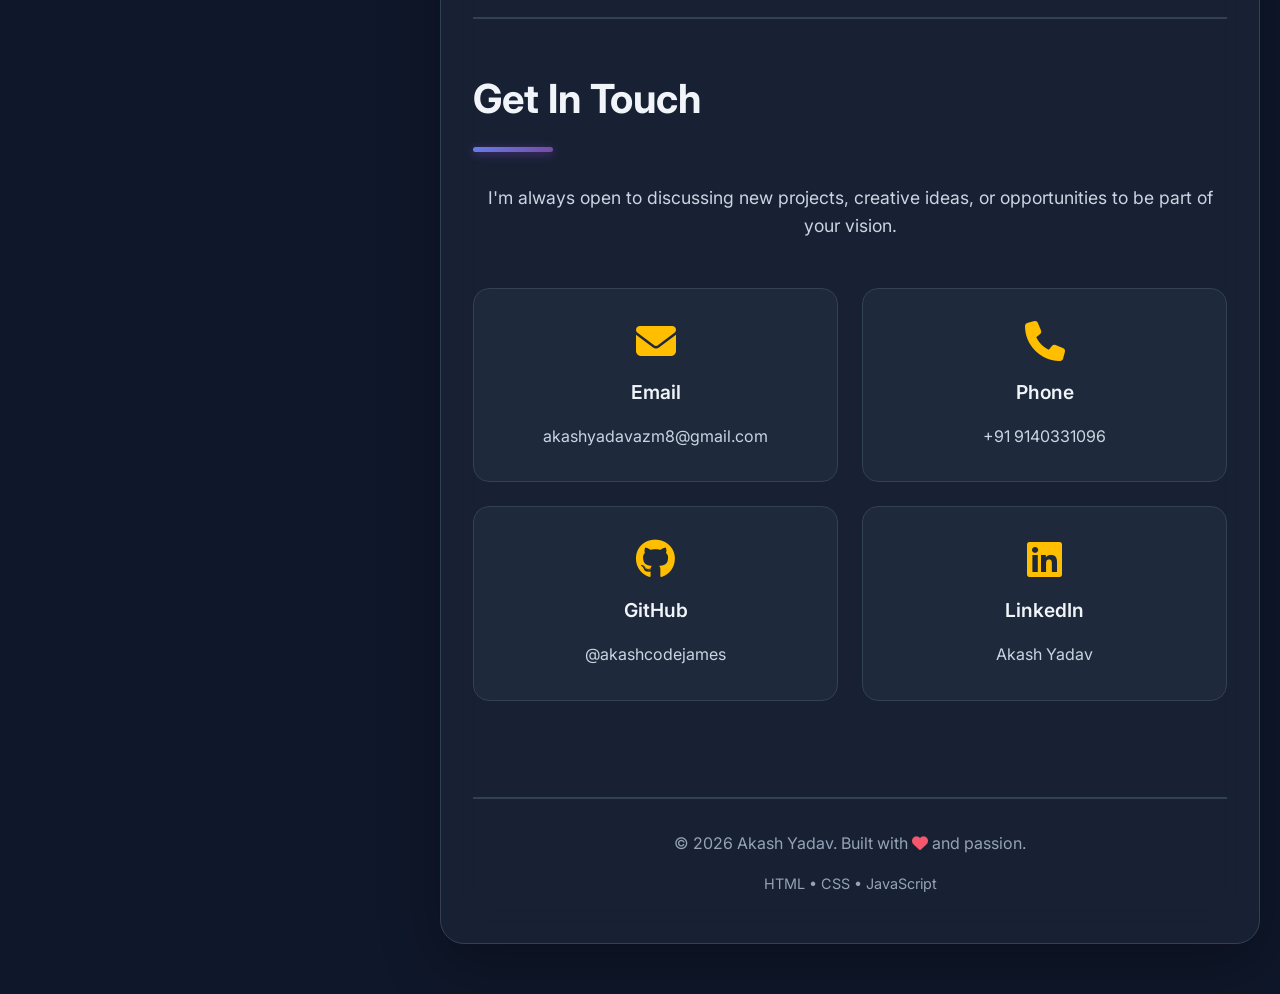
==== commit dd631f9c: "refactor: Rewrite Experience achievements for cleaner text flow - Simplified achievement bullets to " ====
--- a/index.html
+++ b/index.html
@@ -162,15 +162,15 @@
                             <ul class="achievements">
                                 <li>
                                     <i class="fas fa-check-circle"></i>
-                                    Engineered code churn analysis tool with GitHub APIs and Pandas for multiple client repositories, reducing manual code review time by&nbsp;<strong>60%</strong>&nbsp;and improving development team productivity
+                                    Built code churn analysis tool using GitHub APIs and Pandas, reducing code review time by <strong>60%</strong> for multiple client repositories
                                 </li>
                                 <li>
                                     <i class="fas fa-check-circle"></i>
-                                    Constructed automated Excel dashboards with data transformation pipelines to visualize code trends across&nbsp;<strong>20K+&nbsp;lines</strong>, enabling data-driven decisions for technical debt management
+                                    Developed automated Excel dashboards analyzing <strong>20K+ lines</strong> of code trends for data-driven technical debt management
                                 </li>
                                 <li>
                                     <i class="fas fa-check-circle"></i>
-                                    Built financial data analysis module processing large datasets daily, generating comprehensive market trend reports and predictive indicators for stock analysis
+                                    Created financial data analysis module generating daily market trend reports and predictive stock indicators
                                 </li>
                             </ul>
                         </div>
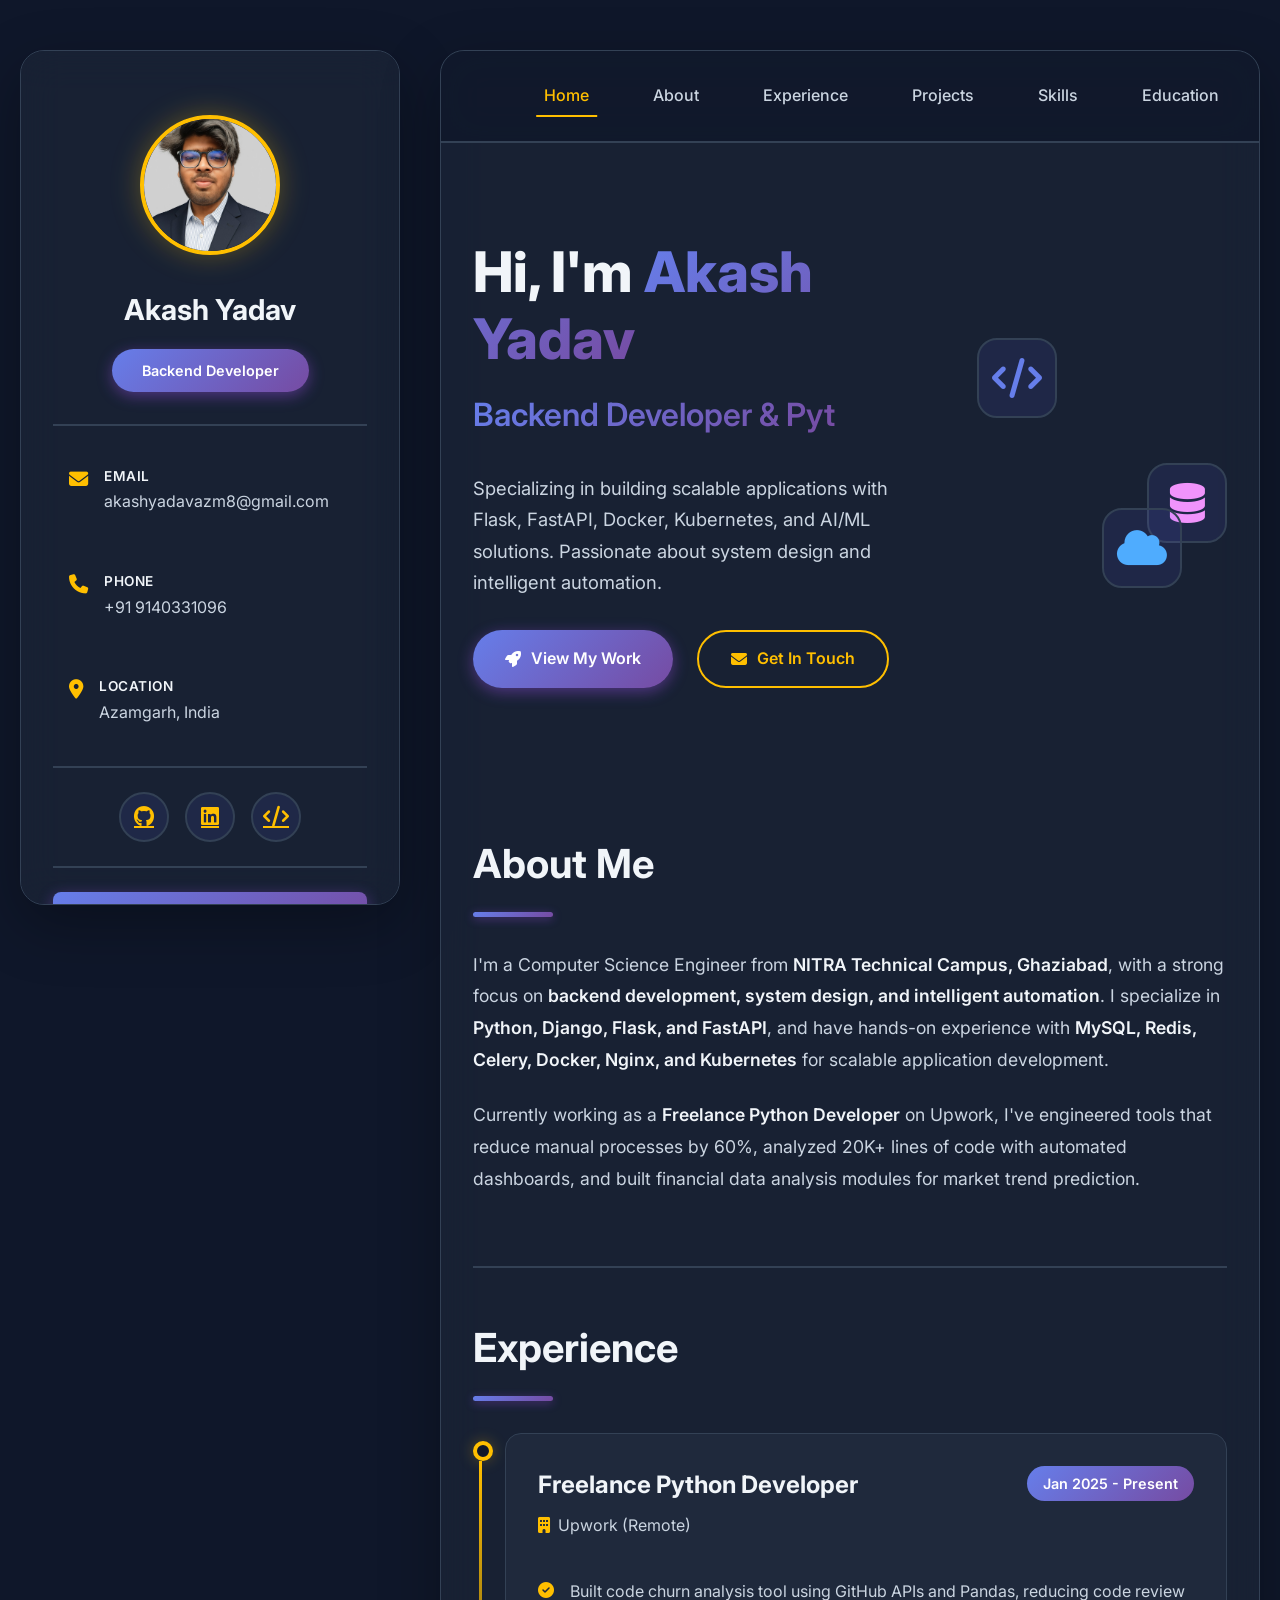
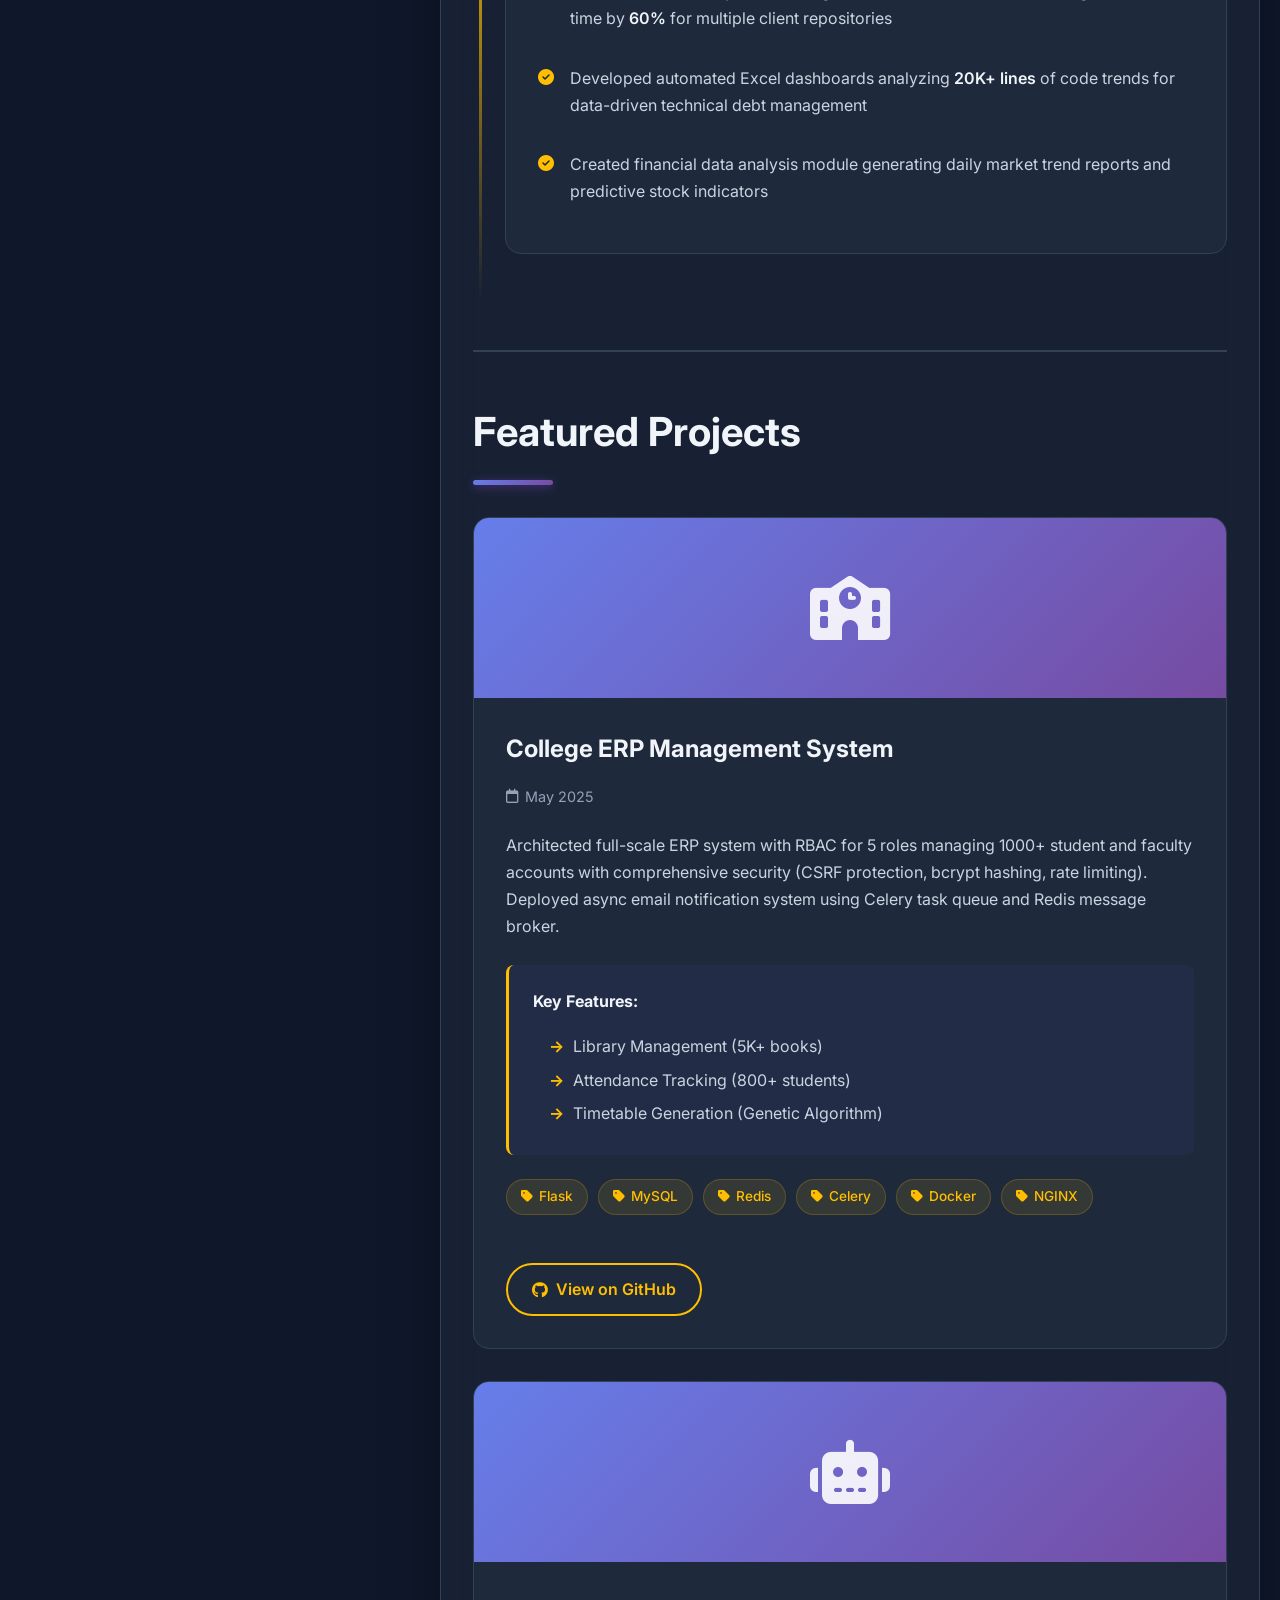
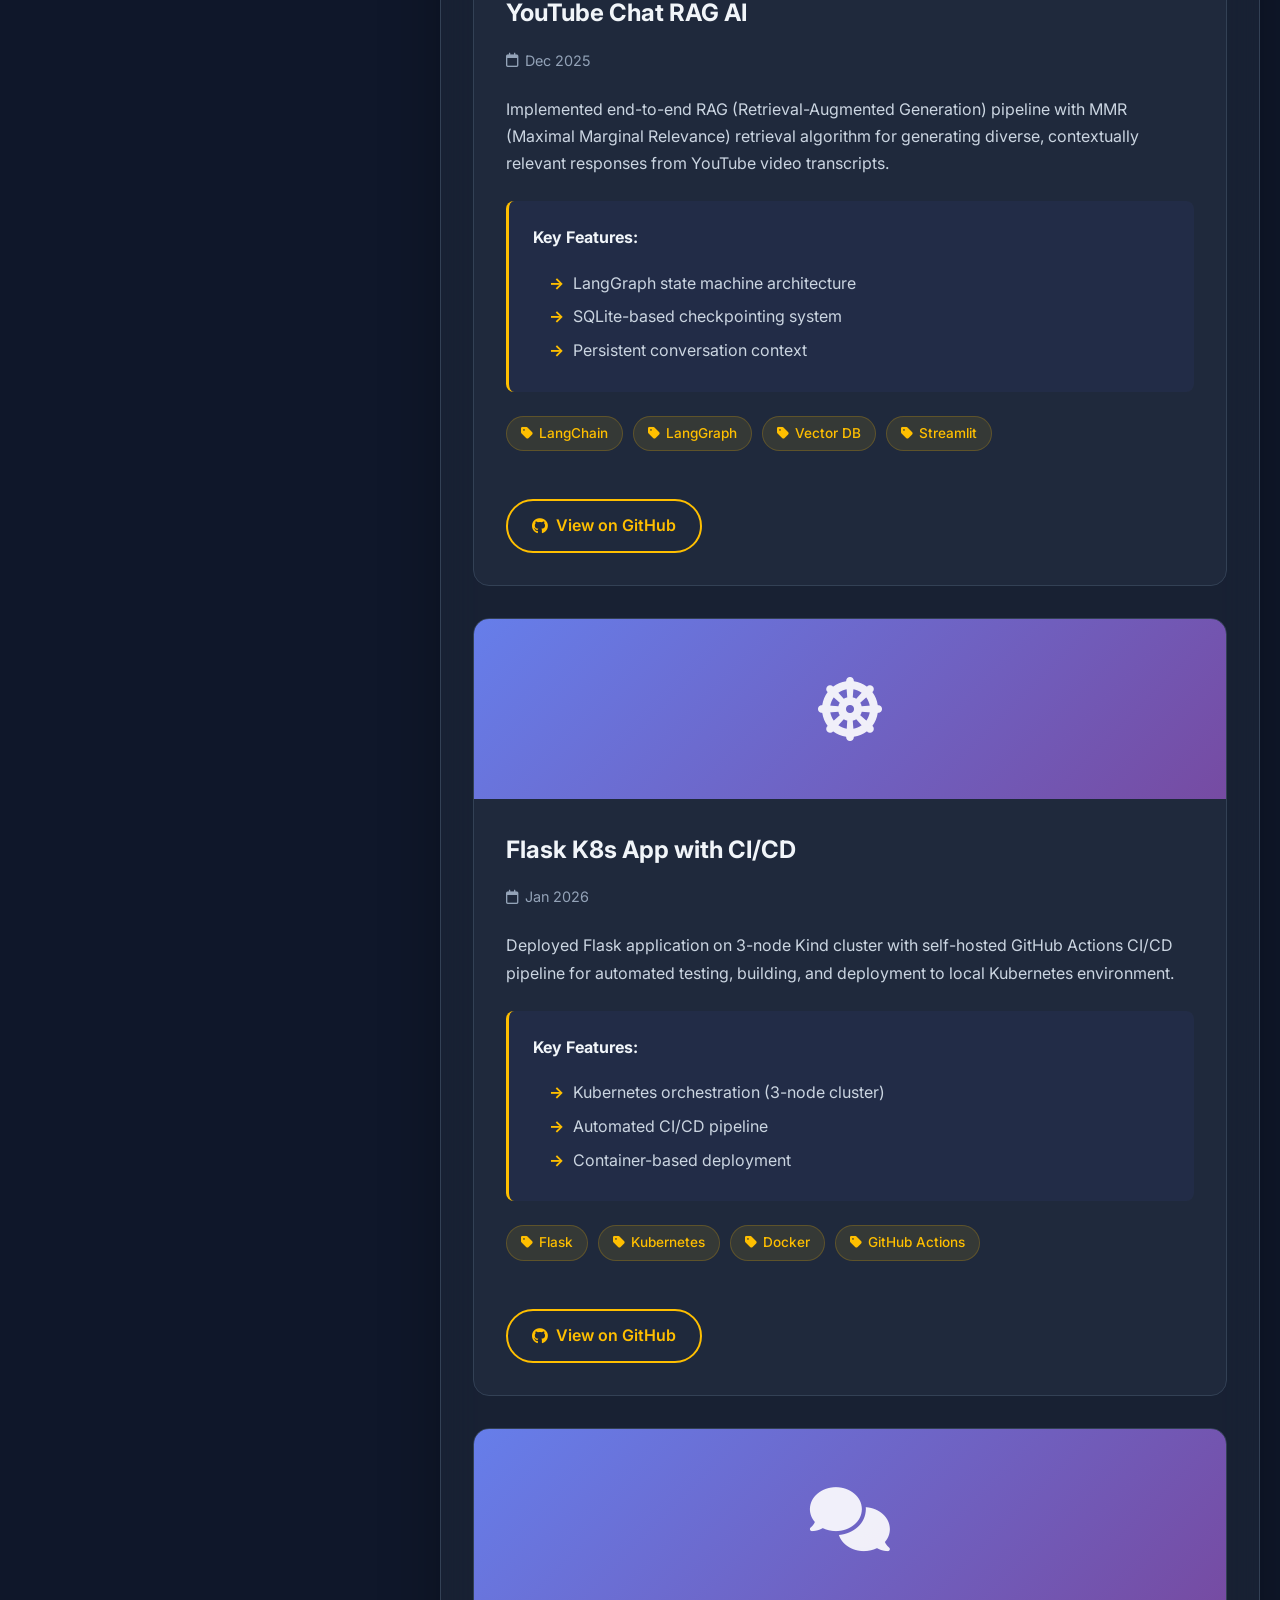
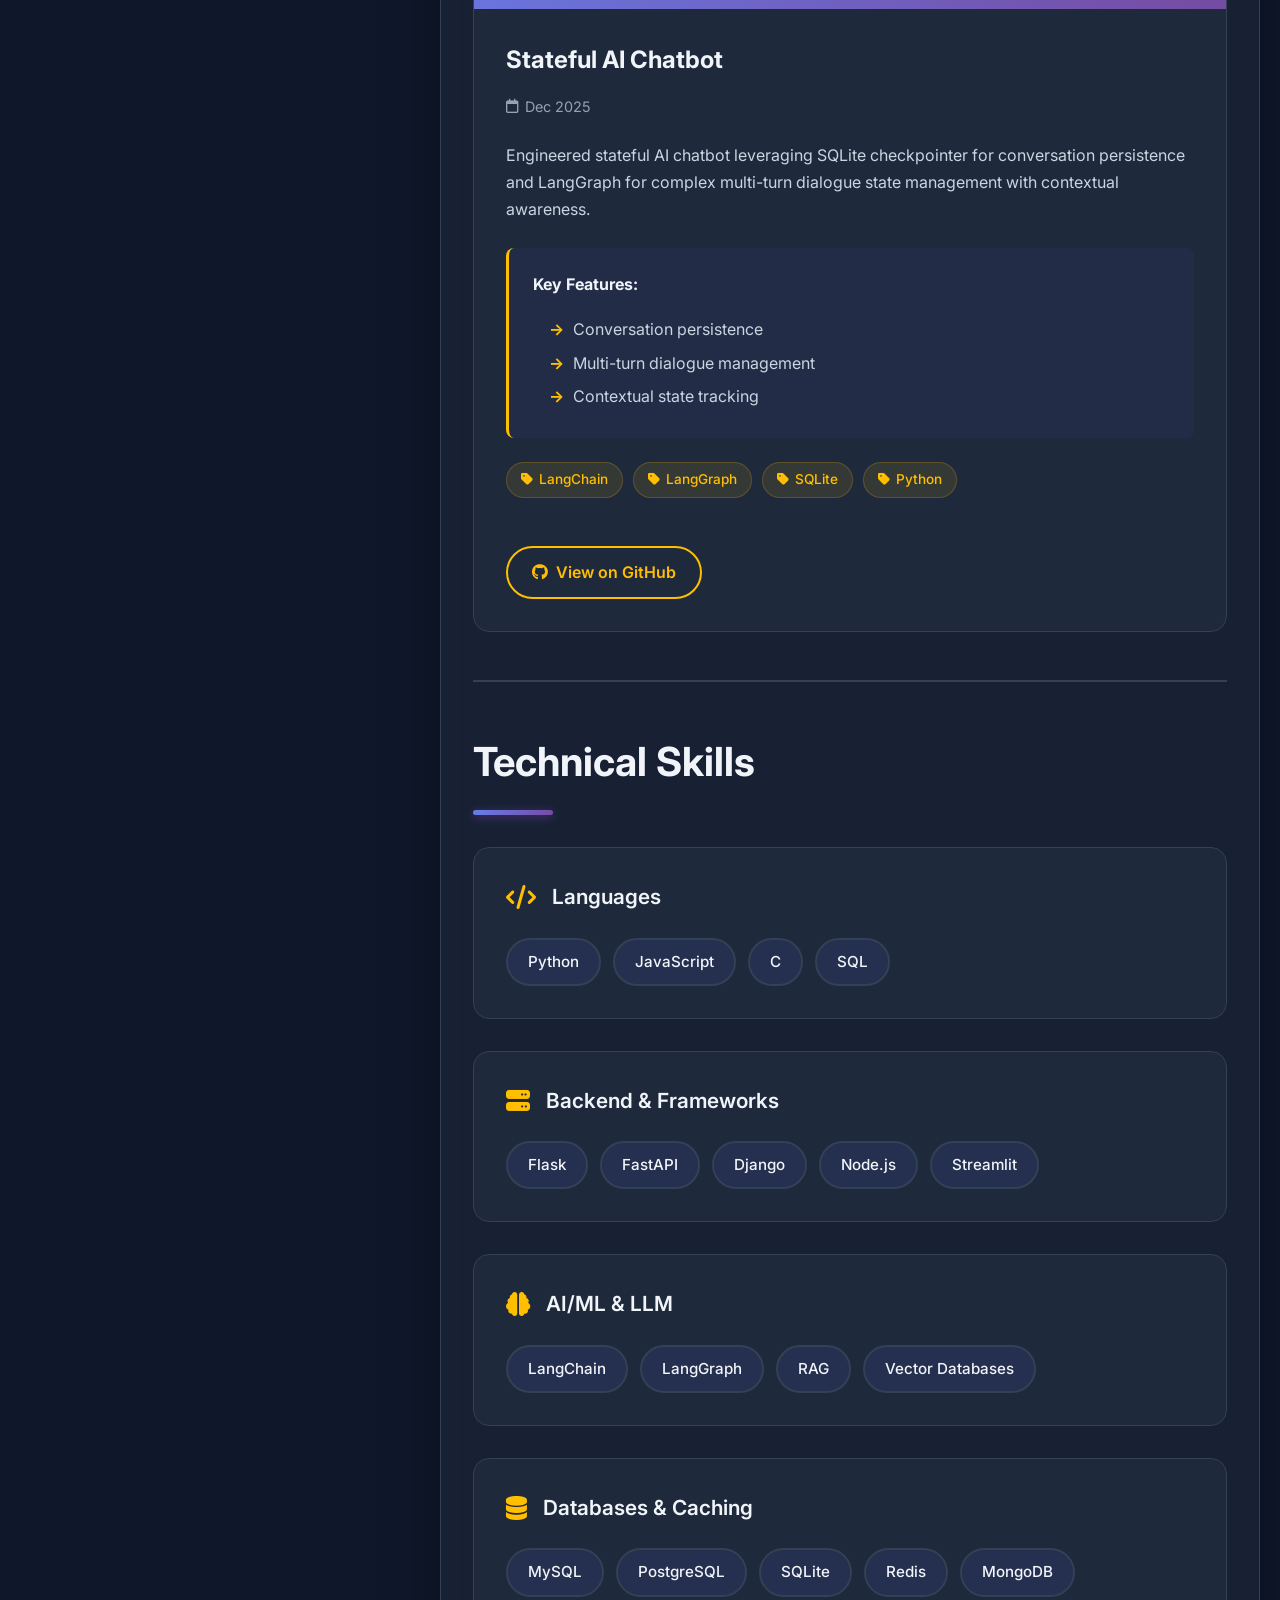
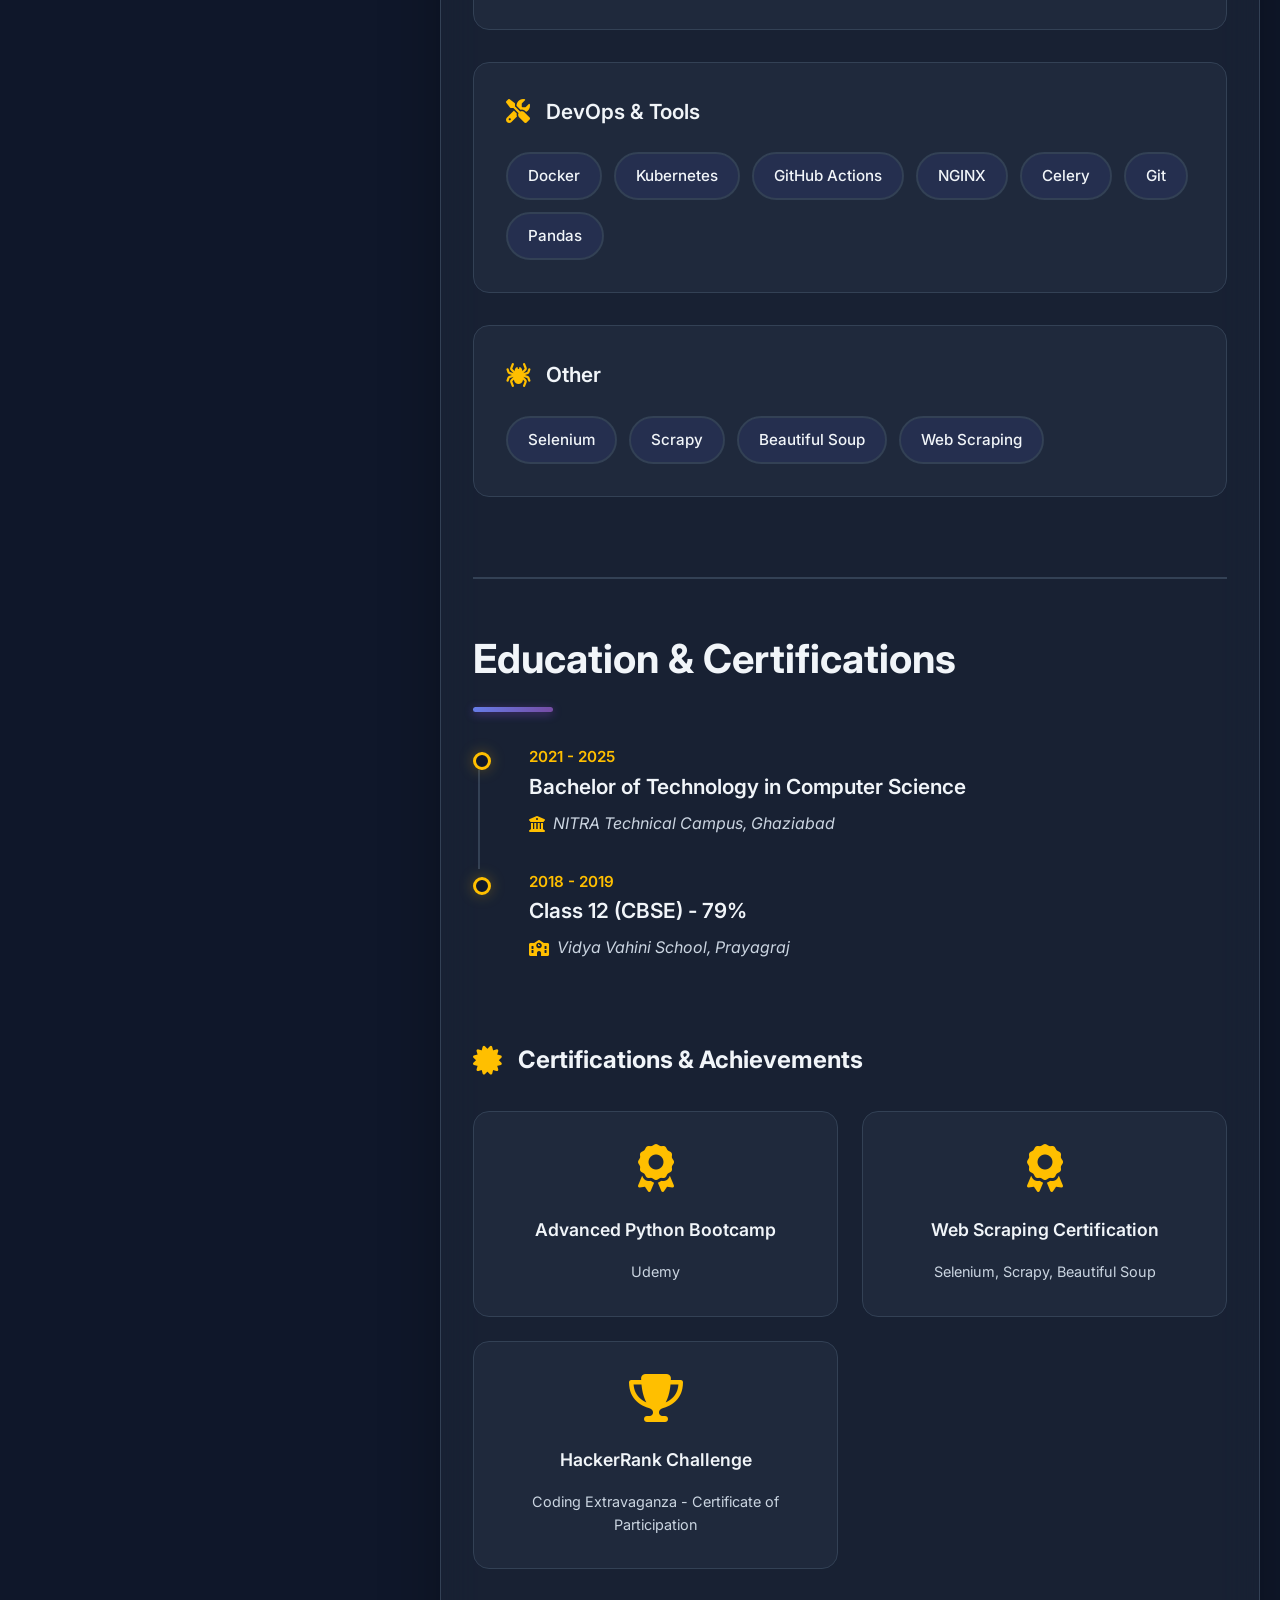
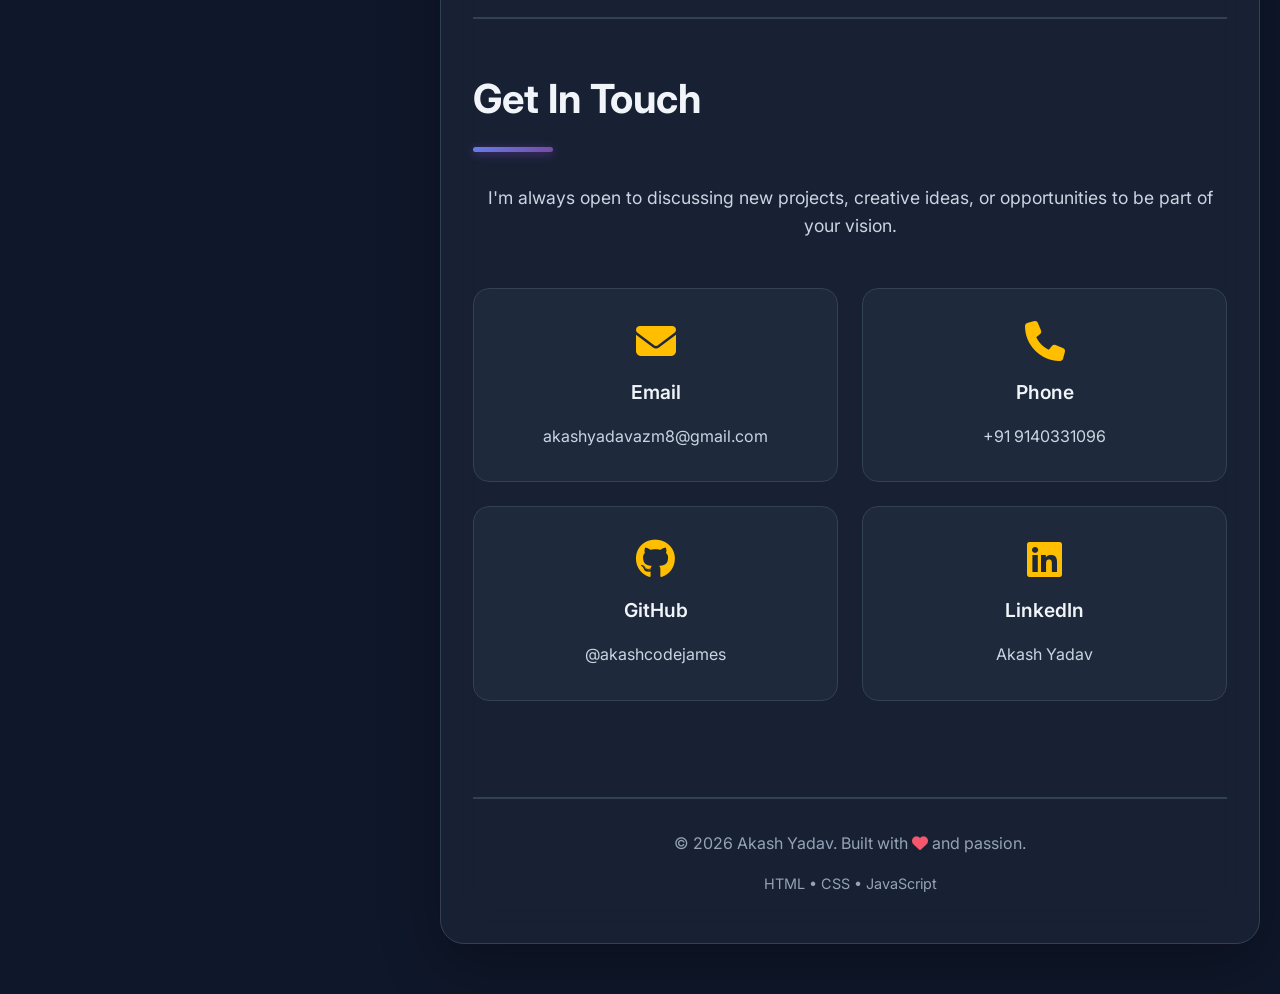
==== commit 9e9c4539: "fix: Wrap achievement text in span to fix flex layout gaps Root cause: display:flex on li caused tex" ====
--- a/index.html
+++ b/index.html
@@ -162,15 +162,15 @@
                             <ul class="achievements">
                                 <li>
                                     <i class="fas fa-check-circle"></i>
-                                    Built code churn analysis tool using GitHub APIs and Pandas, reducing code review time by <strong>60%</strong> for multiple client repositories
+                                    <span>Built code churn analysis tool using GitHub APIs and Pandas, reducing code review time by <strong>60%</strong> for multiple client repositories</span>
                                 </li>
                                 <li>
                                     <i class="fas fa-check-circle"></i>
-                                    Developed automated Excel dashboards analyzing <strong>20K+ lines</strong> of code trends for data-driven technical debt management
+                                    <span>Developed automated Excel dashboards analyzing <strong>20K+ lines</strong> of code trends for data-driven technical debt management</span>
                                 </li>
                                 <li>
                                     <i class="fas fa-check-circle"></i>
-                                    Created financial data analysis module generating daily market trend reports and predictive stock indicators
+                                    <span>Created financial data analysis module generating daily market trend reports and predictive stock indicators</span>
                                 </li>
                             </ul>
                         </div>
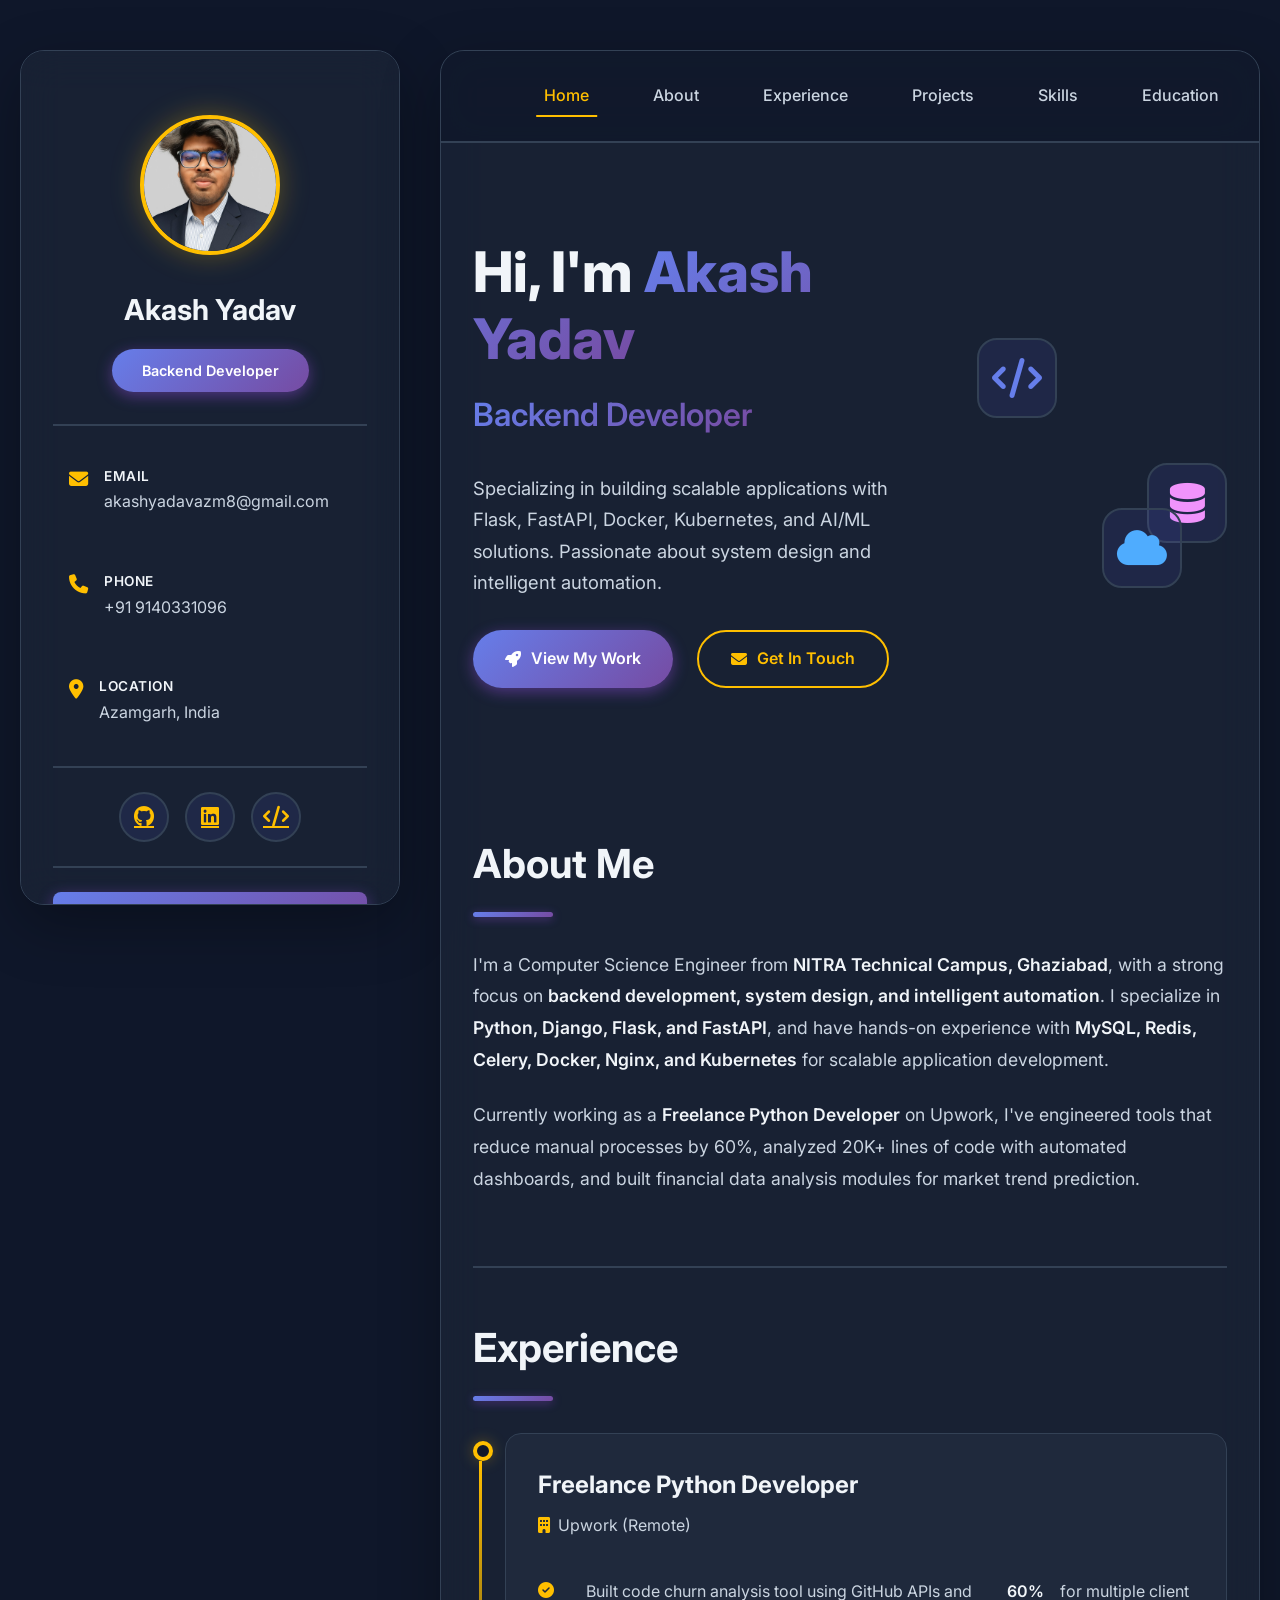
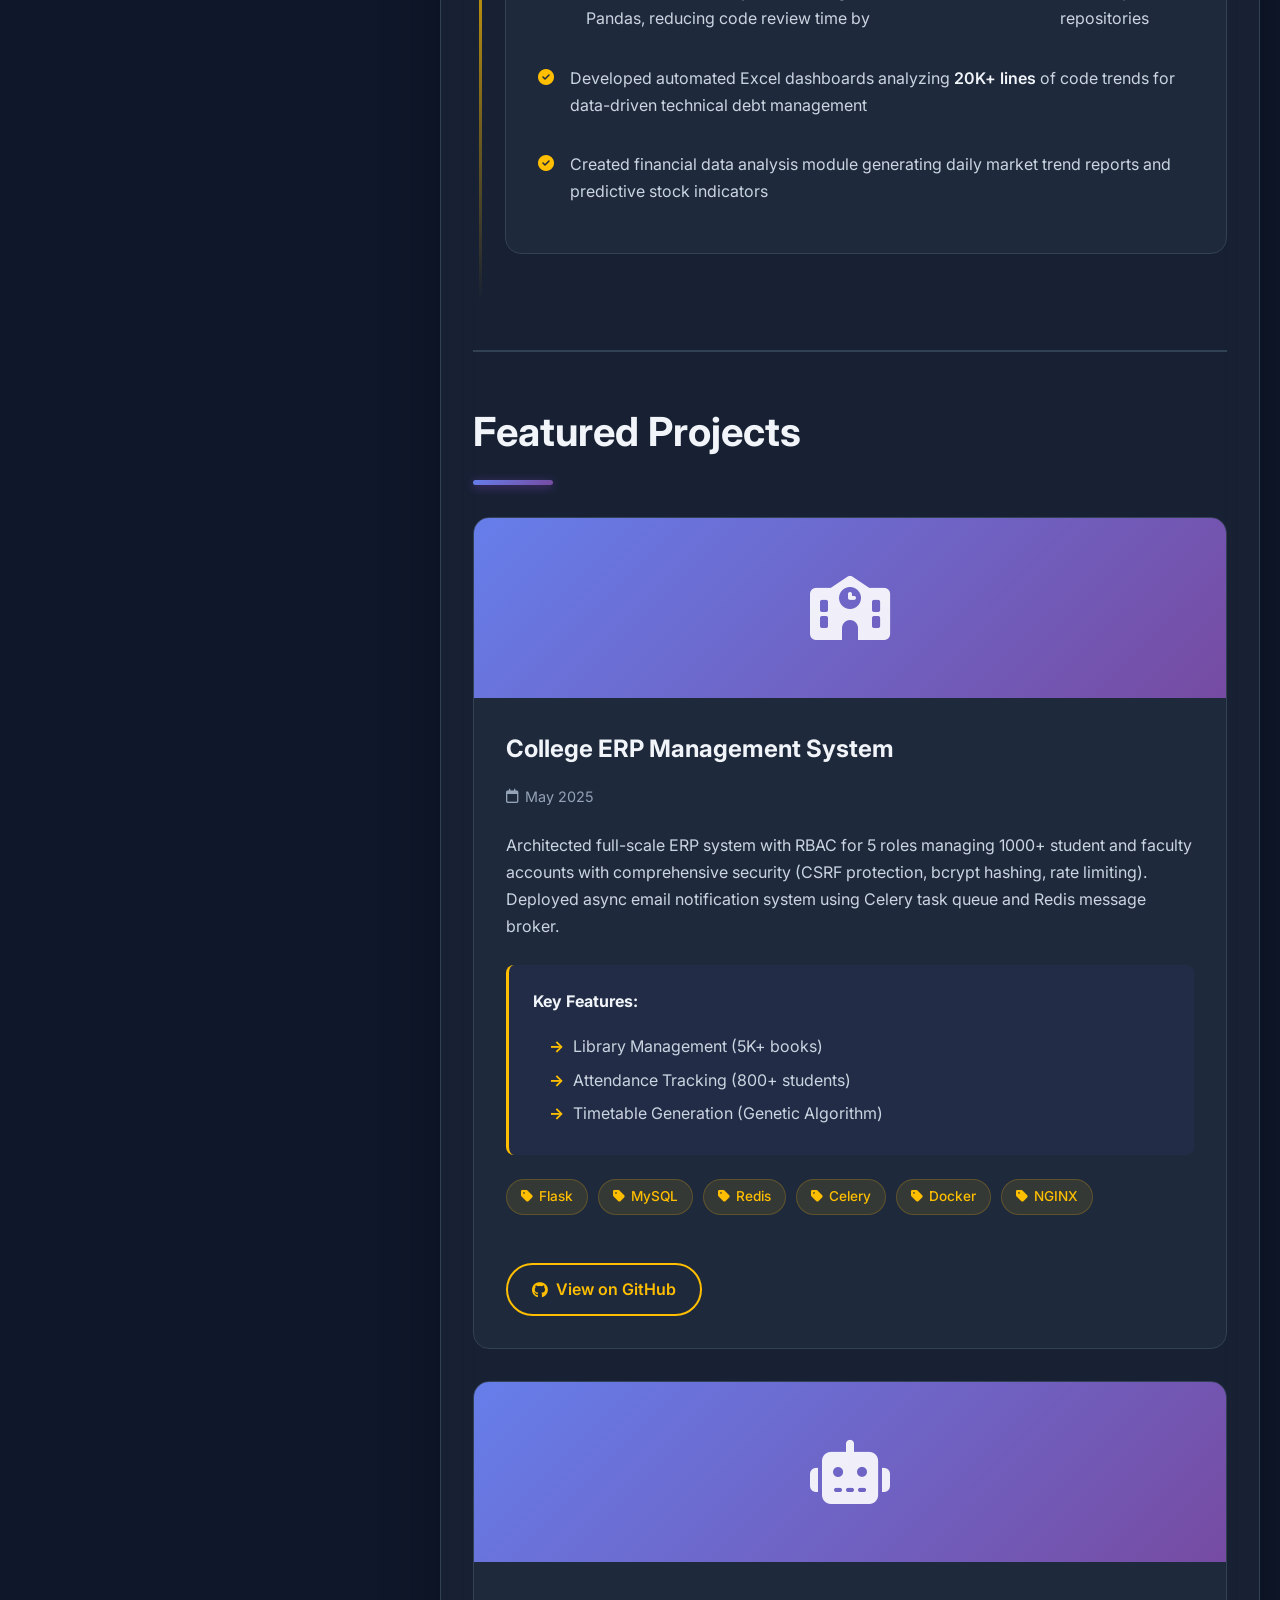
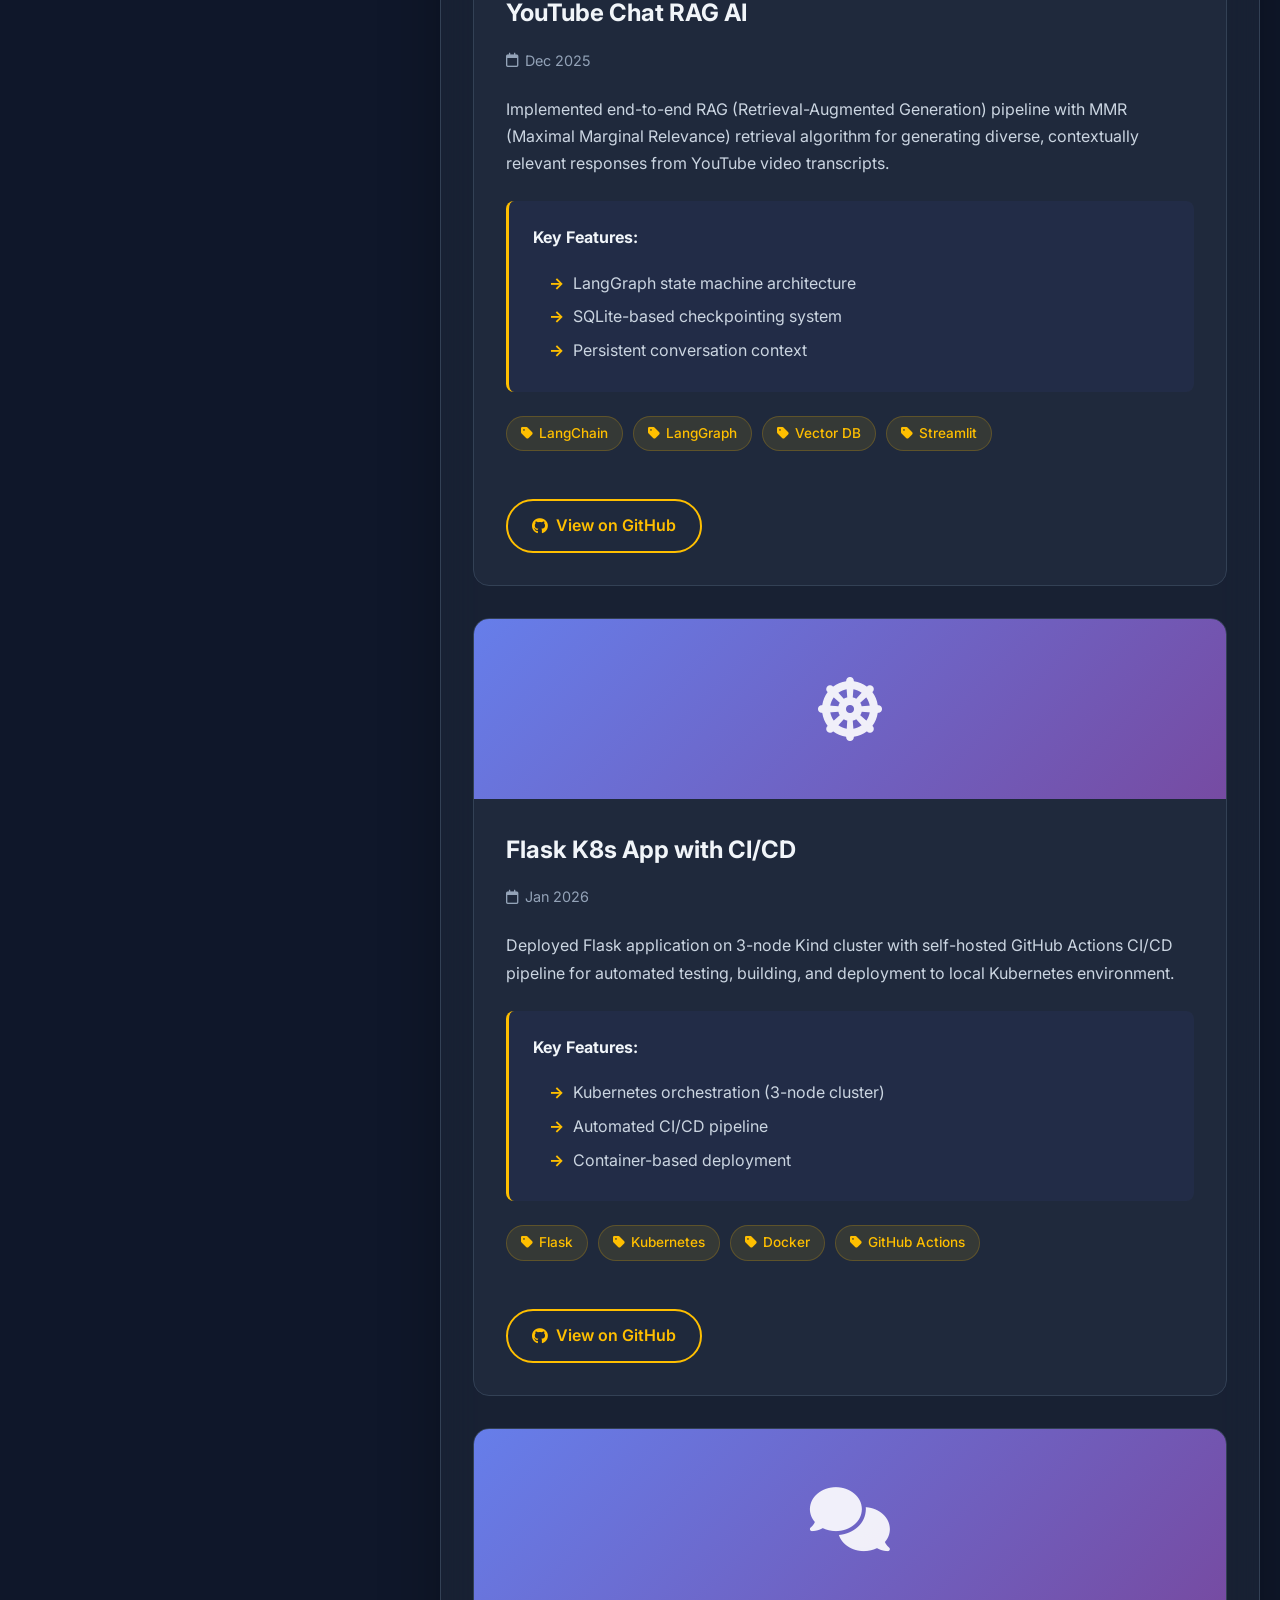
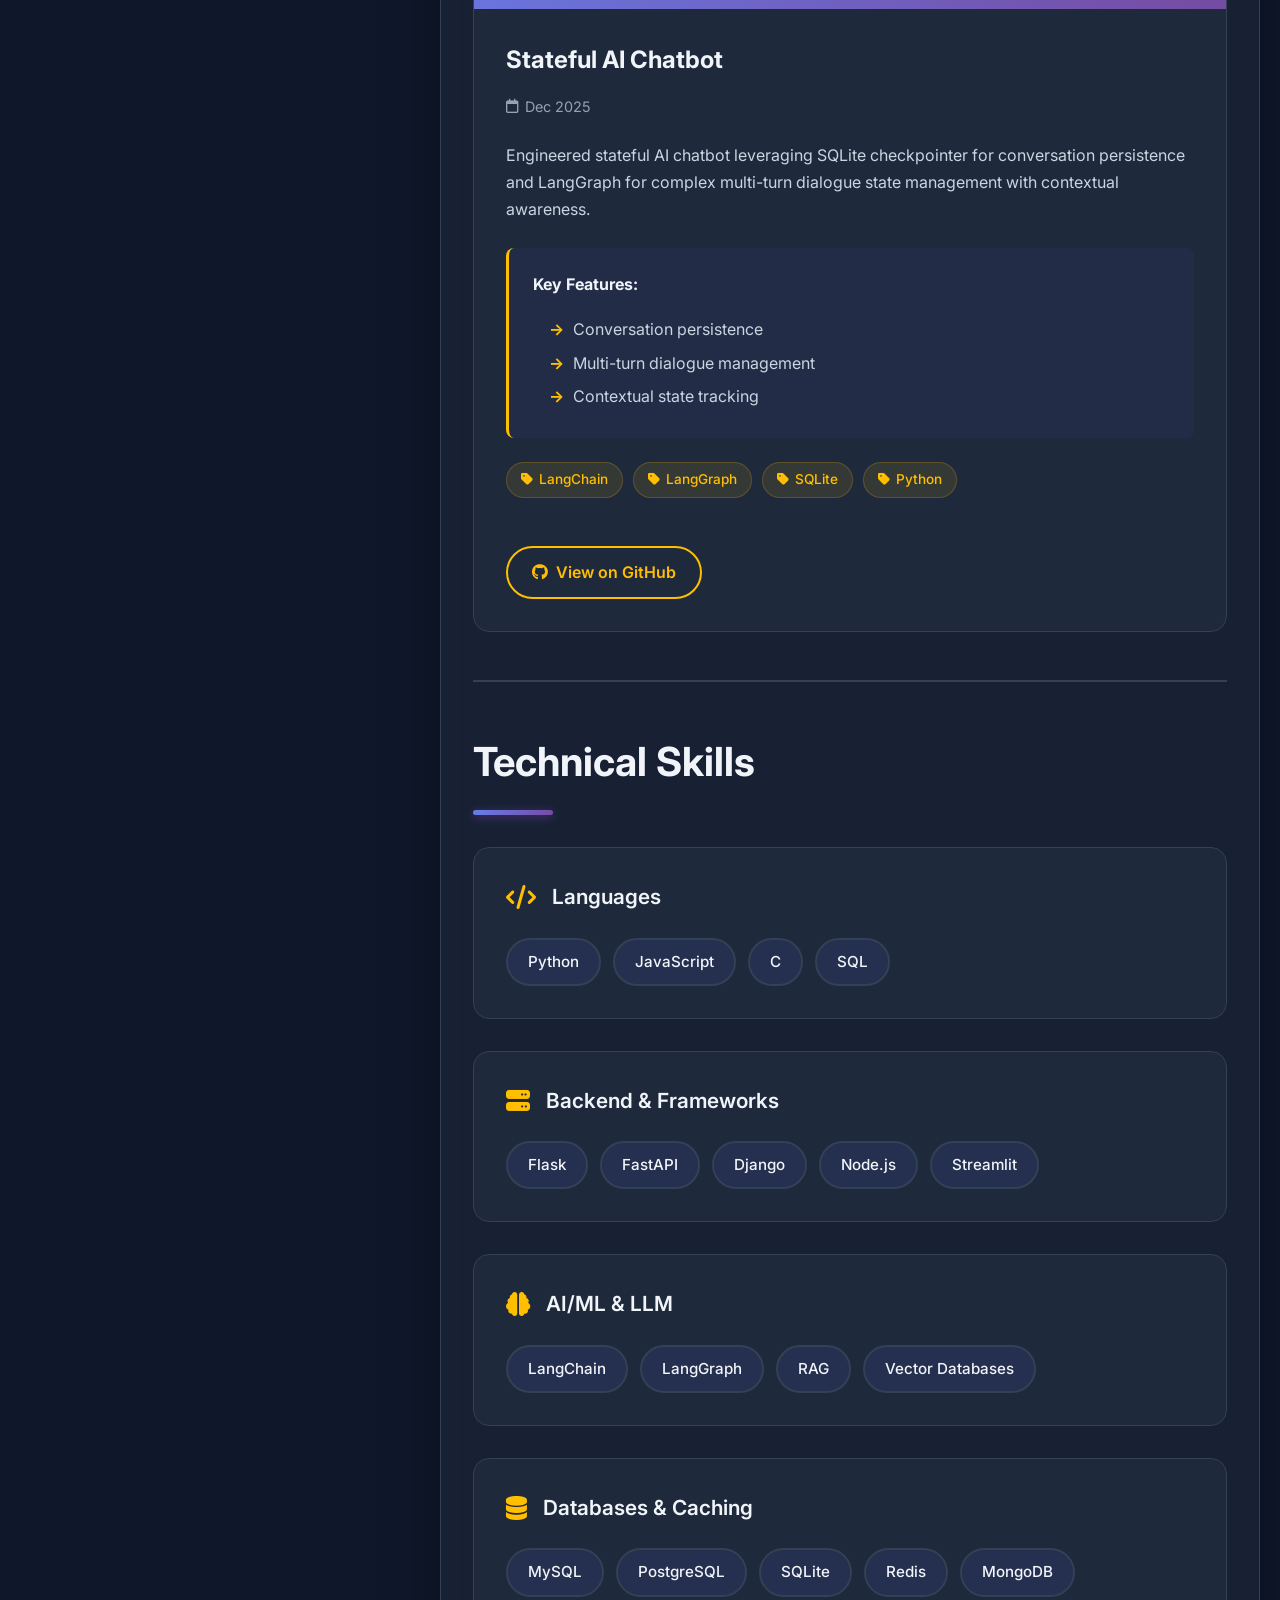
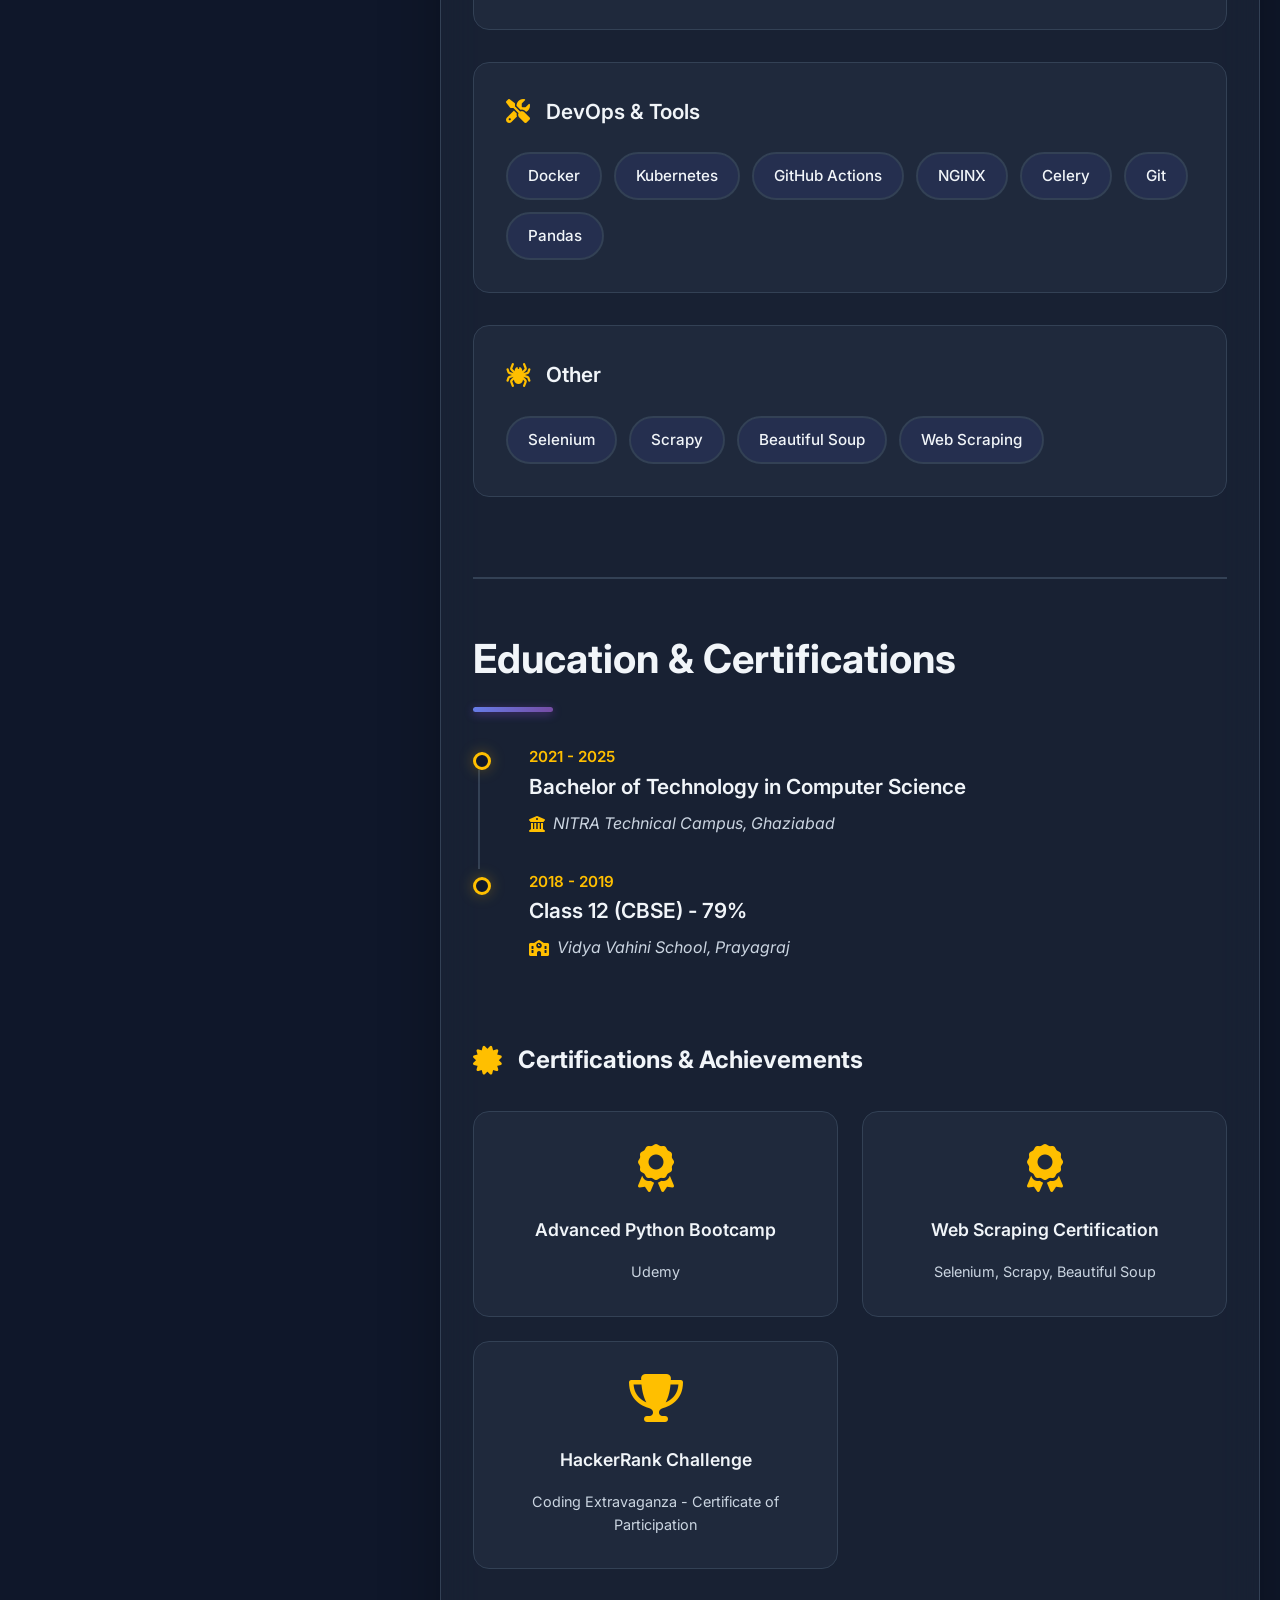
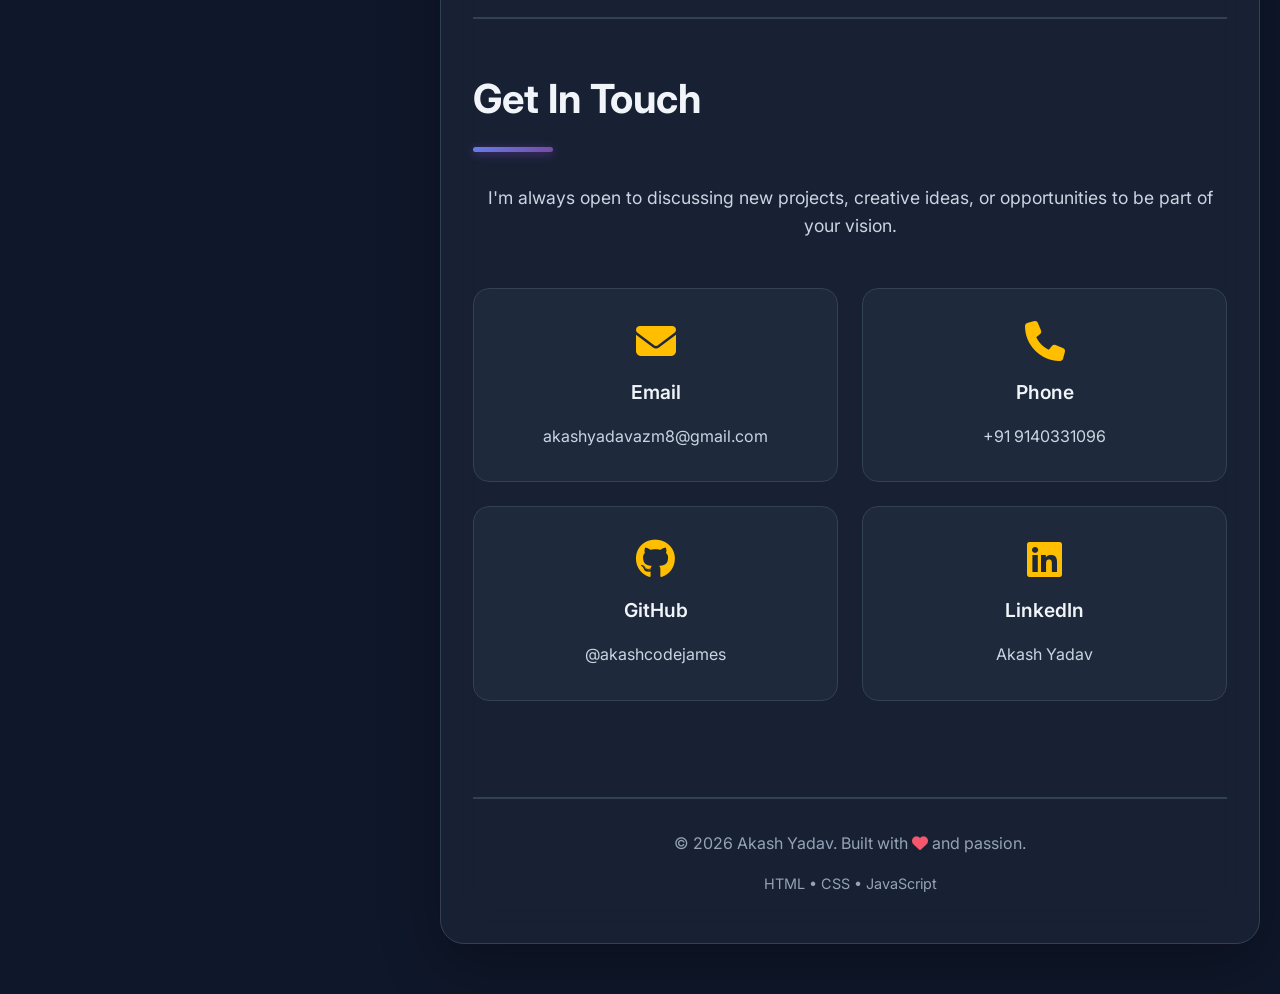
==== commit 5fb50411: "fix: Remove date from Experience section Projects were completed at different times, not all during " ====
--- a/index.html
+++ b/index.html
@@ -157,12 +157,11 @@
                                         <i class="fas fa-building"></i> Upwork (Remote)
                                     </p>
                                 </div>
-                                <span class="duration">Jan 2025 - Present</span>
                             </div>
                             <ul class="achievements">
                                 <li>
                                     <i class="fas fa-check-circle"></i>
-                                    <span>Built code churn analysis tool using GitHub APIs and Pandas, reducing code review time by <strong>60%</strong> for multiple client repositories</span>
+                                    <span></span>Built code churn analysis tool using GitHub APIs and Pandas, reducing code review time by <strong>60%</strong> for multiple client repositories</span>
                                 </li>
                                 <li>
                                     <i class="fas fa-check-circle"></i>
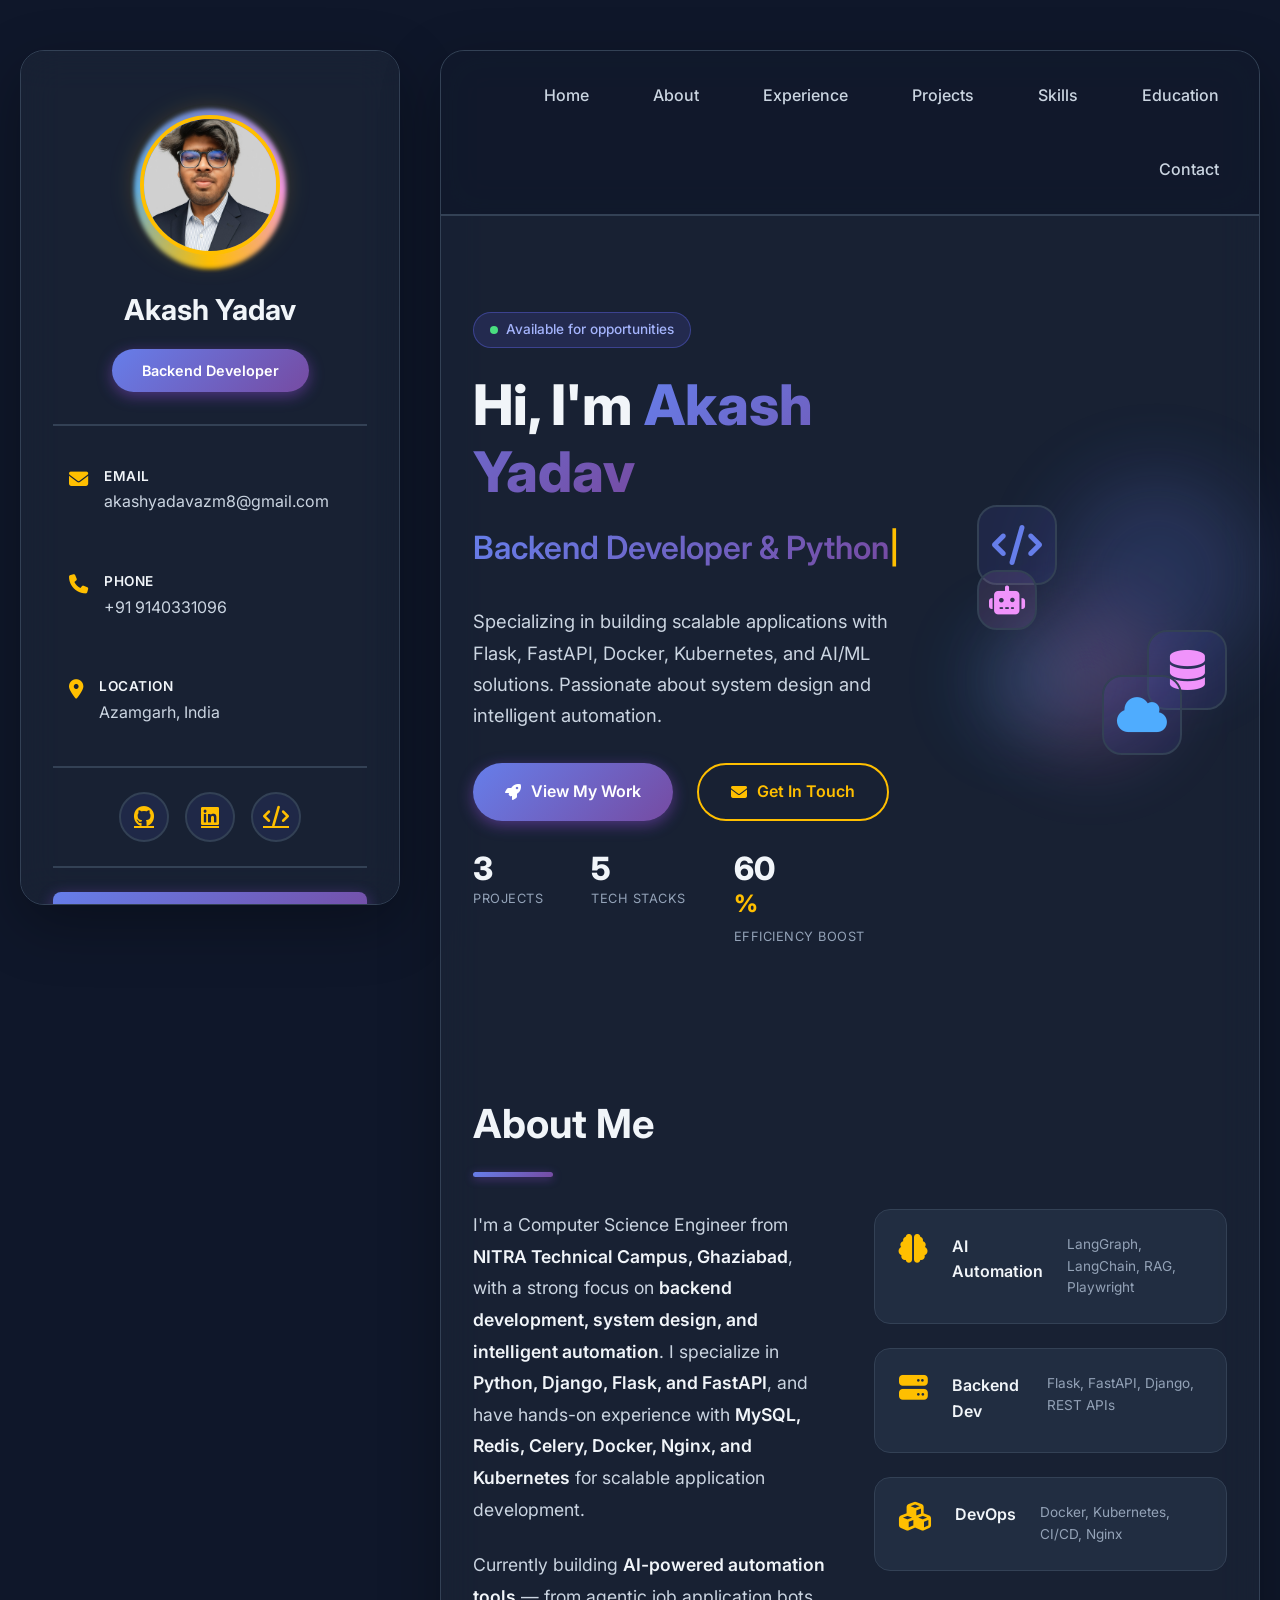
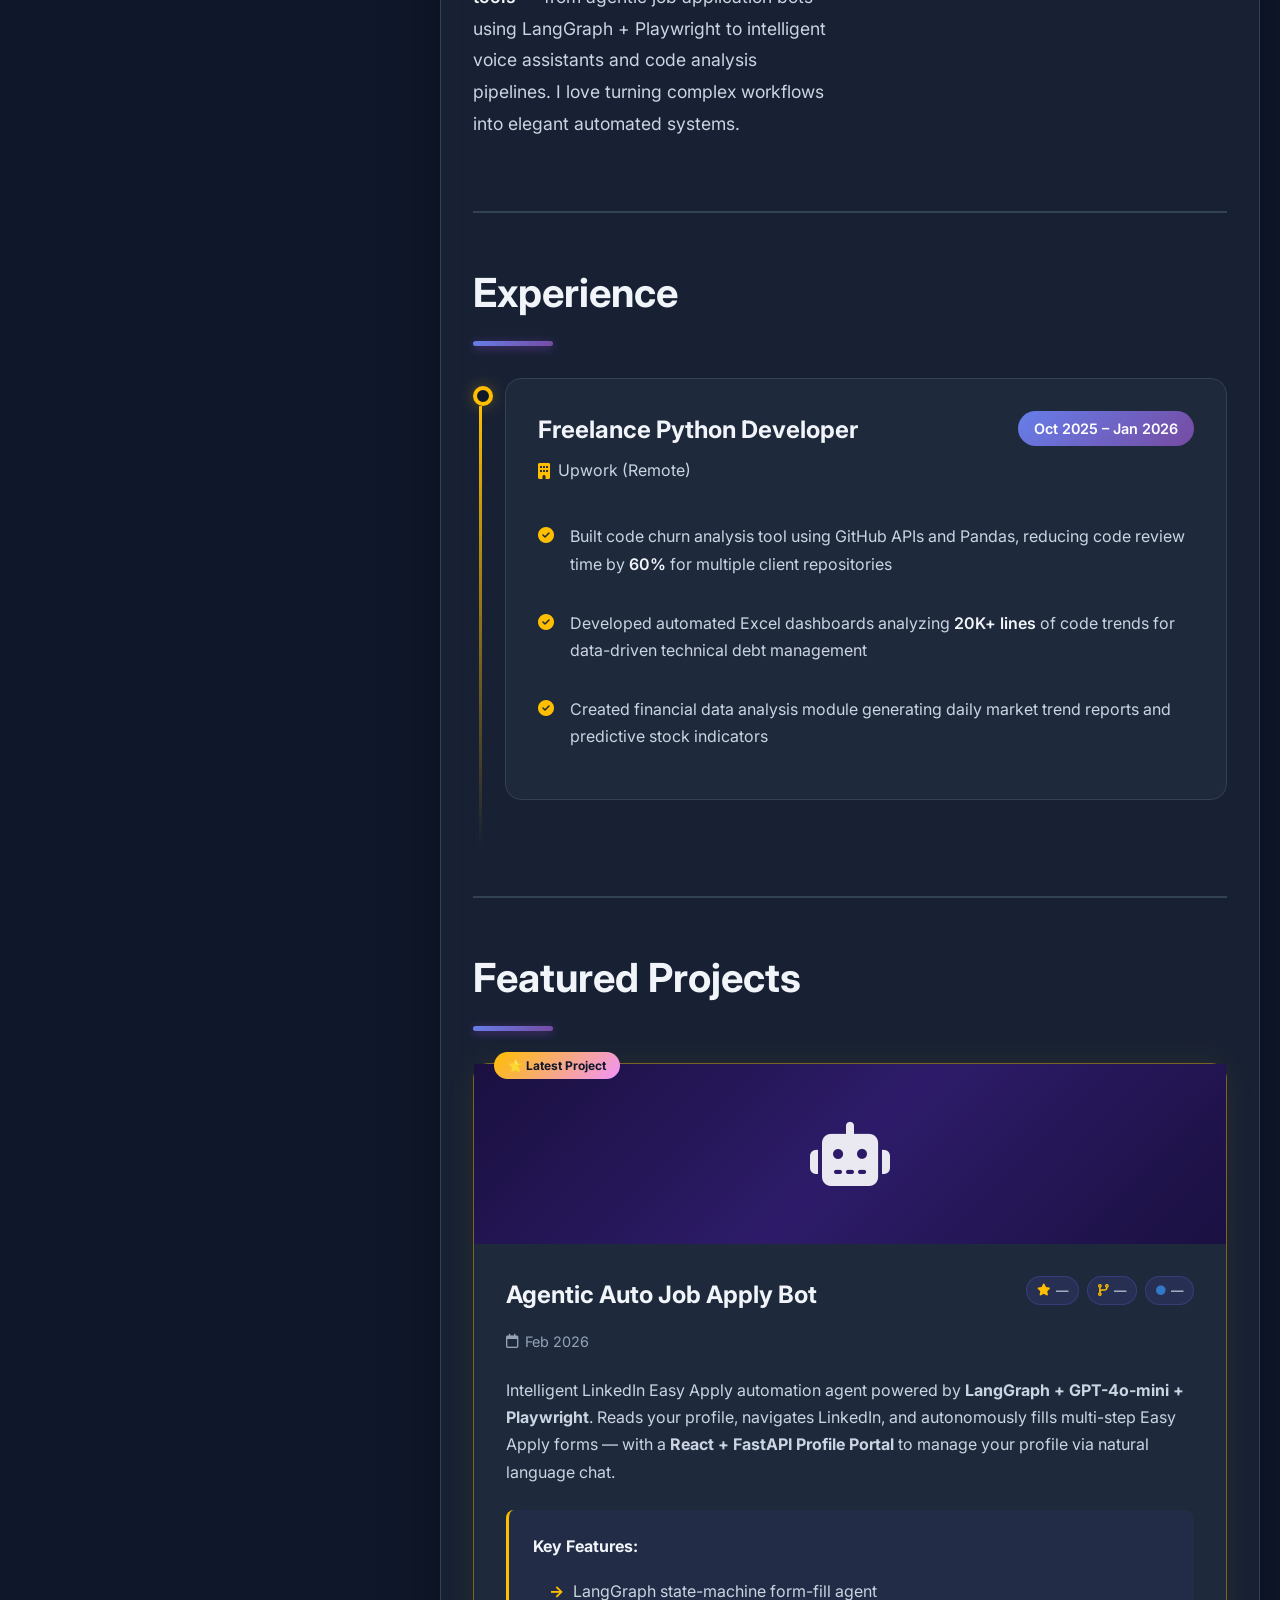
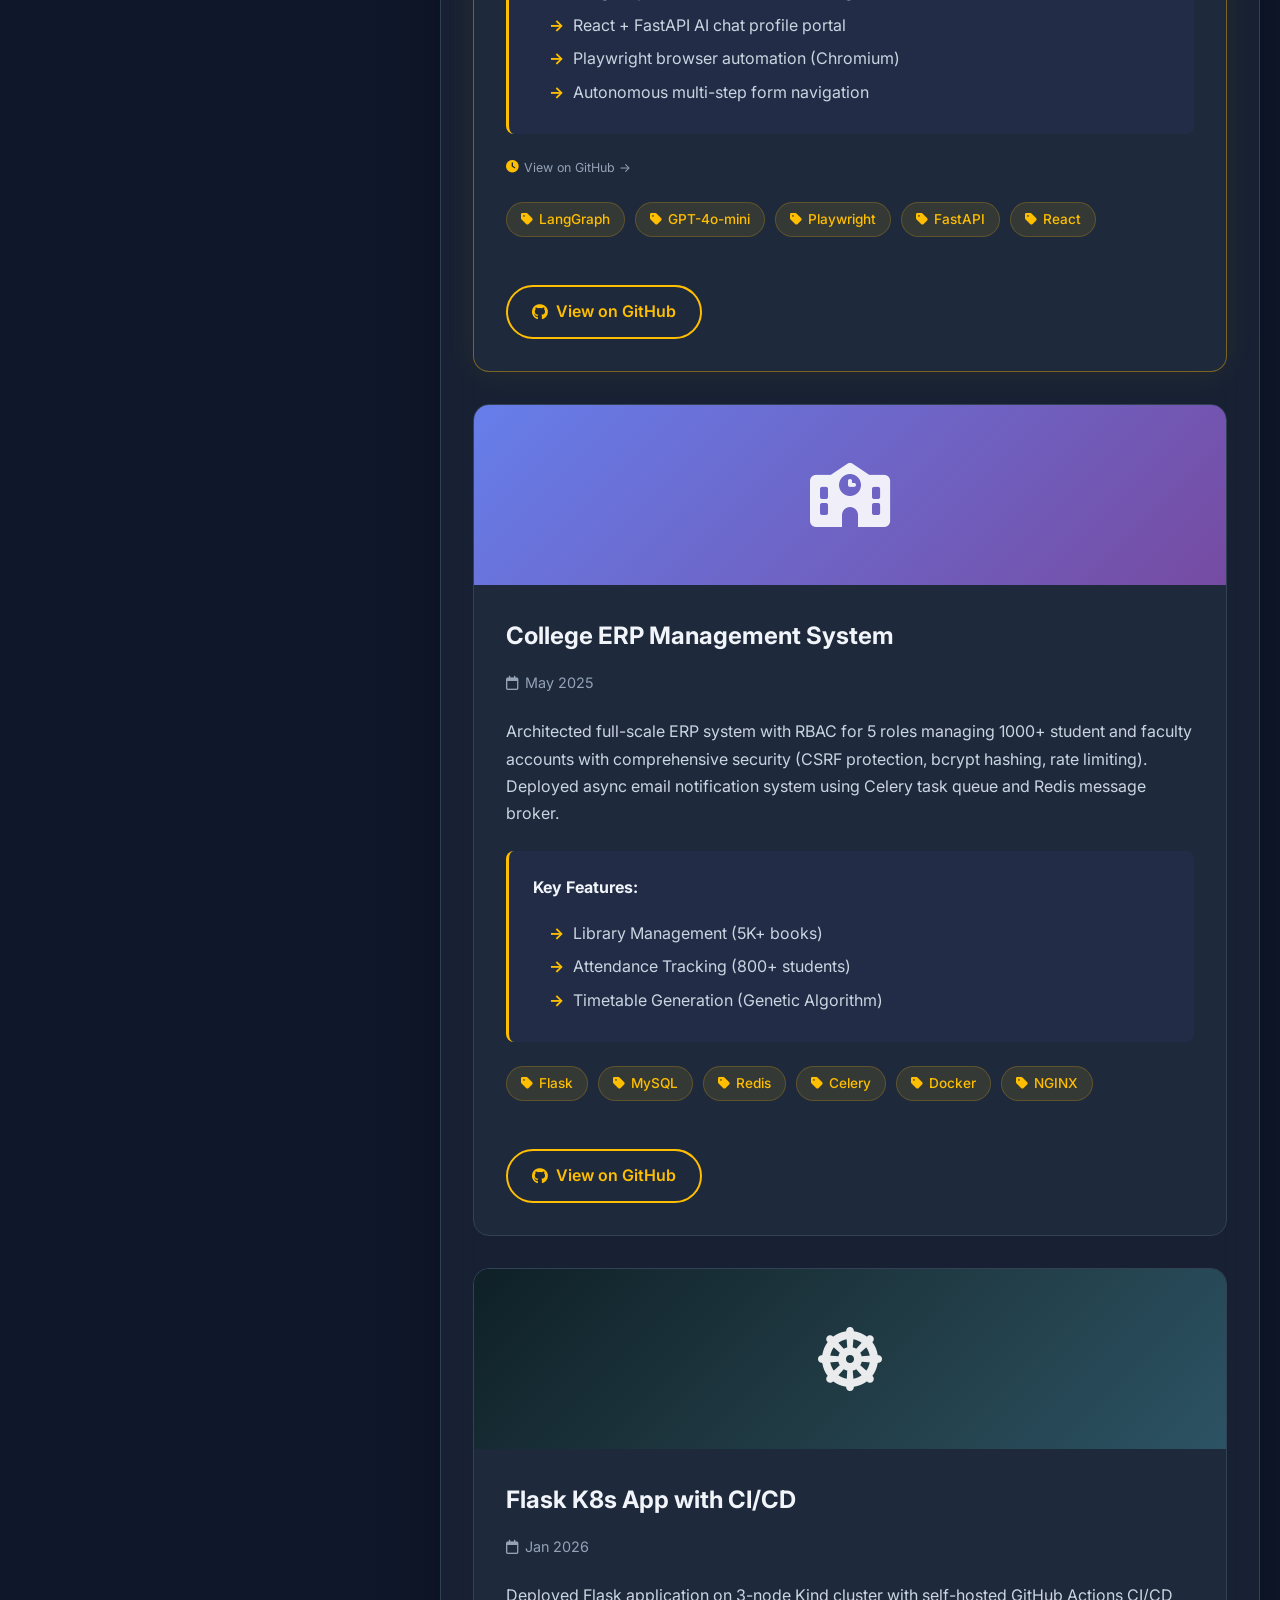
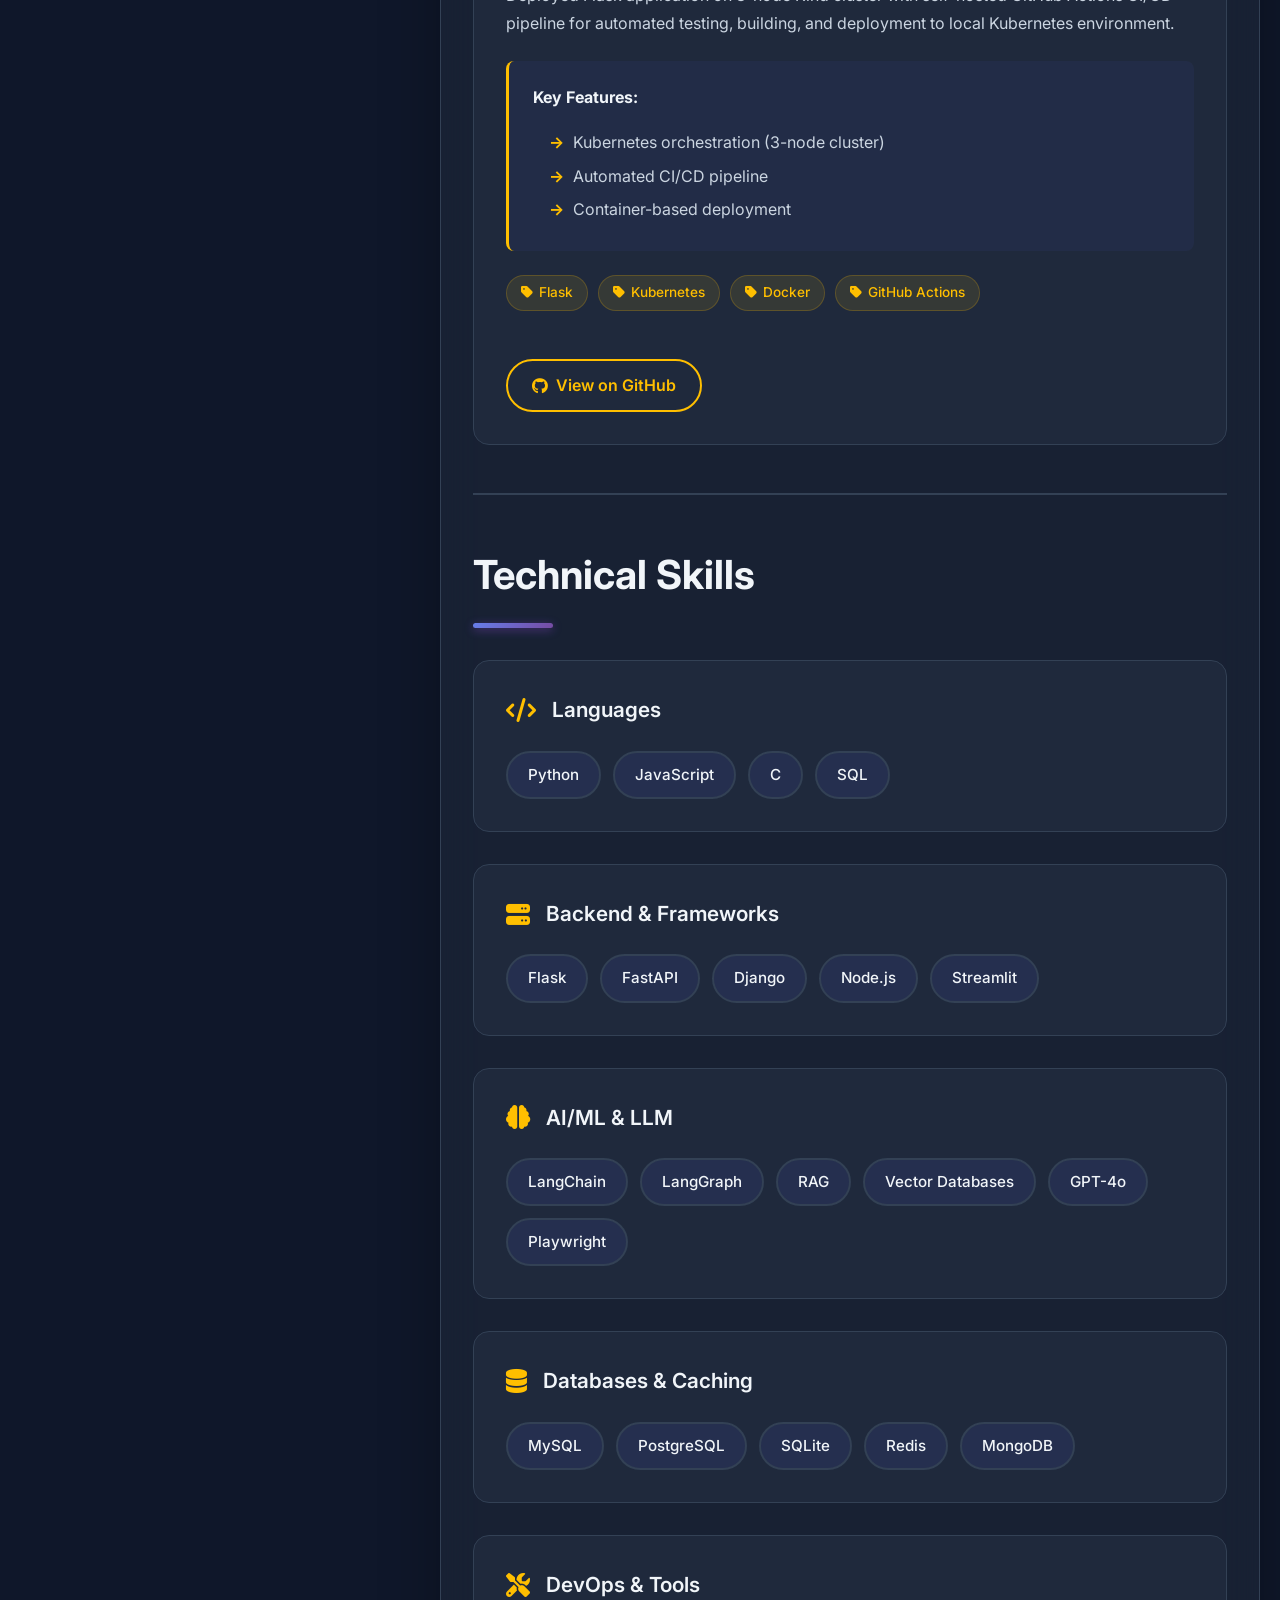
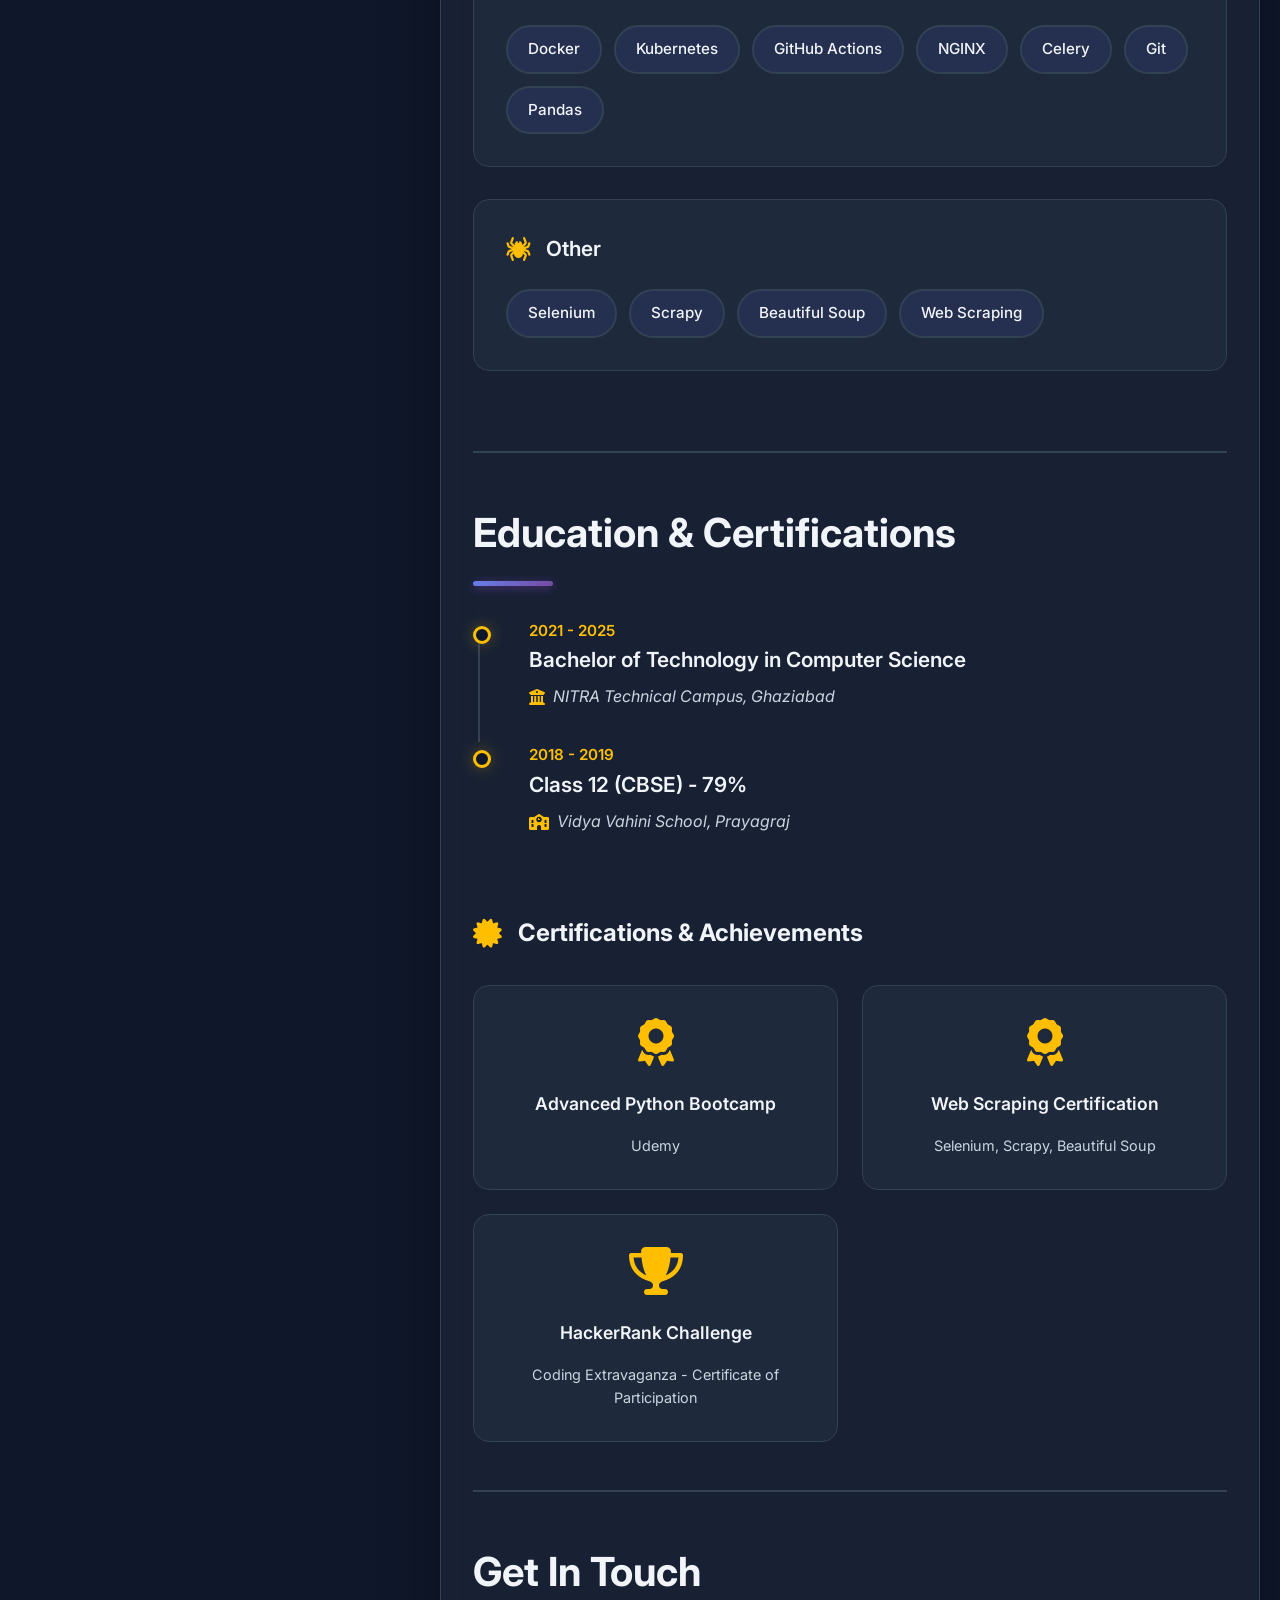
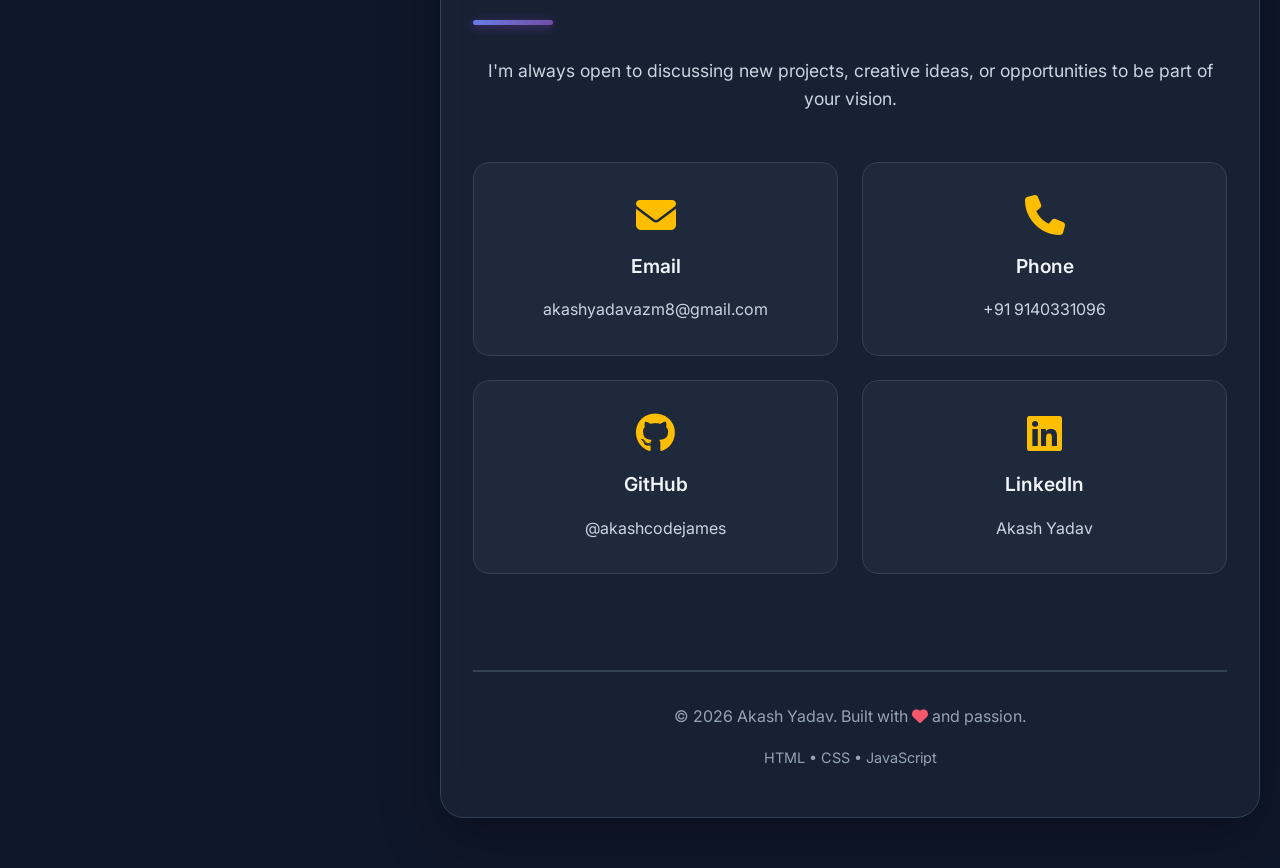
==== commit b27091b1: "feat: Add Agentic Job Apply project with live GitHub stats, mobile hamburger menu, scroll progress b" ====
--- a/index.html
+++ b/index.html
@@ -12,7 +12,7 @@
     <!-- Google Fonts -->
     <link rel="preconnect" href="https://fonts.googleapis.com">
     <link rel="preconnect" href="https://fonts.gstatic.com" crossorigin>
-    <link href="https://fonts.googleapis.com/css2?family=Inter:wght@300;400;500;600;700&display=swap" rel="stylesheet">
+    <link href="https://fonts.googleapis.com/css2?family=Inter:wght@300;400;500;600;700&family=Fira+Code:wght@400;500&display=swap" rel="stylesheet">
     
     <!-- Font Awesome -->
     <link rel="stylesheet" href="https://cdnjs.cloudflare.com/ajax/libs/font-awesome/6.5.1/css/all.min.css">
@@ -25,11 +25,33 @@
 </head>
 
 <body>
+    <!-- Scroll Progress Bar -->
+    <div id="scroll-progress"></div>
+
+    <!-- Mobile Overlay -->
+    <div class="sidebar-overlay" id="sidebarOverlay"></div>
+
     <div class="main-container">
+        <!-- Mobile Header -->
+        <header class="mobile-header">
+            <div class="mobile-logo">
+                <span class="gradient-text">Akash Yadav</span>
+            </div>
+            <button class="hamburger" id="hamburgerBtn" aria-label="Toggle menu">
+                <span></span><span></span><span></span>
+            </button>
+        </header>
+
         <!-- Sidebar -->
-        <div class="sidebar">
+        <div class="sidebar" id="sidebar">
+            <button class="sidebar-close" id="sidebarClose" aria-label="Close menu">
+                <i class="fas fa-times"></i>
+            </button>
             <div class="profile">
-                <img src="akash.jpg" alt="Akash Yadav - Backend Developer" />
+                <div class="profile-img-wrapper">
+                    <img src="akash.jpg" alt="Akash Yadav - Backend Developer" />
+                    <div class="profile-ring"></div>
+                </div>
                 <h2>Akash Yadav</h2>
                 <p>Backend Developer</p>
             </div>
@@ -59,13 +81,13 @@
             </div>
 
             <div class="social">
-                <a href="https://github.com/akashcodejames" target="_blank" aria-label="GitHub">
+                <a href="https://github.com/akashcodejames" target="_blank" aria-label="GitHub" title="GitHub">
                     <i class="fab fa-github"></i>
                 </a>
-                <a href="https://www.linkedin.com/in/akash-yadav-46796a363/" target="_blank" aria-label="LinkedIn">
+                <a href="https://www.linkedin.com/in/akash-yadav-46796a363/" target="_blank" aria-label="LinkedIn" title="LinkedIn">
                     <i class="fab fa-linkedin"></i>
                 </a>
-                <a href="https://leetcode.com/u/AkAsH_Ydv/" target="_blank" aria-label="LeetCode">
+                <a href="https://leetcode.com/u/AkAsH_Ydv/" target="_blank" aria-label="LeetCode" title="LeetCode">
                     <i class="fas fa-code"></i>
                 </a>
             </div>
@@ -87,16 +109,21 @@
                 <a href="#projects" class="nav-link">Projects</a>
                 <a href="#skills" class="nav-link">Skills</a>
                 <a href="#education" class="nav-link">Education</a>
+                <a href="#contact" class="nav-link">Contact</a>
             </nav>
 
             <!-- Hero Section -->
             <section id="hero" class="hero fade-in">
                 <div class="hero-content">
+                    <div class="hero-badge">
+                        <span class="badge-dot"></span>
+                        Available for opportunities
+                    </div>
                     <h1 class="hero-title">
                         Hi, I'm <span class="gradient-text">Akash Yadav</span>
                     </h1>
                     <h2 class="hero-subtitle">
-                        <span class="typing-text">Backend Developer & Python Engineer</span>
+                        <span class="typing-text"></span><span class="cursor">|</span>
                     </h2>
                     <p class="hero-description">
                         Specializing in building scalable applications with Flask, FastAPI, Docker, Kubernetes, 
@@ -110,8 +137,25 @@
                             <i class="fas fa-envelope"></i> Get In Touch
                         </a>
                     </div>
+                    <div class="hero-stats">
+                        <div class="hero-stat">
+                            <span class="stat-number" data-target="3">0</span>
+                            <span class="stat-label">Projects</span>
+                        </div>
+                        <div class="hero-stat">
+                            <span class="stat-number" data-target="5">0</span>
+                            <span class="stat-label">Tech Stacks</span>
+                        </div>
+                        <div class="hero-stat">
+                            <span class="stat-number" data-target="60">0</span><span class="stat-suffix">%</span>
+                            <span class="stat-label">Efficiency Boost</span>
+                        </div>
+                    </div>
                 </div>
                 <div class="hero-animation">
+                    <div class="orb orb-1"></div>
+                    <div class="orb orb-2"></div>
+                    <div class="orb orb-3"></div>
                     <div class="floating-code">
                         <i class="fas fa-code"></i>
                     </div>
@@ -120,6 +164,9 @@
                     </div>
                     <div class="floating-cloud">
                         <i class="fas fa-cloud"></i>
+                    </div>
+                    <div class="floating-robot">
+                        <i class="fas fa-robot"></i>
                     </div>
                 </div>
             </section>
@@ -128,17 +175,38 @@
             <section id="about" class="about fade-in">
                 <h2 class="heading">About Me</h2>
                 <div class="line"></div>
-                <p class="content">
-                    I'm a Computer Science Engineer from <strong>NITRA Technical Campus, Ghaziabad</strong>, with a strong 
-                    focus on <strong>backend development, system design, and intelligent automation</strong>. I specialize in 
-                    <strong>Python, Django, Flask, and FastAPI</strong>, and have hands-on experience with 
-                    <strong>MySQL, Redis, Celery, Docker, Nginx, and Kubernetes</strong> for scalable application development.
-                </p>
-                <p class="content">
-                    Currently working as a <strong>Freelance Python Developer</strong> on Upwork, I've engineered tools that 
-                    reduce manual processes by 60%, analyzed 20K+ lines of code with automated dashboards, and built financial 
-                    data analysis modules for market trend prediction.
-                </p>
+                <div class="about-grid">
+                    <div class="about-text">
+                        <p class="content">
+                            I'm a Computer Science Engineer from <strong>NITRA Technical Campus, Ghaziabad</strong>, with a strong 
+                            focus on <strong>backend development, system design, and intelligent automation</strong>. I specialize in 
+                            <strong>Python, Django, Flask, and FastAPI</strong>, and have hands-on experience with 
+                            <strong>MySQL, Redis, Celery, Docker, Nginx, and Kubernetes</strong> for scalable application development.
+                        </p>
+                        <p class="content">
+                            Currently building <strong>AI-powered automation tools</strong> — from agentic job application bots using 
+                            LangGraph + Playwright to intelligent voice assistants and code analysis pipelines. I love turning 
+                            complex workflows into elegant automated systems.
+                        </p>
+                    </div>
+                    <div class="about-cards">
+                        <div class="about-card">
+                            <i class="fas fa-brain"></i>
+                            <h4>AI Automation</h4>
+                            <p>LangGraph, LangChain, RAG, Playwright</p>
+                        </div>
+                        <div class="about-card">
+                            <i class="fas fa-server"></i>
+                            <h4>Backend Dev</h4>
+                            <p>Flask, FastAPI, Django, REST APIs</p>
+                        </div>
+                        <div class="about-card">
+                            <i class="fas fa-cubes"></i>
+                            <h4>DevOps</h4>
+                            <p>Docker, Kubernetes, CI/CD, Nginx</p>
+                        </div>
+                    </div>
+                </div>
             </section>
 
             <!-- Experience Section -->
@@ -157,11 +225,12 @@
                                         <i class="fas fa-building"></i> Upwork (Remote)
                                     </p>
                                 </div>
+                                <span class="duration">Oct 2025 – Jan 2026</span>
                             </div>
                             <ul class="achievements">
                                 <li>
                                     <i class="fas fa-check-circle"></i>
-                                    <span></span>Built code churn analysis tool using GitHub APIs and Pandas, reducing code review time by <strong>60%</strong> for multiple client repositories</span>
+                                    <span>Built code churn analysis tool using GitHub APIs and Pandas, reducing code review time by <strong>60%</strong> for multiple client repositories</span>
                                 </li>
                                 <li>
                                     <i class="fas fa-check-circle"></i>
@@ -183,7 +252,62 @@
                 <div class="line"></div>
 
                 <div class="project-container">
-                    <!-- Project 1: College ERP -->
+                    <!-- Project 1: Agentic Job Apply (FEATURED) -->
+                    <div class="project project-featured" id="project-agentic">
+                        <div class="project-badge">⭐ Latest Project</div>
+                        <div class="project-image project-image-agentic">
+                            <i class="fas fa-robot project-icon"></i>
+                            <div class="project-image-bg"></div>
+                        </div>
+                        <div class="card">
+                            <div class="project-header">
+                                <h3>Agentic Auto Job Apply Bot</h3>
+                                <!-- Live GitHub Stats fetched via JS -->
+                                <div class="github-stats" id="agentic-github-stats">
+                                    <span class="gh-stat loading" id="gh-stars">
+                                        <i class="fas fa-star"></i> <span>—</span>
+                                    </span>
+                                    <span class="gh-stat loading" id="gh-forks">
+                                        <i class="fas fa-code-branch"></i> <span>—</span>
+                                    </span>
+                                    <span class="gh-stat loading" id="gh-lang">
+                                        <i class="fas fa-circle lang-dot"></i> <span>—</span>
+                                    </span>
+                                </div>
+                            </div>
+                            <p class="project-date"><i class="far fa-calendar"></i> Feb 2026</p>
+                            <p class="project-description">
+                                Intelligent LinkedIn Easy Apply automation agent powered by <strong>LangGraph + GPT-4o-mini + Playwright</strong>.
+                                Reads your profile, navigates LinkedIn, and autonomously fills multi-step Easy Apply forms —
+                                with a <strong>React + FastAPI Profile Portal</strong> to manage your profile via natural language chat.
+                            </p>
+                            <div class="project-features">
+                                <p><strong>Key Features:</strong></p>
+                                <ul>
+                                    <li>LangGraph state-machine form-fill agent</li>
+                                    <li>React + FastAPI AI chat profile portal</li>
+                                    <li>Playwright browser automation (Chromium)</li>
+                                    <li>Autonomous multi-step form navigation</li>
+                                </ul>
+                            </div>
+                            <!-- Live last updated from GitHub API -->
+                            <div class="gh-last-updated" id="gh-updated">
+                                <i class="fas fa-clock"></i> <span>Fetching last update…</span>
+                            </div>
+                            <div class="tech-tags">
+                                <span><i class="fas fa-tag"></i> LangGraph</span>
+                                <span><i class="fas fa-tag"></i> GPT-4o-mini</span>
+                                <span><i class="fas fa-tag"></i> Playwright</span>
+                                <span><i class="fas fa-tag"></i> FastAPI</span>
+                                <span><i class="fas fa-tag"></i> React</span>
+                            </div>
+                            <a href="https://github.com/akashcodejames/Agentic_Job_Apply" target="_blank" class="btn-project">
+                                <i class="fab fa-github"></i> View on GitHub
+                            </a>
+                        </div>
+                    </div>
+
+                    <!-- Project 2: College ERP -->
                     <div class="project">
                         <div class="project-image">
                             <i class="fas fa-school project-icon"></i>
@@ -218,42 +342,9 @@
                         </div>
                     </div>
 
-                    <!-- Project 2: YouTube Chat RAG AI -->
-                    <div class="project">
-                        <div class="project-image">
-                            <i class="fas fa-robot project-icon"></i>
-                        </div>
-                        <div class="card">
-                            <h3>YouTube Chat RAG AI</h3>
-                            <p class="project-date"><i class="far fa-calendar"></i> Dec 2025</p>
-                            <p class="project-description">
-                                Implemented end-to-end RAG (Retrieval-Augmented Generation) pipeline with MMR (Maximal 
-                                Marginal Relevance) retrieval algorithm for generating diverse, contextually relevant 
-                                responses from YouTube video transcripts.
-                            </p>
-                            <div class="project-features">
-                                <p><strong>Key Features:</strong></p>
-                                <ul>
-                                    <li>LangGraph state machine architecture</li>
-                                    <li>SQLite-based checkpointing system</li>
-                                    <li>Persistent conversation context</li>
-                                </ul>
-                            </div>
-                            <div class="tech-tags">
-                                <span><i class="fas fa-tag"></i> LangChain</span>
-                                <span><i class="fas fa-tag"></i> LangGraph</span>
-                                <span><i class="fas fa-tag"></i> Vector DB</span>
-                                <span><i class="fas fa-tag"></i> Streamlit</span>
-                            </div>
-                            <a href="https://github.com/akashcodejames/youtube_chat" target="_blank" class="btn-project">
-                                <i class="fab fa-github"></i> View on GitHub
-                            </a>
-                        </div>
-                    </div>
-
                     <!-- Project 3: Flask K8s App -->
                     <div class="project">
-                        <div class="project-image">
+                        <div class="project-image project-image-k8s">
                             <i class="fas fa-dharmachakra project-icon"></i>
                         </div>
                         <div class="card">
@@ -282,38 +373,6 @@
                             </a>
                         </div>
                     </div>
-
-                    <!-- Project 4: Stateful AI Chatbot -->
-                    <div class="project">
-                        <div class="project-image">
-                            <i class="fas fa-comments project-icon"></i>
-                        </div>
-                        <div class="card">
-                            <h3>Stateful AI Chatbot</h3>
-                            <p class="project-date"><i class="far fa-calendar"></i> Dec 2025</p>
-                            <p class="project-description">
-                                Engineered stateful AI chatbot leveraging SQLite checkpointer for conversation persistence 
-                                and LangGraph for complex multi-turn dialogue state management with contextual awareness.
-                            </p>
-                            <div class="project-features">
-                                <p><strong>Key Features:</strong></p>
-                                <ul>
-                                    <li>Conversation persistence</li>
-                                    <li>Multi-turn dialogue management</li>
-                                    <li>Contextual state tracking</li>
-                                </ul>
-                            </div>
-                            <div class="tech-tags">
-                                <span><i class="fas fa-tag"></i> LangChain</span>
-                                <span><i class="fas fa-tag"></i> LangGraph</span>
-                                <span><i class="fas fa-tag"></i> SQLite</span>
-                                <span><i class="fas fa-tag"></i> Python</span>
-                            </div>
-                            <a href="https://github.com/akashcodejames/chatbot" target="_blank" class="btn-project">
-                                <i class="fab fa-github"></i> View on GitHub
-                            </a>
-                        </div>
-                    </div>
                 </div>
             </section>
 
@@ -350,6 +409,8 @@
                         <span class="skill-tag">LangGraph</span>
                         <span class="skill-tag">RAG</span>
                         <span class="skill-tag">Vector Databases</span>
+                        <span class="skill-tag">GPT-4o</span>
+                        <span class="skill-tag">Playwright</span>
                     </div>
                 </div>
 
@@ -442,22 +503,22 @@
                     I'm always open to discussing new projects, creative ideas, or opportunities to be part of your vision.
                 </p>
                 <div class="contact-grid">
-                    <a href="mailto:akashyadavazm8@gmail.com" class="contact-card">
+                    <a href="mailto:akashyadavazm8@gmail.com" class="contact-card" id="contact-email">
                         <i class="fas fa-envelope"></i>
                         <h4>Email</h4>
                         <p>akashyadavazm8@gmail.com</p>
                     </a>
-                    <a href="tel:+919140331096" class="contact-card">
+                    <a href="tel:+919140331096" class="contact-card" id="contact-phone">
                         <i class="fas fa-phone"></i>
                         <h4>Phone</h4>
                         <p>+91 9140331096</p>
                     </a>
-                    <a href="https://github.com/akashcodejames" target="_blank" class="contact-card">
+                    <a href="https://github.com/akashcodejames" target="_blank" class="contact-card" id="contact-github">
                         <i class="fab fa-github"></i>
                         <h4>GitHub</h4>
                         <p>@akashcodejames</p>
                     </a>
-                    <a href="https://www.linkedin.com/in/akash-yadav-46796a363/" target="_blank" class="contact-card">
+                    <a href="https://www.linkedin.com/in/akash-yadav-46796a363/" target="_blank" class="contact-card" id="contact-linkedin">
                         <i class="fab fa-linkedin"></i>
                         <h4>LinkedIn</h4>
                         <p>Akash Yadav</p>
--- a/style.css
+++ b/style.css
@@ -1224,12 +1224,182 @@
     display: none;
   }
   
-  .main-container {
-    grid-template-columns: 1fr;
-  }
-  
-  * {
-    background: white !important;
-    color: black !important;
-  }
+  .main-container { grid-template-columns: 1fr; }
+  * { background: white !important; color: black !important; }
+}
+
+/* ========================================
+   Scroll Progress Bar
+   ======================================== */
+#scroll-progress {
+  position: fixed; top: 0; left: 0; height: 3px; width: 0%;
+  background: linear-gradient(90deg, #667eea, #f093fb, #ffbf00);
+  z-index: 9999; transition: width 0.1s linear;
+}
+
+/* ========================================
+   Mobile Header & Hamburger
+   ======================================== */
+.mobile-header {
+  display: none; position: sticky; top: 0; z-index: 200;
+  background: rgba(15,23,42,0.95); backdrop-filter: blur(20px);
+  border-bottom: 1px solid var(--border-color);
+  padding: 14px 20px; justify-content: space-between; align-items: center;
+}
+.mobile-logo { font-size: 1.3rem; font-weight: 700; }
+.hamburger {
+  background: none; border: none; cursor: pointer;
+  display: flex; flex-direction: column; gap: 5px; padding: 4px;
+}
+.hamburger span {
+  display: block; width: 26px; height: 2px; background: var(--gold);
+  border-radius: 2px; transition: all 0.3s ease;
+}
+.hamburger.open span:nth-child(1) { transform: rotate(45deg) translate(5px,5px); }
+.hamburger.open span:nth-child(2) { opacity: 0; }
+.hamburger.open span:nth-child(3) { transform: rotate(-45deg) translate(5px,-5px); }
+.sidebar-close {
+  display: none; position: absolute; top: 16px; right: 16px;
+  background: none; border: none; color: var(--text-secondary);
+  font-size: 1.4rem; cursor: pointer; transition: color var(--transition-fast);
+}
+.sidebar-close:hover { color: var(--gold); }
+.sidebar-overlay {
+  display: none; position: fixed; inset: 0;
+  background: rgba(0,0,0,0.6); z-index: 150; backdrop-filter: blur(4px);
+}
+
+/* ========================================
+   Profile Ring
+   ======================================== */
+.profile-img-wrapper { position: relative; display: inline-block; }
+.profile-ring {
+  position: absolute; inset: -6px; border-radius: 50%;
+  background: conic-gradient(from 0deg, #667eea, #f093fb, #ffbf00, #4facfe, #667eea);
+  animation: spin 4s linear infinite; z-index: -1; filter: blur(2px);
+}
+@keyframes spin { to { transform: rotate(360deg); } }
+
+/* ========================================
+   Hero Badge, Stats & Cursor
+   ======================================== */
+.hero-badge {
+  display: inline-flex; align-items: center; gap: 8px;
+  background: rgba(99,102,241,0.15); border: 1px solid rgba(99,102,241,0.4);
+  color: #a5b4fc; padding: 6px 16px; border-radius: 50px;
+  font-size: 0.85rem; font-weight: 500; margin-bottom: var(--spacing-md);
+}
+.badge-dot {
+  width: 8px; height: 8px; background: #4ade80; border-radius: 50%;
+  animation: pulse-dot 2s ease-in-out infinite;
+}
+@keyframes pulse-dot {
+  0%,100% { box-shadow: 0 0 0 0 rgba(74,222,128,0.5); }
+  50% { box-shadow: 0 0 0 6px rgba(74,222,128,0); }
+}
+.cursor { animation: blink 1s step-end infinite; color: var(--gold); }
+@keyframes blink { 50% { opacity: 0; } }
+
+.hero-stats { display: flex; gap: var(--spacing-xl); margin-top: var(--spacing-lg); flex-wrap: wrap; }
+.hero-stat { display: flex; flex-direction: column; }
+.stat-number { font-size: 2rem; font-weight: 800; color: var(--text-primary); line-height: 1; }
+.stat-suffix { font-size: 1.5rem; font-weight: 800; color: var(--gold); display: inline; }
+.stat-label { font-size: 0.8rem; color: var(--text-muted); text-transform: uppercase; letter-spacing: 0.5px; margin-top: 4px; }
+
+/* ========================================
+   Hero Orbs
+   ======================================== */
+.orb { position: absolute; border-radius: 50%; filter: blur(40px); opacity: 0.2; pointer-events: none; }
+.orb-1 { width: 200px; height: 200px; background: #667eea; top: -30px; right: -30px; animation: orbFloat 6s ease-in-out infinite; }
+.orb-2 { width: 150px; height: 150px; background: #f093fb; bottom: 0; right: 60px; animation: orbFloat 8s ease-in-out infinite reverse; }
+.orb-3 { width: 100px; height: 100px; background: #4facfe; top: 50%; left: 0; animation: orbFloat 5s ease-in-out infinite; }
+@keyframes orbFloat { 0%,100% { transform: translate(0,0); } 50% { transform: translate(15px,-15px); } }
+.floating-robot {
+  position: absolute; width: 60px; height: 60px;
+  display: flex; align-items: center; justify-content: center;
+  background: rgba(240,147,251,0.1); border: 2px solid var(--border-color);
+  border-radius: 20px; font-size: 1.8rem; bottom: 50%; left: 0;
+  color: #f093fb; animation: float 4s ease-in-out infinite; animation-delay: 1.5s;
+}
+
+/* ========================================
+   About Grid & Cards
+   ======================================== */
+.about-grid { display: grid; grid-template-columns: 1fr 1fr; gap: var(--spacing-xl); align-items: start; }
+.about-cards { display: flex; flex-direction: column; gap: var(--spacing-md); }
+.about-card {
+  background: rgba(51,65,85,0.4); border: 1px solid var(--border-color);
+  border-radius: var(--radius-md); padding: var(--spacing-md);
+  display: flex; align-items: flex-start; gap: var(--spacing-md);
+  transition: all var(--transition-normal);
+}
+.about-card:hover { border-color: var(--gold); transform: translateX(6px); box-shadow: 0 8px 24px rgba(255,191,0,0.1); }
+.about-card i { font-size: 1.8rem; color: var(--gold); flex-shrink: 0; }
+.about-card h4 { color: var(--text-primary); font-size: 1rem; font-weight: 600; margin-bottom: 4px; }
+.about-card p { color: var(--text-muted); font-size: 0.85rem; }
+
+/* ========================================
+   GitHub Stats & Featured Project
+   ======================================== */
+.project-featured {
+  border-color: rgba(255,191,0,0.4);
+  box-shadow: 0 0 30px rgba(255,191,0,0.08);
+  position: relative; overflow: visible;
+}
+.project-badge {
+  position: absolute; top: -12px; left: 20px;
+  background: linear-gradient(135deg, #ffbf00, #f093fb);
+  color: #0f172a; font-size: 0.75rem; font-weight: 700;
+  padding: 4px 14px; border-radius: 50px; z-index: 5;
+}
+.project-image-agentic { background: linear-gradient(135deg, #1a1040, #2d1b69, #1a1040); }
+.project-image-k8s { background: linear-gradient(135deg, #0f2027, #203a43, #2c5364); }
+
+.project-header {
+  display: flex; justify-content: space-between;
+  align-items: flex-start; gap: 12px; margin-bottom: var(--spacing-sm); flex-wrap: wrap;
+}
+.project-header h3 { margin-bottom: 0; }
+.github-stats { display: flex; gap: 8px; flex-wrap: wrap; }
+.gh-stat {
+  display: inline-flex; align-items: center; gap: 5px;
+  background: rgba(99,102,241,0.12); border: 1px solid rgba(99,102,241,0.25);
+  color: var(--text-secondary); padding: 4px 10px; border-radius: 20px;
+  font-size: 0.78rem; font-weight: 500; transition: all var(--transition-fast);
+}
+.gh-stat i { color: var(--gold); font-size: 0.75rem; }
+.lang-dot { font-size: 0.6rem !important; color: #3178c6 !important; }
+.gh-stat.loading { opacity: 0.5; }
+.gh-stat.loaded { opacity: 1; }
+.gh-last-updated {
+  font-size: 0.78rem; color: var(--text-muted);
+  margin: var(--spacing-sm) 0; display: flex; align-items: center; gap: 6px;
+}
+.gh-last-updated i { color: var(--gold); }
+
+/* ========================================
+   Responsive for New Elements
+   ======================================== */
+@media (max-width: 968px) {
+  .mobile-header { display: flex; }
+  .sidebar {
+    position: fixed; left: -340px; top: 0; height: 100vh;
+    z-index: 160; transition: left 0.35s cubic-bezier(0.4,0,0.2,1);
+    overflow-y: auto; border-radius: 0 var(--radius-lg) var(--radius-lg) 0; max-height: 100vh;
+  }
+  .sidebar.open { left: 0; }
+  .sidebar-close { display: block; }
+  .sidebar-overlay.open { display: block; }
+  .about-grid { grid-template-columns: 1fr; }
+  .hero-stats { gap: var(--spacing-lg); justify-content: center; }
+  .project-header { flex-direction: column; }
+  .main-container { padding: 0 0 40px; }
+  .main-content { border-radius: 0; border-left: none; border-right: none; }
+}
+@media (max-width: 640px) {
+  .hero-badge { font-size: 0.78rem; }
+  .hero-stats { gap: var(--spacing-md); }
+  .stat-number { font-size: 1.6rem; }
+  .github-stats { gap: 6px; }
+  .about-cards { display: none; }
 }
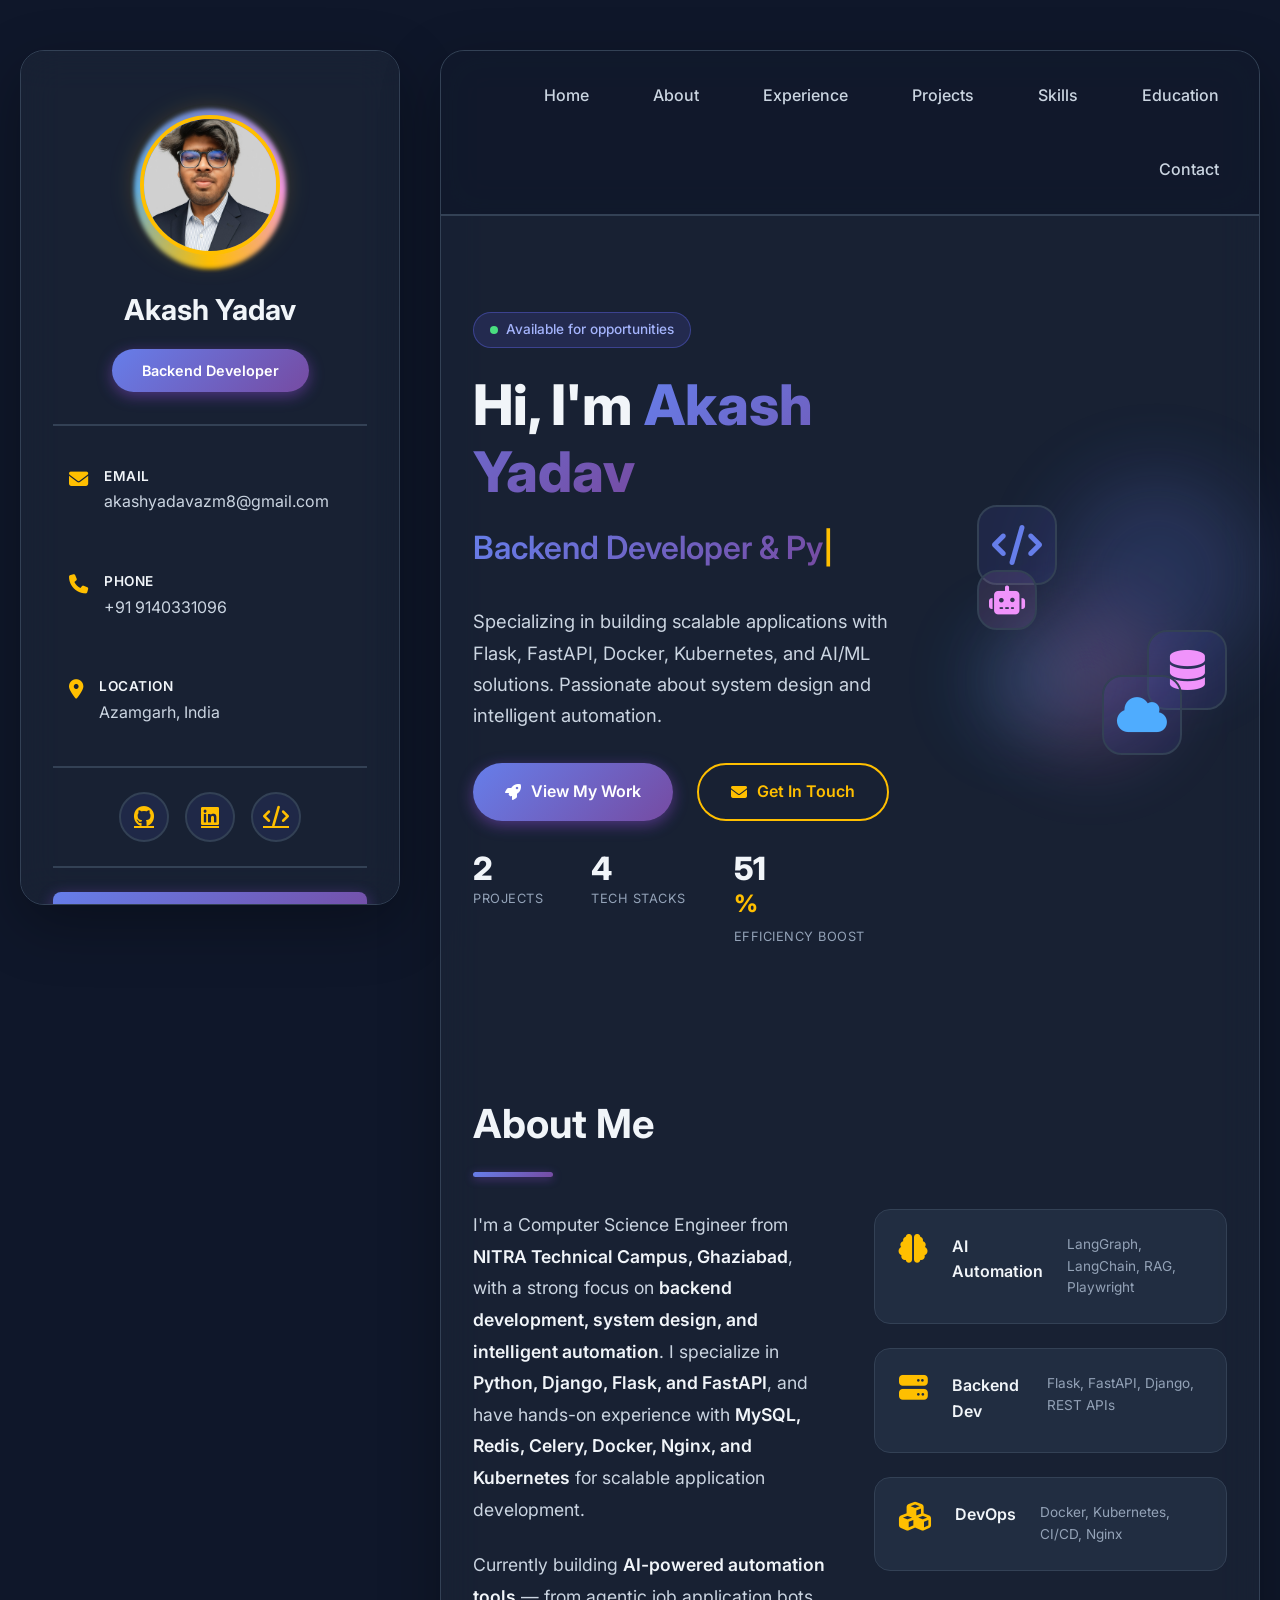
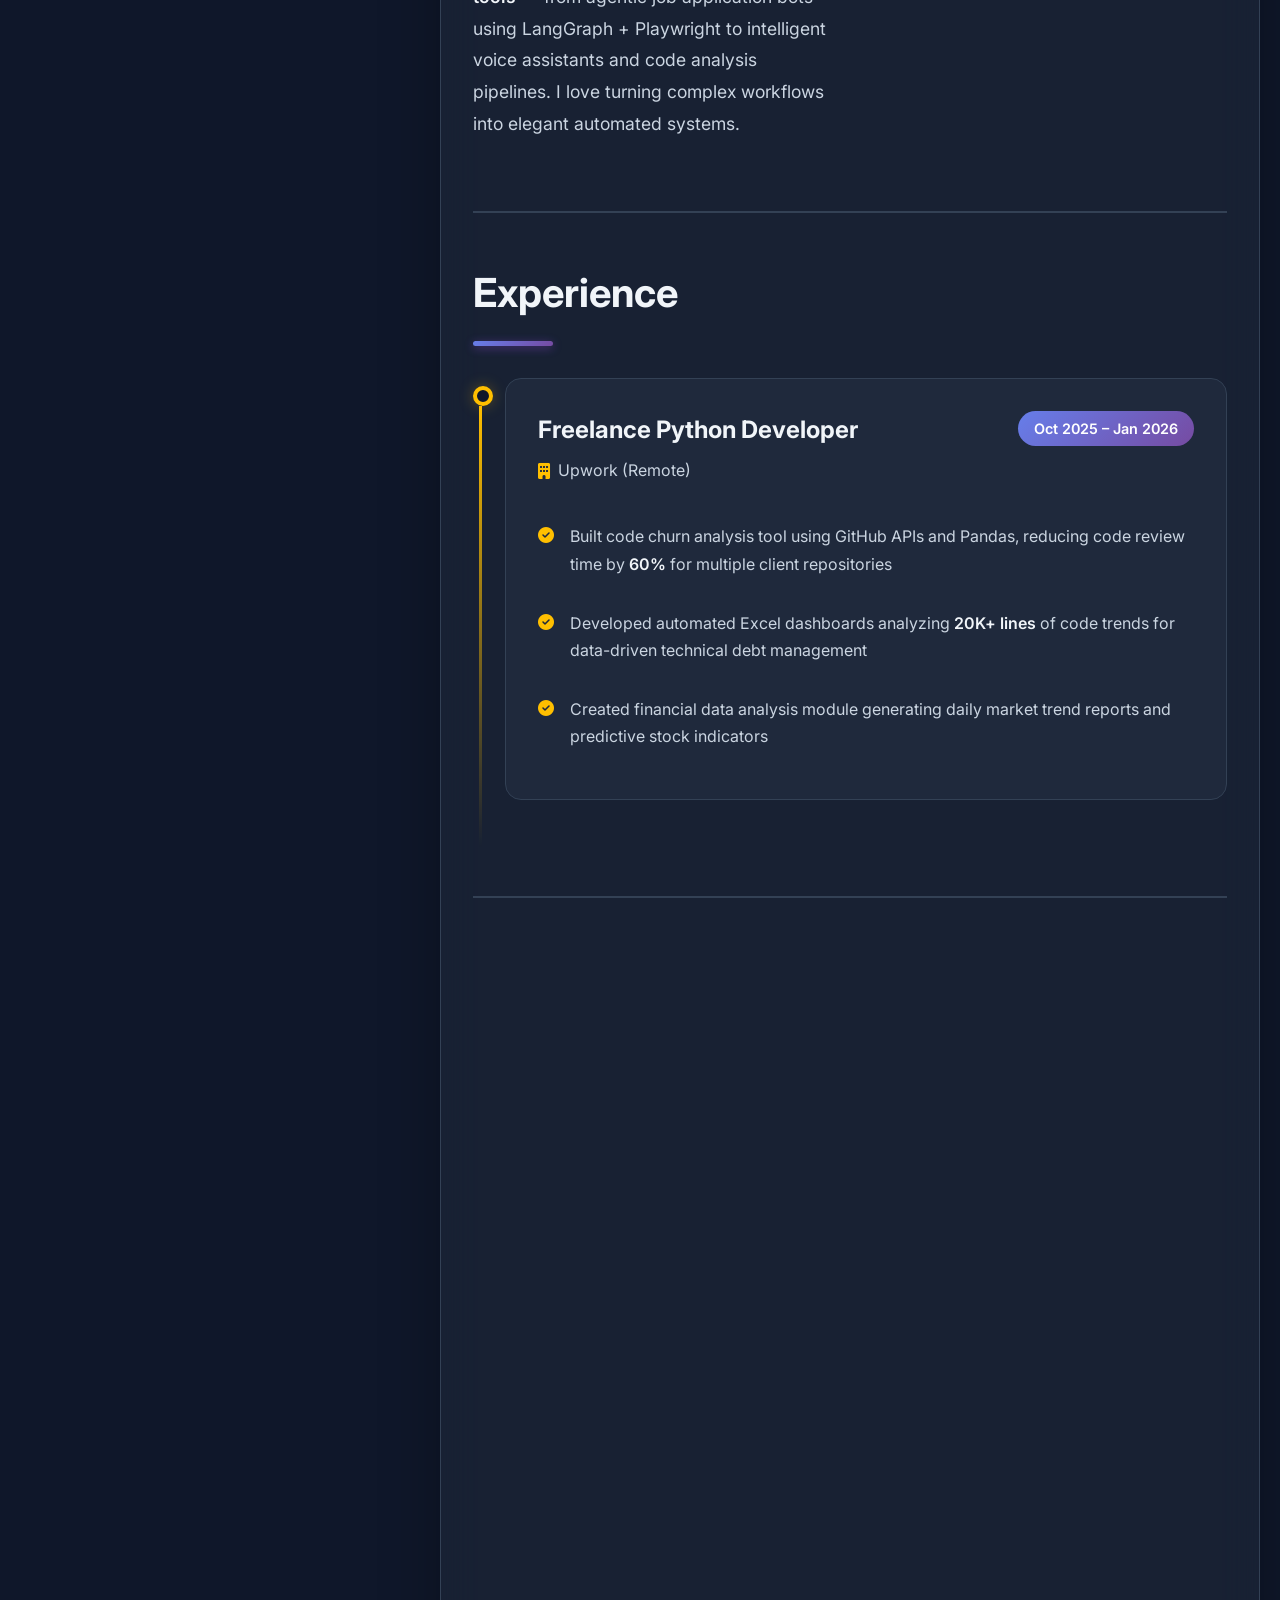
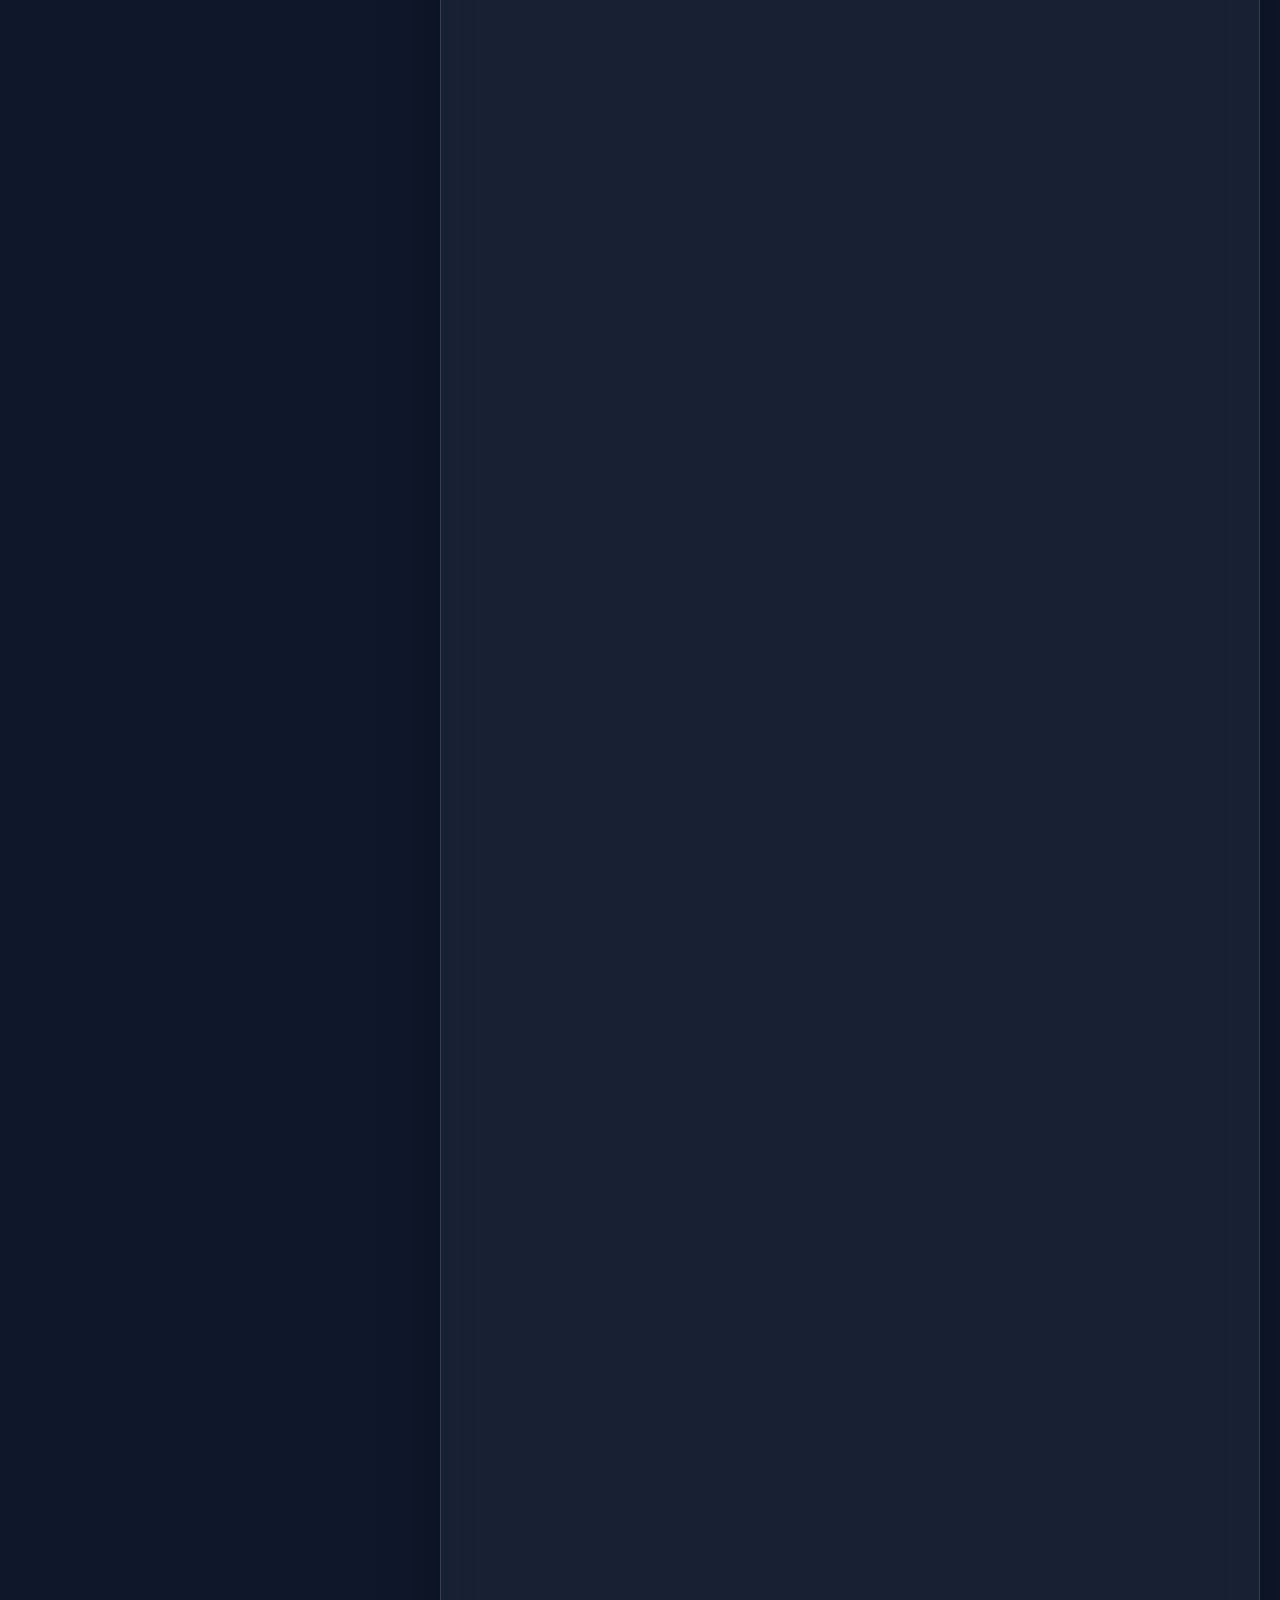
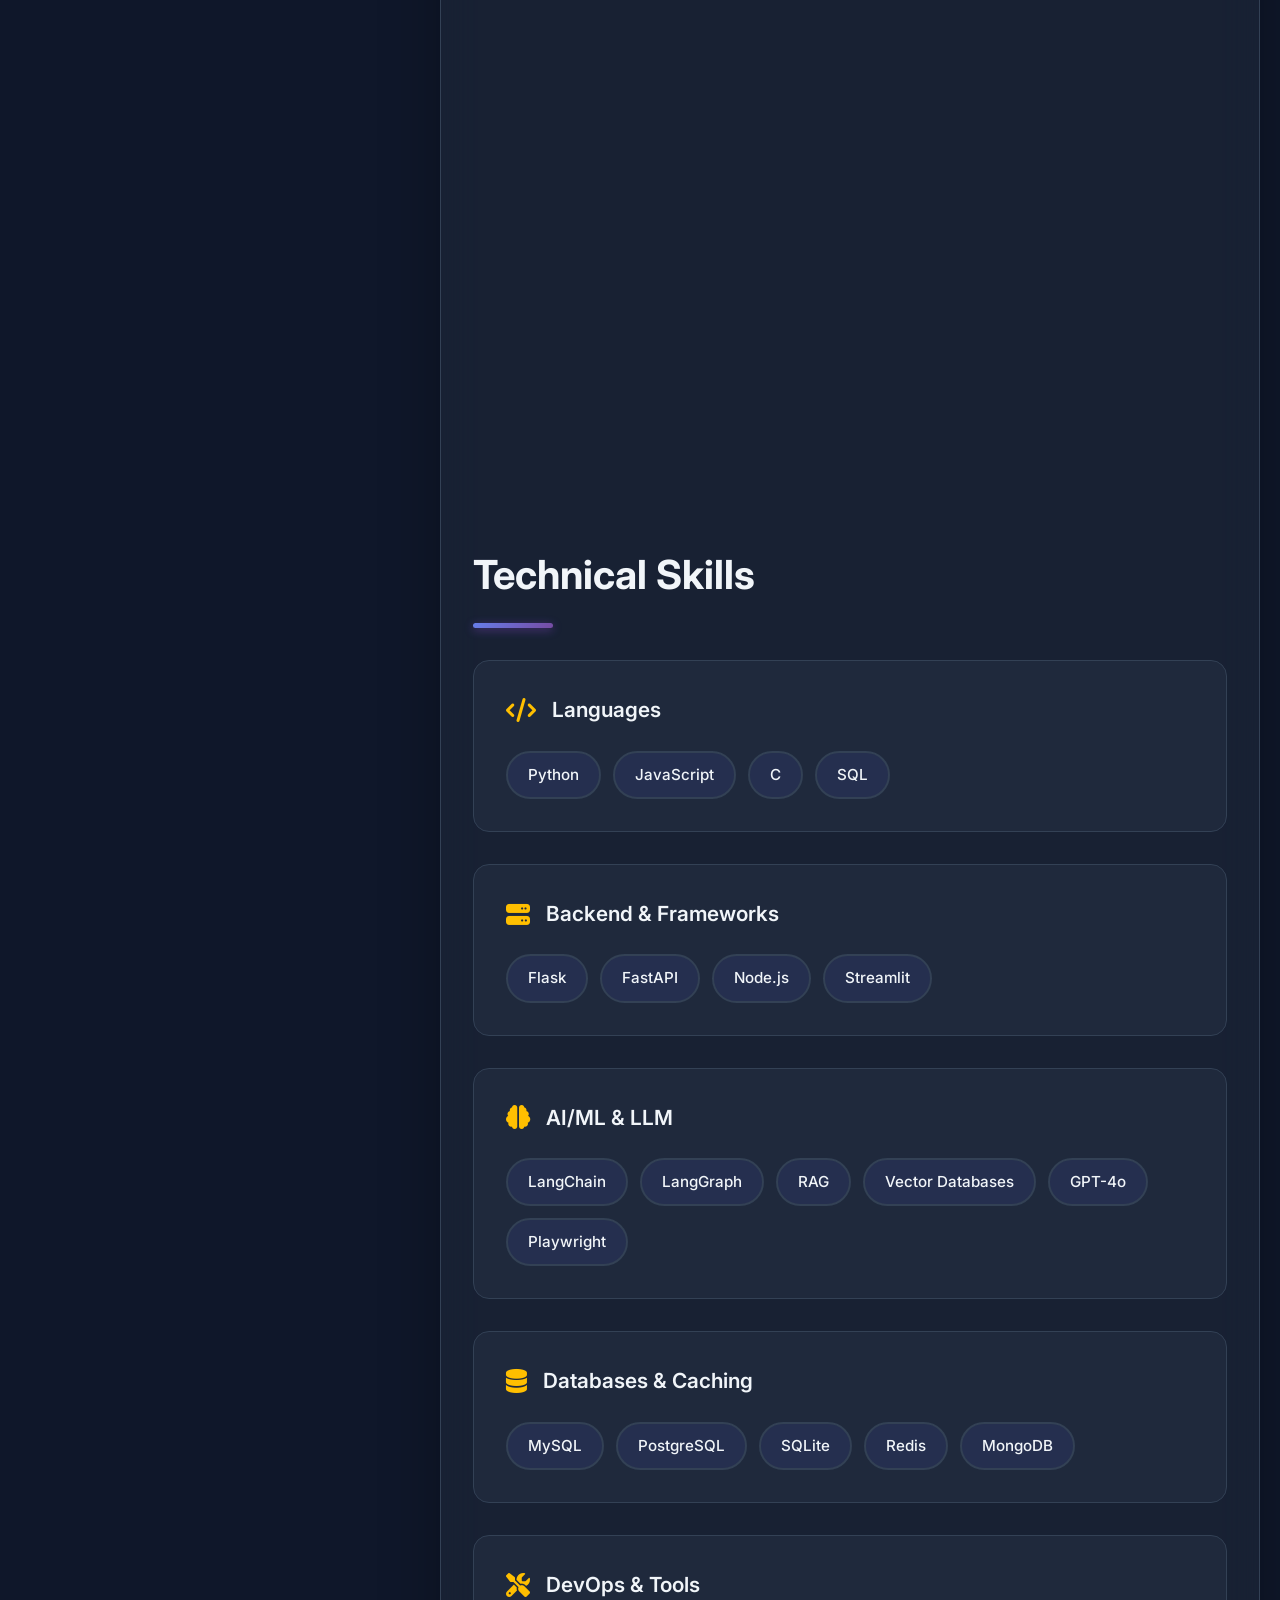
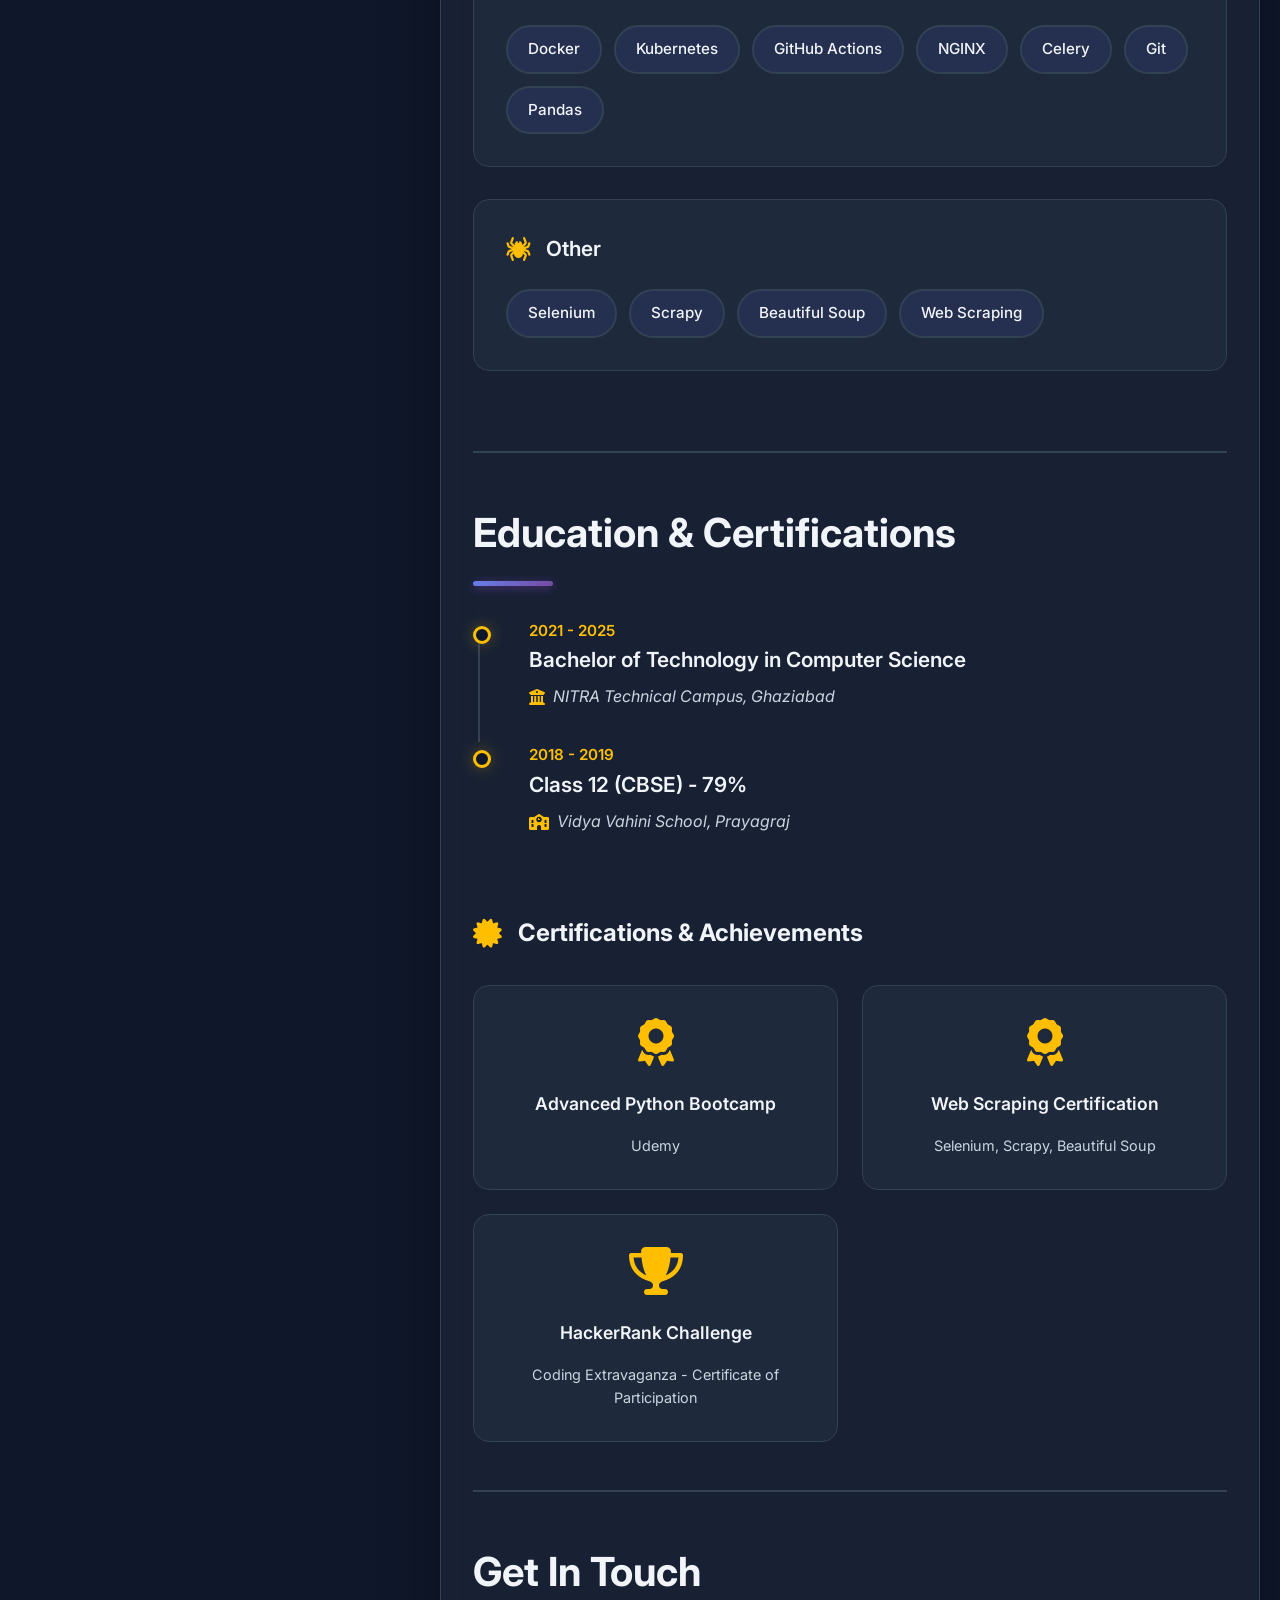
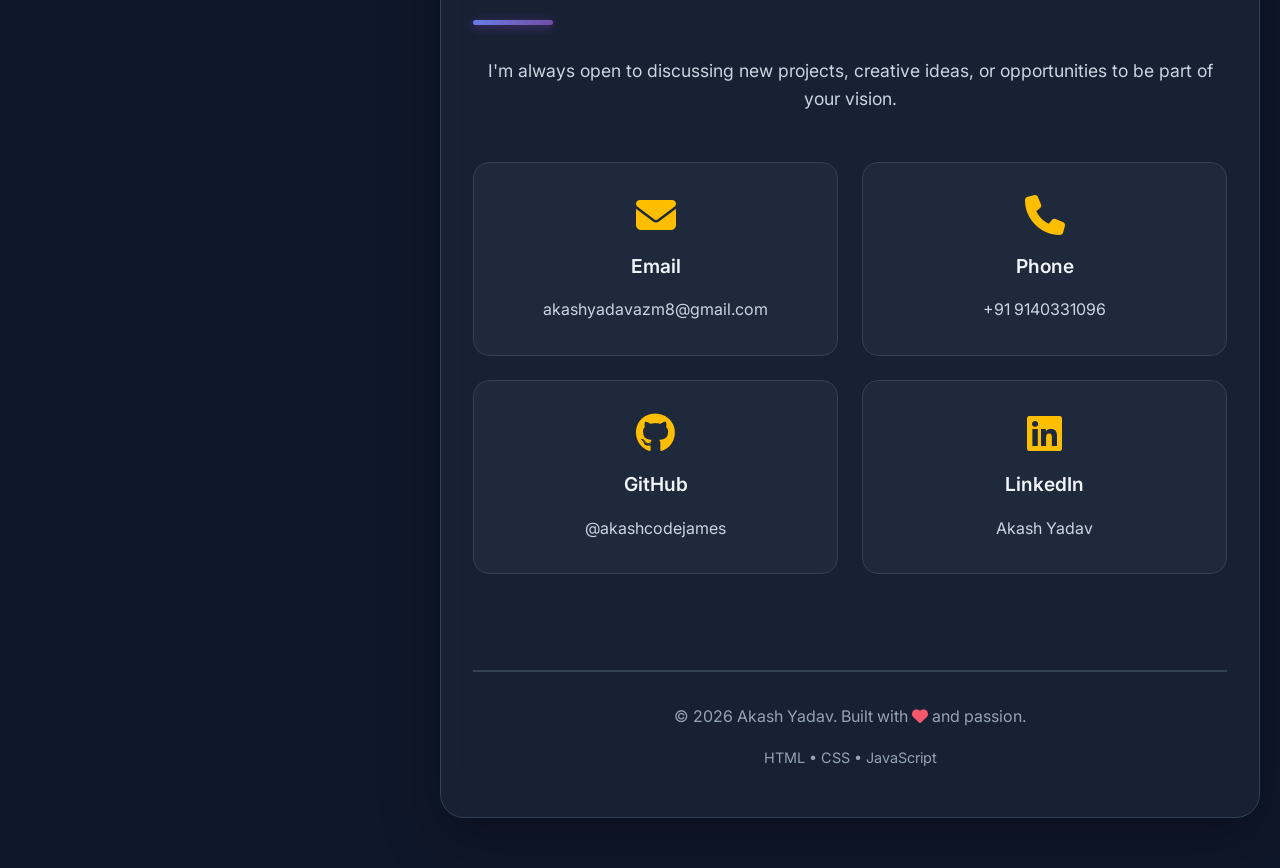
==== commit 8bfc4ae5: "fix: Remove Django from Backend & Frameworks skills" ====
--- a/index.html
+++ b/index.html
@@ -396,7 +396,6 @@
                     <div class="skill-tags">
                         <span class="skill-tag">Flask</span>
                         <span class="skill-tag">FastAPI</span>
-                        <span class="skill-tag">Django</span>
                         <span class="skill-tag">Node.js</span>
                         <span class="skill-tag">Streamlit</span>
                     </div>
--- a/style.css
+++ b/style.css
@@ -668,9 +668,9 @@
 }
 
 .project:hover {
-  transform: translateY(-10px);
+  transform: translateY(-4px) scale(1.02);
   border-color: var(--gold);
-  box-shadow: 0 20px 40px var(--glow-blue);
+  box-shadow: 0 12px 30px var(--glow-blue);
 }
 
 .project-image {
